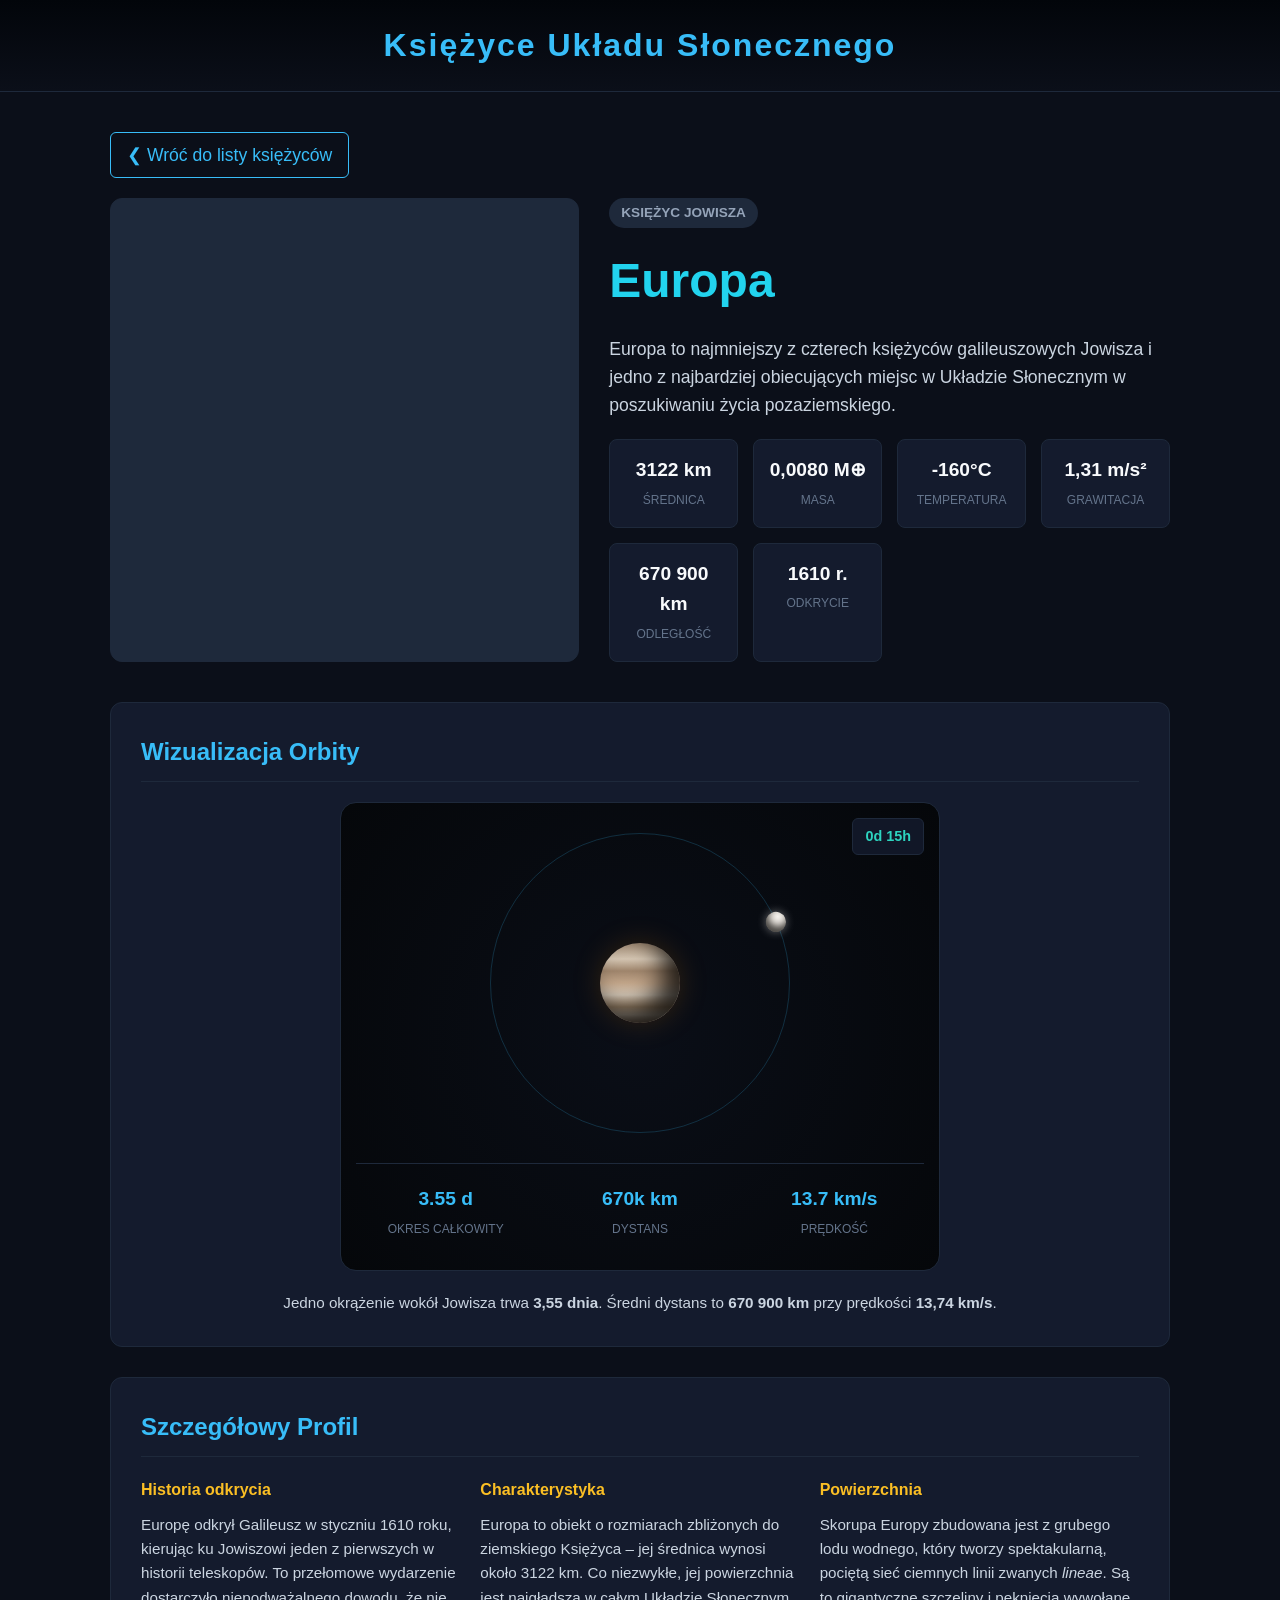
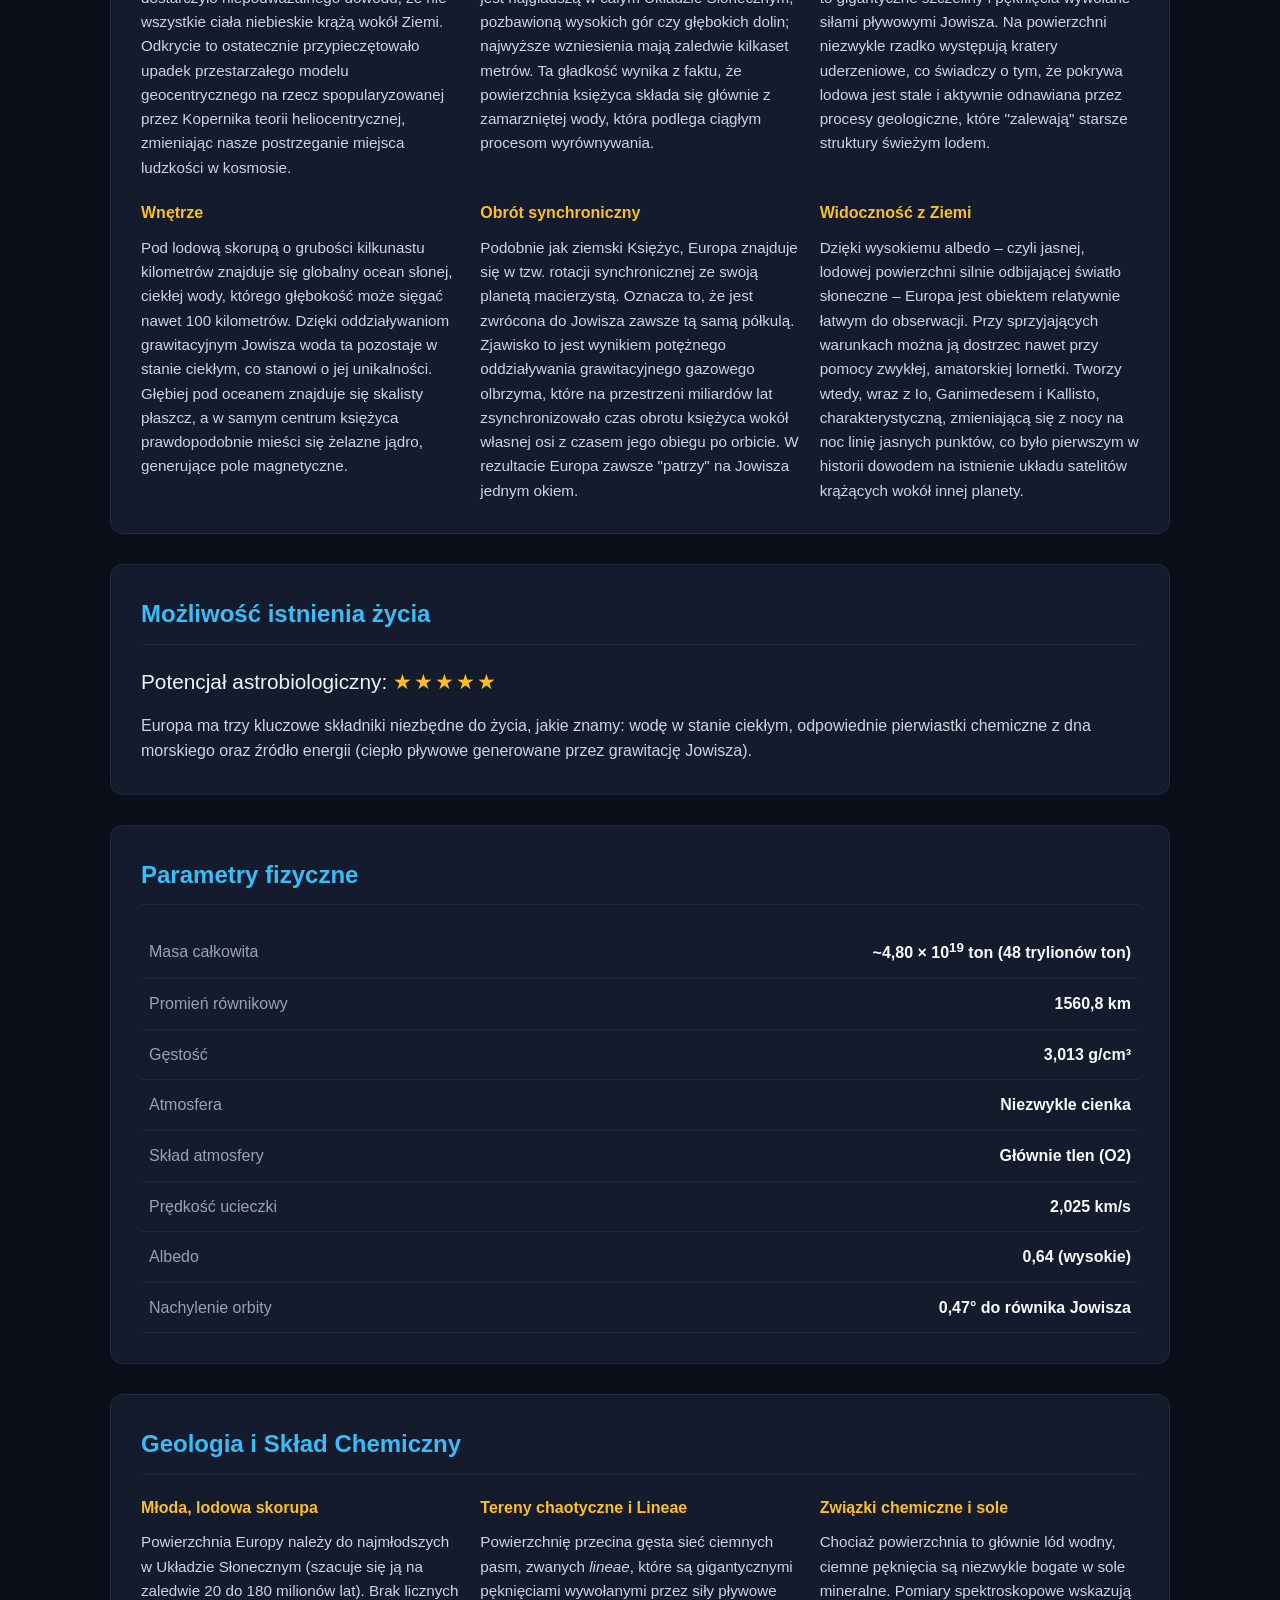
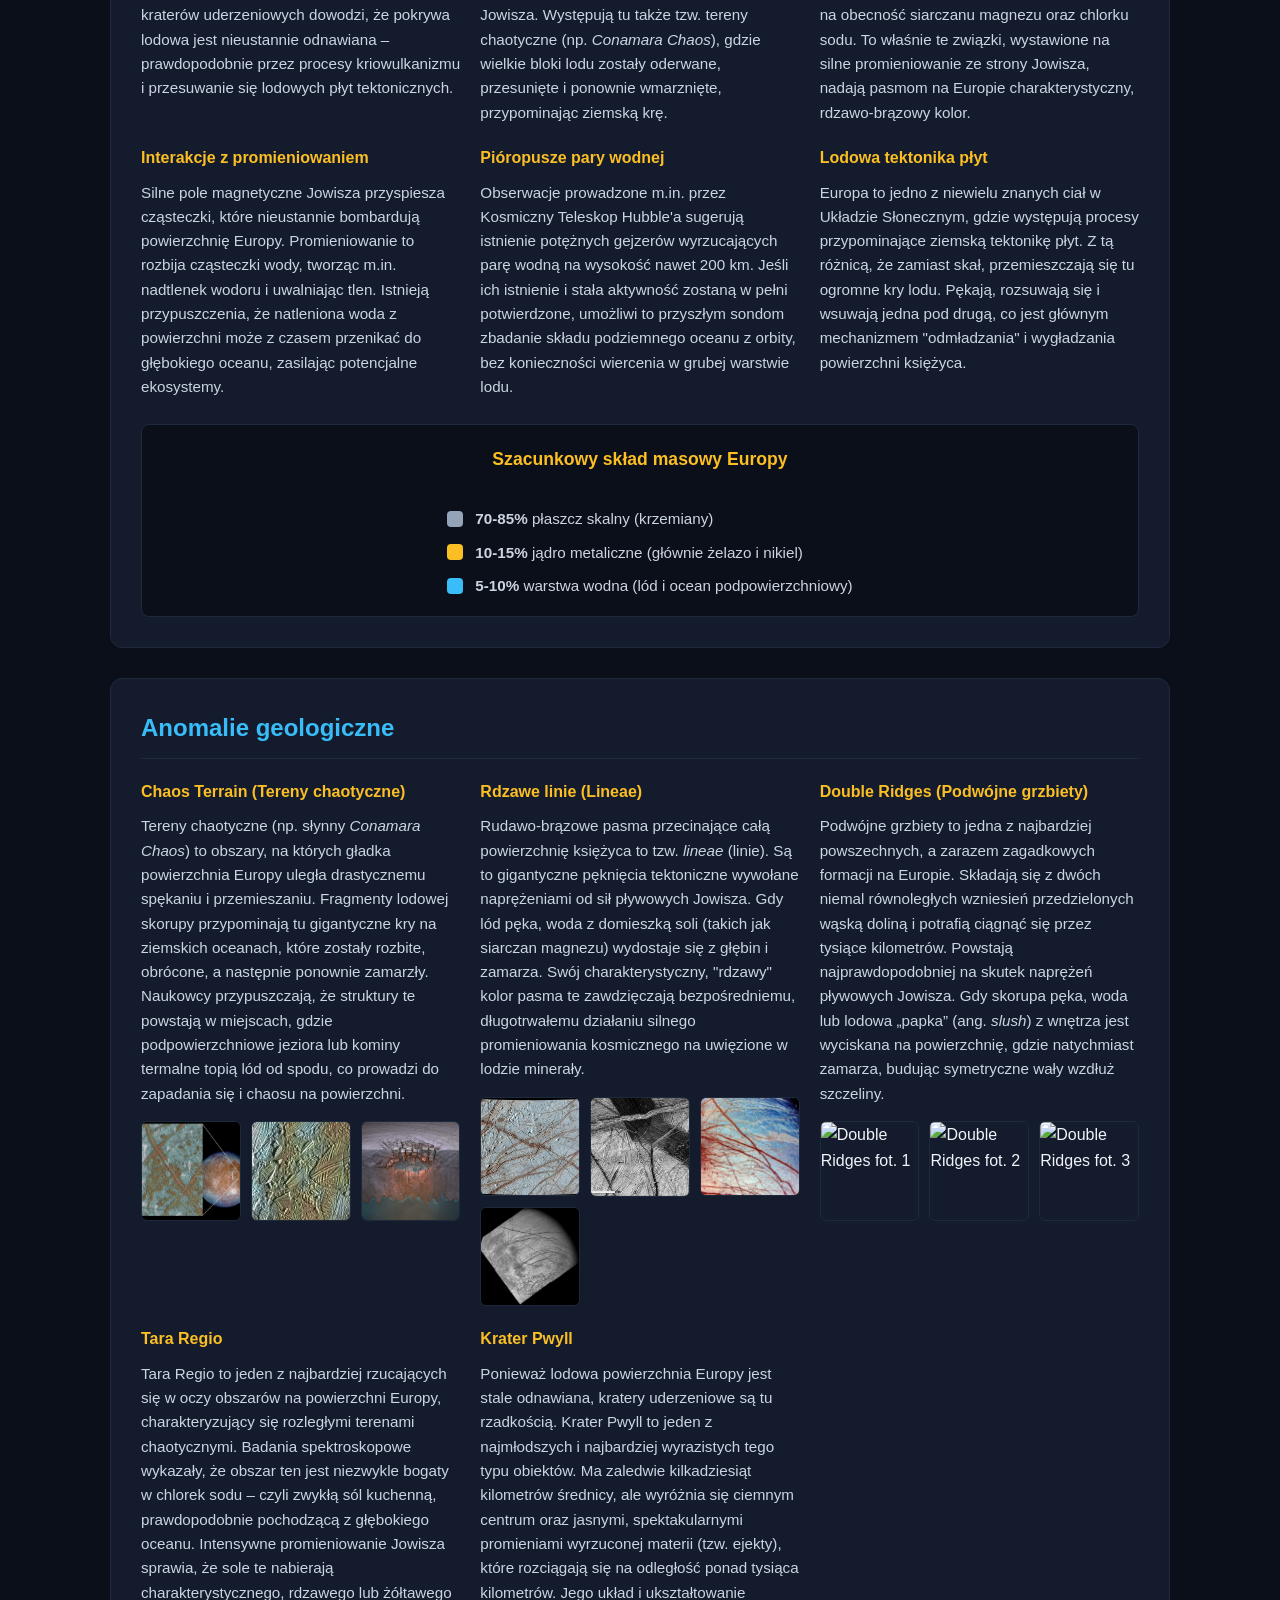
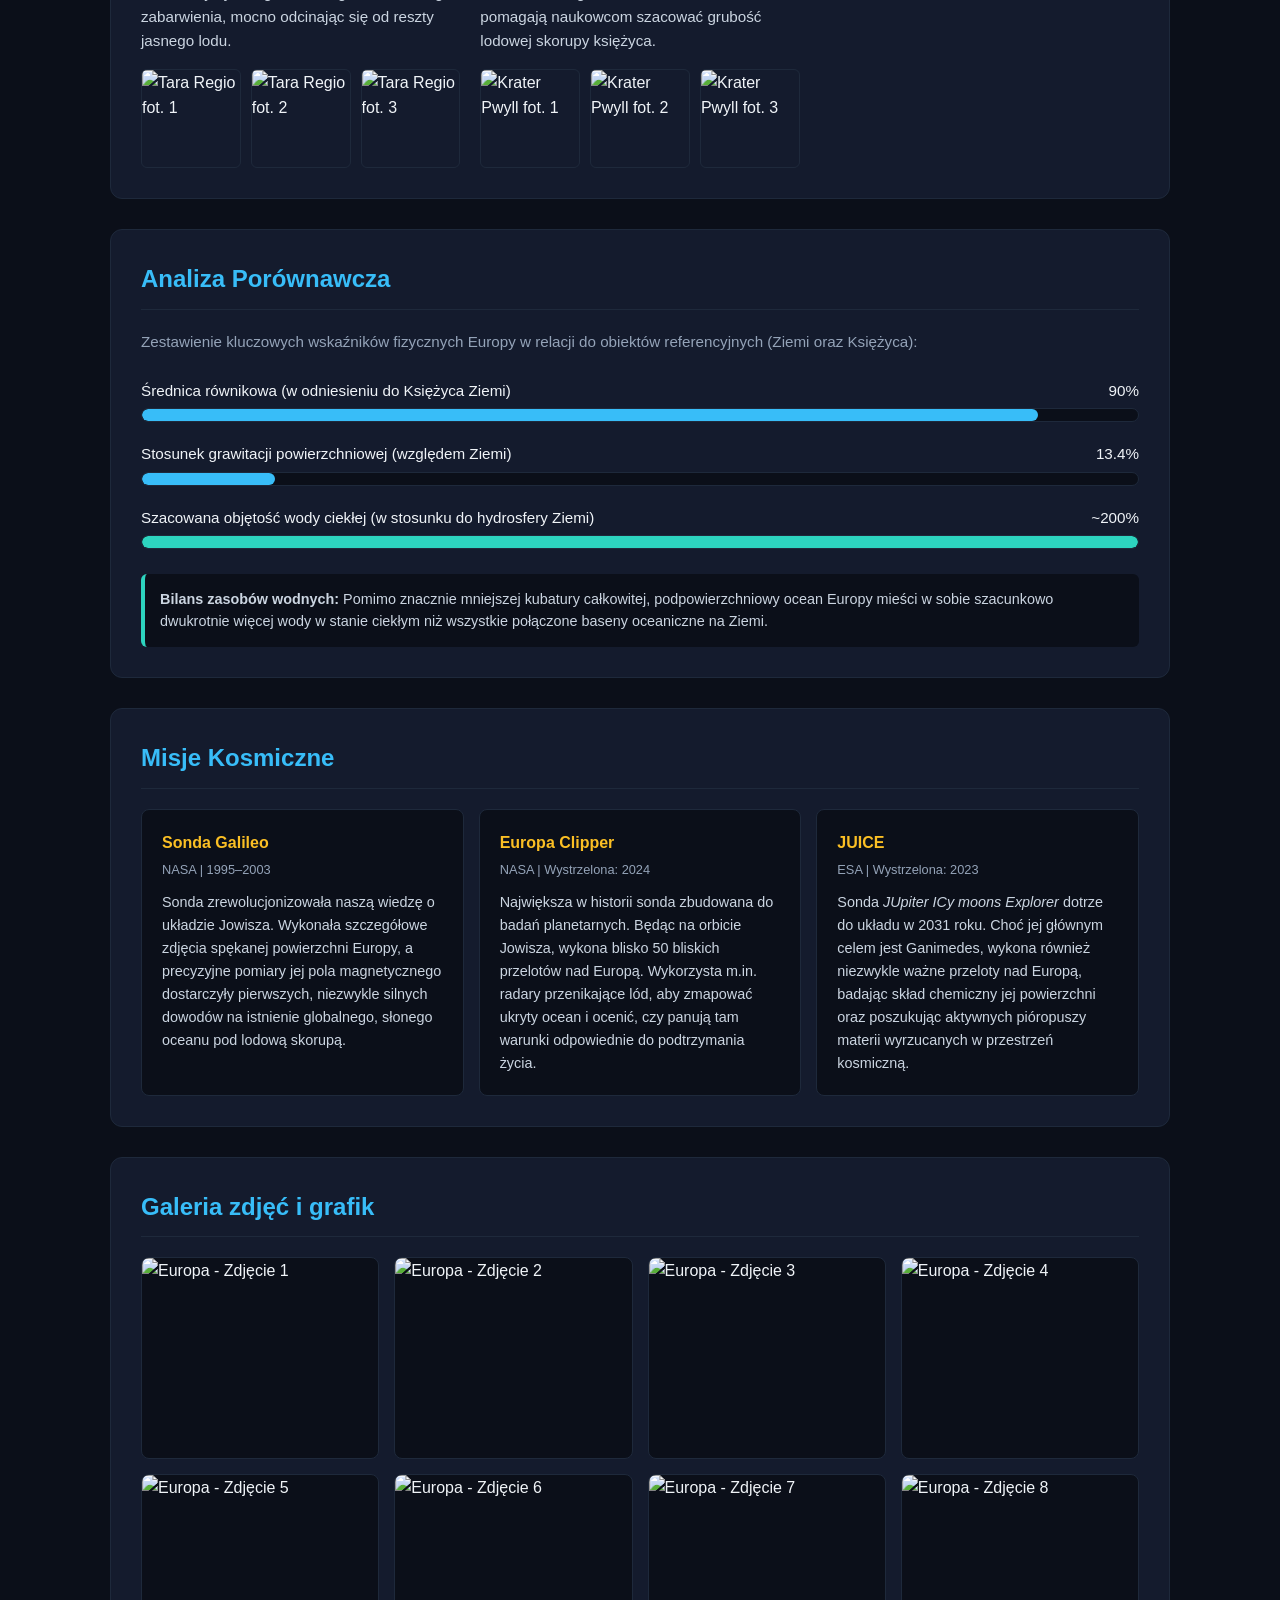
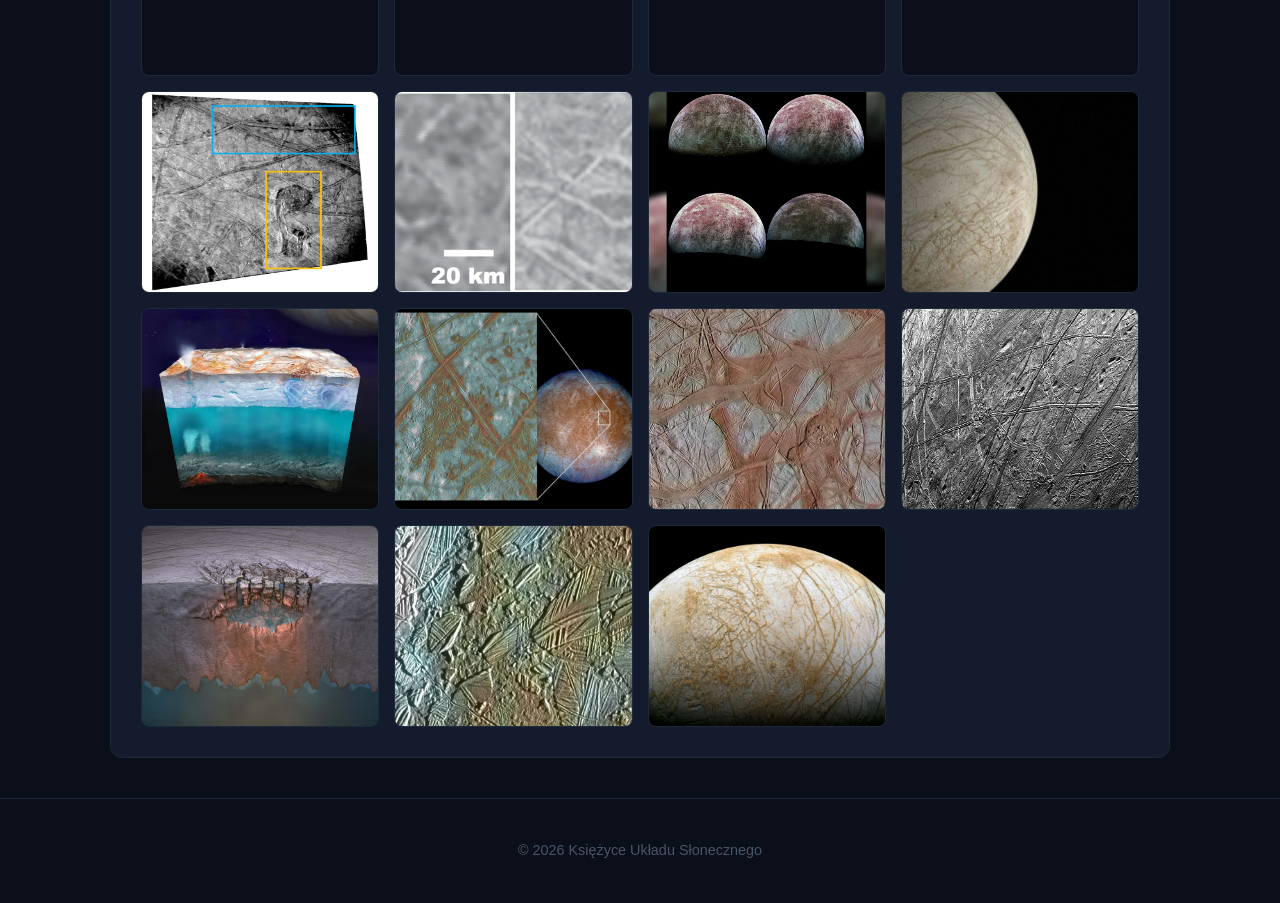
==== europa.html @ 36b53a02 "Update europa.html" ====
<!DOCTYPE html>
<html lang="pl">
<head>
    <meta charset="UTF-8">
    <meta name="viewport" content="width=device-width, initial-scale=1.0">
    <title>Europa - Księżyce Układu Słonecznego</title>
    <link rel="stylesheet" href="europa.css">
</head>
<body>

    <header>
        <h1>Księżyce Układu Słonecznego</h1>
    </header>

    <main>
        <a href="index.html" class="back-link">&#10094; Wróć do listy księżyców</a>

        <div class="moon-header">
            <div class="moon-hero-img"></div>
            <div class="moon-hero-info">
                <span class="planet-tag">Księżyc Jowisza</span>
                <h2>Europa</h2>
                <p class="moon-desc">Europa to najmniejszy z czterech księżyców galileuszowych Jowisza i jedno z najbardziej obiecujących miejsc w Układzie Słonecznym w poszukiwaniu życia pozaziemskiego.</p>
                <div class="quick-stats">
                    <div class="stat-box"><span class="stat-value">3122 km</span><span class="stat-label">Średnica</span></div>
                    <div class="stat-box"><span class="stat-value">0,0080 M⊕</span><span class="stat-label">Masa</span></div>
                    <div class="stat-box"><span class="stat-value">-160°C</span><span class="stat-label">Temperatura</span></div>
                    <div class="stat-box"><span class="stat-value">1,31 m/s²</span><span class="stat-label">Grawitacja</span></div>
                    <div class="stat-box"><span class="stat-value">670 900 km</span><span class="stat-label">Odległość</span></div>
                    <div class="stat-box"><span class="stat-value">1610 r.</span><span class="stat-label">Odkrycie</span></div>
                </div>
            </div>
        </div>

        <div class="section">
            <h3>Wizualizacja Orbity</h3>
            <div class="orbit-canvas-wrapper">
                <div id="live-orbit-timer" class="orbit-timer-top-right">0d 0h</div>
                
                <div class="orbit-system">
                    <div class="orbit-planet-core"></div>
                    <div class="orbit-path-animator" id="orbit-animator">
                        <div class="orbit-moon-point"></div>
                    </div>
                </div>

                <div class="orbit-data-panel">
                    <div class="data-metric"><span class="data-value">3.55 d</span><span class="data-label">Okres całkowity</span></div>
                    <div class="data-metric"><span class="data-value">670k km</span><span class="data-label">Dystans</span></div>
                    <div class="data-metric"><span class="data-value">13.7 km/s</span><span class="data-label">Prędkość</span></div>
                </div>
            </div>
            <p style="text-align: center; color: #cbd5e1; margin-top: 15px; font-size: 0.95rem;">
                Jedno okrążenie wokół Jowisza trwa <b>3,55 dnia</b>. Średni dystans to <b>670 900 km</b> przy prędkości <b>13,74 km/s</b>.
            </p>
        </div>

<div class="section">
    <h3>Szczegółowy Profil</h3>
    <div class="text-grid">
        <div class="text-box">
            <h4>Historia odkrycia</h4>
            <p>Europę odkrył Galileusz w styczniu 1610 roku, kierując ku Jowiszowi jeden z pierwszych w historii teleskopów. To przełomowe wydarzenie dostarczyło niepodważalnego dowodu, że nie wszystkie ciała niebieskie krążą wokół Ziemi. Odkrycie to ostatecznie przypieczętowało upadek przestarzałego modelu geocentrycznego na rzecz spopularyzowanej przez Kopernika teorii heliocentrycznej, zmieniając nasze postrzeganie miejsca ludzkości w kosmosie.</p>
        </div>
        <div class="text-box">
            <h4>Charakterystyka</h4>
            <p>Europa to obiekt o rozmiarach zbliżonych do ziemskiego Księżyca – jej średnica wynosi około 3122 km. Co niezwykłe, jej powierzchnia jest najgładszą w całym Układzie Słonecznym, pozbawioną wysokich gór czy głębokich dolin; najwyższe wzniesienia mają zaledwie kilkaset metrów. Ta gładkość wynika z faktu, że powierzchnia księżyca składa się głównie z zamarzniętej wody, która podlega ciągłym procesom wyrównywania.</p>
        </div>
        <div class="text-box">
            <h4>Powierzchnia</h4>
            <p>Skorupa Europy zbudowana jest z grubego lodu wodnego, który tworzy spektakularną, pociętą sieć ciemnych linii zwanych <i>lineae</i>. Są to gigantyczne szczeliny i pęknięcia wywołane siłami pływowymi Jowisza. Na powierzchni niezwykle rzadko występują kratery uderzeniowe, co świadczy o tym, że pokrywa lodowa jest stale i aktywnie odnawiana przez procesy geologiczne, które "zalewają" starsze struktury świeżym lodem.</p>
        </div>
        <div class="text-box">
            <h4>Wnętrze</h4>
            <p>Pod lodową skorupą o grubości kilkunastu kilometrów znajduje się globalny ocean słonej, ciekłej wody, którego głębokość może sięgać nawet 100 kilometrów. Dzięki oddziaływaniom grawitacyjnym Jowisza woda ta pozostaje w stanie ciekłym, co stanowi o jej unikalności. Głębiej pod oceanem znajduje się skalisty płaszcz, a w samym centrum księżyca prawdopodobnie mieści się żelazne jądro, generujące pole magnetyczne.</p>
        </div>
        <div class="text-box">
            <h4>Obrót synchroniczny</h4>
            <p>Podobnie jak ziemski Księżyc, Europa znajduje się w tzw. rotacji synchronicznej ze swoją planetą macierzystą. Oznacza to, że jest zwrócona do Jowisza zawsze tą samą półkulą. Zjawisko to jest wynikiem potężnego oddziaływania grawitacyjnego gazowego olbrzyma, które na przestrzeni miliardów lat zsynchronizowało czas obrotu księżyca wokół własnej osi z czasem jego obiegu po orbicie. W rezultacie Europa zawsze "patrzy" na Jowisza jednym okiem.</p>
        </div>
        <div class="text-box">
            <h4>Widoczność z Ziemi</h4>
            <p>Dzięki wysokiemu albedo – czyli jasnej, lodowej powierzchni silnie odbijającej światło słoneczne – Europa jest obiektem relatywnie łatwym do obserwacji. Przy sprzyjających warunkach można ją dostrzec nawet przy pomocy zwykłej, amatorskiej lornetki. Tworzy wtedy, wraz z Io, Ganimedesem i Kallisto, charakterystyczną, zmieniającą się z nocy na noc linię jasnych punktów, co było pierwszym w historii dowodem na istnienie układu satelitów krążących wokół innej planety.</p>
        </div>
    </div>
</div>

        <div class="section">
            <h3>Możliwość istnienia życia</h3>
            <div class="astro-rating">Potencjał astrobiologiczny: <span class="stars">★★★★★</span></div>
            <p style="color: #cbd5e1;">Europa ma trzy kluczowe składniki niezbędne do życia, jakie znamy: wodę w stanie ciekłym, odpowiednie pierwiastki chemiczne z dna morskiego oraz źródło energii (ciepło pływowe generowane przez grawitację Jowisza).</p>
        </div>

        <div class="section">
            <h3>Parametry fizyczne</h3>
            <table class="extended-table">
                <tr><td>Masa całkowita</td><td>~4,80 × 10<sup>19</sup> ton (48 trylionów ton)</td></tr>
                <tr><td>Promień równikowy</td><td>1560,8 km</td></tr>
                <tr><td>Gęstość</td><td>3,013 g/cm³</td></tr>
                <tr><td>Atmosfera</td><td>Niezwykle cienka</td></tr>
                <tr><td>Skład atmosfery</td><td>Głównie tlen (O2)</td></tr>
                <tr><td>Prędkość ucieczki</td><td>2,025 km/s</td></tr>
                <tr><td>Albedo</td><td>0,64 (wysokie)</td></tr>
                <tr><td>Nachylenie orbity</td><td>0,47° do równika Jowisza</td></tr>
            </table>
        </div>

        <div class="section">
            <h3>Geologia i Skład Chemiczny</h3>
            <div class="text-grid">
                <div class="text-box">
                    <h4>Młoda, lodowa skorupa</h4>
                    <p>Powierzchnia Europy należy do najmłodszych w Układzie Słonecznym (szacuje się ją na zaledwie 20 do 180 milionów lat). Brak licznych kraterów uderzeniowych dowodzi, że pokrywa lodowa jest nieustannie odnawiana – prawdopodobnie przez procesy kriowulkanizmu i przesuwanie się lodowych płyt tektonicznych.</p>
                </div>
                <div class="text-box">
                    <h4>Tereny chaotyczne i Lineae</h4>
                    <p>Powierzchnię przecina gęsta sieć ciemnych pasm, zwanych <i>lineae</i>, które są gigantycznymi pęknięciami wywołanymi przez siły pływowe Jowisza. Występują tu także tzw. tereny chaotyczne (np. <i>Conamara Chaos</i>), gdzie wielkie bloki lodu zostały oderwane, przesunięte i ponownie wmarznięte, przypominając ziemską krę.</p>
                </div>
                <div class="text-box">
                    <h4>Związki chemiczne i sole</h4>
                    <p>Chociaż powierzchnia to głównie lód wodny, ciemne pęknięcia są niezwykle bogate w sole mineralne. Pomiary spektroskopowe wskazują na obecność siarczanu magnezu oraz chlorku sodu. To właśnie te związki, wystawione na silne promieniowanie ze strony Jowisza, nadają pasmom na Europie charakterystyczny, rdzawo-brązowy kolor.</p>
                </div>
                <div class="text-box">
                    <h4>Interakcje z promieniowaniem</h4>
                    <p>Silne pole magnetyczne Jowisza przyspiesza cząsteczki, które nieustannie bombardują powierzchnię Europy. Promieniowanie to rozbija cząsteczki wody, tworząc m.in. nadtlenek wodoru i uwalniając tlen. Istnieją przypuszczenia, że natleniona woda z powierzchni może z czasem przenikać do głębokiego oceanu, zasilając potencjalne ekosystemy.</p>
                </div>
                <div class="text-box">
                    <h4>Pióropusze pary wodnej</h4>
                    <p>Obserwacje prowadzone m.in. przez Kosmiczny Teleskop Hubble'a sugerują istnienie potężnych gejzerów wyrzucających parę wodną na wysokość nawet 200 km. Jeśli ich istnienie i stała aktywność zostaną w pełni potwierdzone, umożliwi to przyszłym sondom zbadanie składu podziemnego oceanu z orbity, bez konieczności wiercenia w grubej warstwie lodu.</p>
                </div>

               <div class="text-box">
                    <h4>Lodowa tektonika płyt</h4>
                    <p>Europa to jedno z niewielu znanych ciał w Układzie Słonecznym, gdzie występują procesy przypominające ziemską tektonikę płyt. Z tą różnicą, że zamiast skał, przemieszczają się tu ogromne kry lodu. Pękają, rozsuwają się i wsuwają jedna pod drugą, co jest głównym mechanizmem "odmładzania" i wygładzania powierzchni księżyca.</p>
               </div>
            </div>

            <div class="chart-container">
                <div class="chart-info">
                    <h4>Szacunkowy skład masowy Europy</h4>
                </div>
                
                <div class="donut-wrapper">
                    <div class="donut-chart">
                    </div>
                </div>

                <div class="chart-legend">
                    <div class="legend-item">
                        <div class="legend-color color-rock"></div>
                        <span><strong>70-85%</strong> płaszcz skalny (krzemiany)</span>
                    </div>
                    <div class="legend-item">
                        <div class="legend-color color-core"></div>
                        <span><strong>10-15%</strong> jądro metaliczne (głównie żelazo i nikiel)</span>
                    </div>
                    <div class="legend-item">
                        <div class="legend-color color-water"></div>
                        <span><strong>5-10%</strong> warstwa wodna (lód i ocean podpowierzchniowy)</span>
                    </div>
                </div>
            </div>
        </div>

        <div class="section">
            <h3>Anomalie geologiczne</h3>
            <div class="text-grid">
                
                <div class="text-box">
                    <h4>Chaos Terrain (Tereny chaotyczne)</h4>
                    <p>Tereny chaotyczne (np. słynny <i>Conamara Chaos</i>) to obszary, na których gładka powierzchnia Europy uległa drastycznemu spękaniu i przemieszaniu. Fragmenty lodowej skorupy przypominają tu gigantyczne kry na ziemskich oceanach, które zostały rozbite, obrócone, a następnie ponownie zamarzły. Naukowcy przypuszczają, że struktury te powstają w miejscach, gdzie podpowierzchniowe jeziora lub kominy termalne topią lód od spodu, co prowadzi do zapadania się i chaosu na powierzchni.</p>
                    
                    <div class="gallery" style="display: grid; grid-template-columns: repeat(auto-fit, minmax(90px, 1fr)); gap: 10px; margin-top: 15px;">
                        <img src="Europa6.jpeg" alt="Chaos Terrain fot. 1" style="width: 100%; aspect-ratio: 1; object-fit: cover; border-radius: 6px; border: 1px solid #1e293b; cursor: pointer;">
                        <img src="Image3_1024x576.jpg" alt="Chaos Terrain fot. 2" style="width: 100%; aspect-ratio: 1; object-fit: cover; border-radius: 6px; border: 1px solid #1e293b; cursor: pointer;">
                        <img src="chaos-1920.jpg" alt="Chaos Terrain fot. 3" style="width: 100%; aspect-ratio: 1; object-fit: cover; border-radius: 6px; border: 1px solid #1e293b; cursor: pointer;">
                    </div>
                </div>

                <div class="text-box">
                    <h4>Rdzawe linie (Lineae)</h4>
                    <p>Rudawo-brązowe pasma przecinające całą powierzchnię księżyca to tzw. <i>lineae</i> (linie). Są to gigantyczne pęknięcia tektoniczne wywołane naprężeniami od sił pływowych Jowisza. Gdy lód pęka, woda z domieszką soli (takich jak siarczan magnezu) wydostaje się z głębin i zamarza. Swój charakterystyczny, "rdzawy" kolor pasma te zawdzięczają bezpośredniemu, długotrwałemu działaniu silnego promieniowania kosmicznego na uwięzione w lodzie minerały.</p>
                    
                    <div class="gallery" style="display: grid; grid-template-columns: repeat(auto-fit, minmax(90px, 1fr)); gap: 10px; margin-top: 15px;">
                        <img src="EuropaLineae/EuropaLineae1.webp" alt="Rdzawe linie fot. 1" style="width: 100%; aspect-ratio: 1; object-fit: cover; border-radius: 6px; border: 1px solid #1e293b; cursor: pointer;">
                        <img src="EuropaLineae/EuropaLineae2.png" alt="Rdzawe linie fot. 2" style="width: 100%; aspect-ratio: 1; object-fit: cover; border-radius: 6px; border: 1px solid #1e293b; cursor: pointer;">
                        <img src="EuropaLineae/EuropaLineae3.jpg" alt="Rdzawe linie fot. 3" style="width: 100%; aspect-ratio: 1; object-fit: cover; border-radius: 6px; border: 1px solid #1e293b; cursor: pointer;">
                        <img src="EuropaLineae/EuropaLineae4.webp" alt="Rdzawe linie fot. 4" style="width: 100%; aspect-ratio: 1; object-fit: cover; border-radius: 6px; border: 1px solid #1e293b; cursor: pointer;">
                    </div>
                </div>
                
                <div class="text-box">
                    <h4>Double Ridges (Podwójne grzbiety)</h4>
                    <p>Podwójne grzbiety to jedna z najbardziej powszechnych, a zarazem zagadkowych formacji na Europie. Składają się z dwóch niemal równoległych wzniesień przedzielonych wąską doliną i potrafią ciągnąć się przez tysiące kilometrów. Powstają najprawdopodobniej na skutek naprężeń pływowych Jowisza. Gdy skorupa pęka, woda lub lodowa „papka” (ang. <i>slush</i>) z wnętrza jest wyciskana na powierzchnię, gdzie natychmiast zamarza, budując symetryczne wały wzdłuż szczeliny.</p>
                    
                    <div class="gallery" style="display: grid; grid-template-columns: repeat(auto-fit, minmax(90px, 1fr)); gap: 10px; margin-top: 15px;">
                        <img src="ridges_1.jpg" alt="Double Ridges fot. 1" style="width: 100%; aspect-ratio: 1; object-fit: cover; border-radius: 6px; border: 1px solid #1e293b; cursor: pointer;">
                        <img src="ridges_2.jpg" alt="Double Ridges fot. 2" style="width: 100%; aspect-ratio: 1; object-fit: cover; border-radius: 6px; border: 1px solid #1e293b; cursor: pointer;">
                        <img src="ridges_3.jpg" alt="Double Ridges fot. 3" style="width: 100%; aspect-ratio: 1; object-fit: cover; border-radius: 6px; border: 1px solid #1e293b; cursor: pointer;">
                    </div>
                </div>

                <div class="text-box">
                    <h4>Tara Regio</h4>
                    <p>Tara Regio to jeden z najbardziej rzucających się w oczy obszarów na powierzchni Europy, charakteryzujący się rozległymi terenami chaotycznymi. Badania spektroskopowe wykazały, że obszar ten jest niezwykle bogaty w chlorek sodu – czyli zwykłą sól kuchenną, prawdopodobnie pochodzącą z głębokiego oceanu. Intensywne promieniowanie Jowisza sprawia, że sole te nabierają charakterystycznego, rdzawego lub żółtawego zabarwienia, mocno odcinając się od reszty jasnego lodu.</p>
                    
                    <div class="gallery" style="display: grid; grid-template-columns: repeat(auto-fit, minmax(90px, 1fr)); gap: 10px; margin-top: 15px;">
                        <img src="tara_1.jpg" alt="Tara Regio fot. 1" style="width: 100%; aspect-ratio: 1; object-fit: cover; border-radius: 6px; border: 1px solid #1e293b; cursor: pointer;">
                        <img src="tara_2.jpg" alt="Tara Regio fot. 2" style="width: 100%; aspect-ratio: 1; object-fit: cover; border-radius: 6px; border: 1px solid #1e293b; cursor: pointer;">
                        <img src="tara_3.jpg" alt="Tara Regio fot. 3" style="width: 100%; aspect-ratio: 1; object-fit: cover; border-radius: 6px; border: 1px solid #1e293b; cursor: pointer;">
                    </div>
                </div>

                <div class="text-box">
                    <h4>Krater Pwyll</h4>
                    <p>Ponieważ lodowa powierzchnia Europy jest stale odnawiana, kratery uderzeniowe są tu rzadkością. Krater Pwyll to jeden z najmłodszych i najbardziej wyrazistych tego typu obiektów. Ma zaledwie kilkadziesiąt kilometrów średnicy, ale wyróżnia się ciemnym centrum oraz jasnymi, spektakularnymi promieniami wyrzuconej materii (tzw. ejekty), które rozciągają się na odległość ponad tysiąca kilometrów. Jego układ i ukształtowanie pomagają naukowcom szacować grubość lodowej skorupy księżyca.</p>
                    
                    <div class="gallery" style="display: grid; grid-template-columns: repeat(auto-fit, minmax(90px, 1fr)); gap: 10px; margin-top: 15px;">
                        <img src="pwyll_1.jpg" alt="Krater Pwyll fot. 1" style="width: 100%; aspect-ratio: 1; object-fit: cover; border-radius: 6px; border: 1px solid #1e293b; cursor: pointer;">
                        <img src="pwyll_2.jpg" alt="Krater Pwyll fot. 2" style="width: 100%; aspect-ratio: 1; object-fit: cover; border-radius: 6px; border: 1px solid #1e293b; cursor: pointer;">
                        <img src="pwyll_3.jpg" alt="Krater Pwyll fot. 3" style="width: 100%; aspect-ratio: 1; object-fit: cover; border-radius: 6px; border: 1px solid #1e293b; cursor: pointer;">
                    </div>
                </div>

            </div>
        </div>




        <div class="section">
            <h3>Analiza Porównawcza</h3>
            <p style="color: #94a3b8; margin-bottom: 25px; font-size: 0.95rem;">Zestawienie kluczowych wskaźników fizycznych Europy w relacji do obiektów referencyjnych (Ziemi oraz Księżyca):</p>
            
            <div class="comparison-item">
                <div class="comparison-label"><span>Średnica równikowa (w odniesieniu do Księżyca Ziemi)</span><span>90%</span></div>
                <div class="progress-bg"><div class="progress-fill" style="width: 90%;"></div></div>
            </div>
            <div class="comparison-item">
                <div class="comparison-label"><span>Stosunek grawitacji powierzchniowej (względem Ziemi)</span><span>13.4%</span></div>
                <div class="progress-bg"><div class="progress-fill" style="width: 13.4%;"></div></div>
            </div>
            <div class="comparison-item">
                <div class="comparison-label"><span>Szacowana objętość wody ciekłej (w stosunku do hydrosfery Ziemi)</span><span>~200%</span></div>
                <div class="progress-bg"><div class="progress-fill" style="width: 100%; background: #2dd4bf;"></div></div>
            </div>
            
            <div style="margin-top: 25px; padding: 15px; background-color: #0b0f19; border-left: 4px solid #2dd4bf; border-radius: 6px;">
                <p style="color: #cbd5e1; font-size: 0.9rem; margin: 0; line-height: 1.5;">
                    <strong>Bilans zasobów wodnych:</strong> Pomimo znacznie mniejszej kubatury całkowitej, podpowierzchniowy ocean Europy mieści w sobie szacunkowo dwukrotnie więcej wody w stanie ciekłym niż wszystkie połączone baseny oceaniczne na Ziemi.
                </p>
            </div>
        </div>

        <div class="section">
            <h3>Misje Kosmiczne</h3>
            <div class="grid-cards">
                <div class="card">
                    <h4>Sonda Galileo</h4>
                    <span class="agency">NASA | 1995–2003</span>
                    <p style="color:#cbd5e1; font-size: 0.9rem; margin-top: 5px;">Sonda zrewolucjonizowała naszą wiedzę o układzie Jowisza. Wykonała szczegółowe zdjęcia spękanej powierzchni Europy, a precyzyjne pomiary jej pola magnetycznego dostarczyły pierwszych, niezwykle silnych dowodów na istnienie globalnego, słonego oceanu pod lodową skorupą.</p>
                </div>
                <div class="card">
                    <h4>Europa Clipper</h4>
                    <span class="agency">NASA | Wystrzelona: 2024</span>
                    <p style="color:#cbd5e1; font-size: 0.9rem; margin-top: 5px;">Największa w historii sonda zbudowana do badań planetarnych. Będąc na orbicie Jowisza, wykona blisko 50 bliskich przelotów nad Europą. Wykorzysta m.in. radary przenikające lód, aby zmapować ukryty ocean i ocenić, czy panują tam warunki odpowiednie do podtrzymania życia.</p>
                </div>
                <div class="card">
                    <h4>JUICE</h4>
                    <span class="agency">ESA | Wystrzelona: 2023</span>
                    <p style="color:#cbd5e1; font-size: 0.9rem; margin-top: 5px;">Sonda <i>JUpiter ICy moons Explorer</i> dotrze do układu w 2031 roku. Choć jej głównym celem jest Ganimedes, wykona również niezwykle ważne przeloty nad Europą, badając skład chemiczny jej powierzchni oraz poszukując aktywnych pióropuszy materii wyrzucanych w przestrzeń kosmiczną.</p>
                </div>
            </div>
        </div>

        <div class="section">
            <h3>Galeria zdjęć i grafik</h3>
            <div class="gallery-wrapper">
                <div class="slide-container active"><img src="europa-full.en.jpg" alt="Europa - Zdjęcie 1"></div>
                <div class="slide-container"><img src="4965690752_066be059b7_h.jpg" alt="Europa - Zdjęcie 2"></div>
                <div class="slide-container"><img src="Close-up Images of Jupiter's Frozen Ocean Moon_.jpeg" alt="Europa - Zdjęcie 3"></div>
                <div class="slide-container"><img src="Europa (2).jpeg" alt="Europa - Zdjęcie 4"></div>
                <div class="slide-container"><img src="Europa (1).jpeg" alt="Europa - Zdjęcie 5"></div>
                <div class="slide-container"><img src="Europa.jpeg" alt="Europa - Zdjęcie 6"></div>
                <div class="slide-container"><img src="Jupiter and its moon Europe.jpeg" alt="Europa - Zdjęcie 7"></div>
                <div class="slide-container"><img src="pia25695-nasas-juno-mission-captures-images-of-europa.jpg" alt="Europa - Zdjęcie 8"></div>
                
                <div class="slide-container"><img src="Europa1.png" alt="Europa - Zdjęcie 9"></div>
                <div class="slide-container"><img src="Europa2.jpg" alt="Europa - Zdjęcie 10"></div>
                <div class="slide-container"><img src="Europa3.webp" alt="Europa - Zdjęcie 11"></div>
                <div class="slide-container"><img src="Europa4.jpg" alt="Europa - Zdjęcie 12"></div>
                <div class="slide-container"><img src="Europa5.webp" alt="Europa - Zdjęcie 13"></div>
                <div class="slide-container"><img src="Europa6.jpeg" alt="Europa - Zdjęcie 14"></div>
                <div class="slide-container"><img src="Europa7.webp" alt="Europa - Zdjęcie 15"></div>
                <div class="slide-container"><img src="Europa8.webp" alt="Europa - Zdjęcie 16"></div>
                <div class="slide-container"><img src="chaos-1920.jpg" alt="Europa - Zdjęcie 17"></div>
                <div class="slide-container"><img src="Image3_1024x576.jpg" alt="Europa - Zdjęcie 18"></div>
                <div class="slide-container"><img src="europa-1920.jpg" alt="Europa - Zdjęcie 19"></div>

            </div>
        </div>

        <div id="gallery-modal" class="modal">
            <span class="close-modal">&times;</span>
            <a class="prev-slide">&#10094;</a>
            <img class="modal-content" id="modal-img" alt="Powiększone zdjęcie">
            <a class="next-slide">&#10095;</a>
        </div>

    </main>

    <footer>
        <p>&copy; 2026 Księżyce Układu Słonecznego</p>
    </footer>

    <script>
        document.addEventListener("DOMContentLoaded", function() {
            // --- LOGIKA ORBITY (pozostaje bez zmian) ---
            const timerElement = document.getElementById("live-orbit-timer");
            const animatorElement = document.getElementById("orbit-animator");
            
            if (timerElement && animatorElement) {
                const targetDays = 3.551;
                const animationDurationMs = 12000;
                const startTime = Date.now();

                function updateOrbitTimer() {
                    const elapsedMs = (Date.now() - startTime) % animationDurationMs;
                    const progressRatio = elapsedMs / animationDurationMs;
                    
                    const currentTotalDays = progressRatio * targetDays;
                    const days = Math.floor(currentTotalDays);
                    const remainingHoursTotal = (currentTotalDays - days) * 24;
                    const hours = Math.floor(remainingHoursTotal);

                    timerElement.innerText = `${days}d ${hours}h`;

                    const degrees = progressRatio * 360;
                    animatorElement.style.transform = `rotate(${degrees}deg)`;

                    requestAnimationFrame(updateOrbitTimer);
                }
                requestAnimationFrame(updateOrbitTimer);
            }

// --- LOGIKA GALERII (ZAKTUALIZOWANA - ZAPĘTLENIE W GRUPACH) ---
            const modal = document.getElementById("gallery-modal");
            const modalImg = document.getElementById("modal-img");
            const closeBtn = document.querySelector(".close-modal");
            const prevBtn = document.querySelector(".prev-slide");
            const nextBtn = document.querySelector(".next-slide");
            
            // Łapiemy wszystkie zdjęcia z obu typów galerii, by dodać nasłuchiwanie kliknięć
            const allImages = document.querySelectorAll(".gallery-wrapper img, .gallery img");
            
            // Te zmienne będą trzymać tylko zdjęcia z aktualnie otwartej podsekcji
            let currentGalleryGroup = [];
            let currentIndex = 0;

            // 1. Otwieranie modala
            allImages.forEach((img) => {
                img.addEventListener("click", function() {
                    // Znajdujemy kontener, w którym znajduje się kliknięte zdjęcie
                    const parentContainer = this.closest('.gallery, .gallery-wrapper');
                    
                    // Pobieramy TYLKO obrazki z tego konkretnego kontenera
                    currentGalleryGroup = Array.from(parentContainer.querySelectorAll('img'));
                    
                    // Ustalamy indeks klikniętego zdjęcia w jego własnej grupie
                    currentIndex = currentGalleryGroup.indexOf(this);
                    
                    modal.style.display = "flex";
                    modalImg.src = this.src;
                });
            });

            // 2. Zamykanie modala
            closeBtn.onclick = () => modal.style.display = "none";
            window.onclick = (event) => {
                if (event.target === modal) {
                    modal.style.display = "none";
                }
            };

            // 3. Przełączanie zdjęć strzałkami w obrębie wyizolowanej grupy
            function changeSlide(step) {
                if (currentGalleryGroup.length === 0) return;

                currentIndex += step;
                
                // Zapętlanie we własnej sekcji
                if (currentIndex >= currentGalleryGroup.length) {
                    currentIndex = 0;
                } else if (currentIndex < 0) {
                    currentIndex = currentGalleryGroup.length - 1;
                }
                
                modalImg.src = currentGalleryGroup[currentIndex].src;
            }

            prevBtn.onclick = () => changeSlide(-1);
            nextBtn.onclick = () => changeSlide(1);

            // 4. Obsługa klawiatury
            document.addEventListener('keydown', function(e) {
                if (modal.style.display === "flex") { 
                    if (e.key === "ArrowLeft") changeSlide(-1);
                    if (e.key === "ArrowRight") changeSlide(1);
                    if (e.key === "Escape") modal.style.display = "none";
                }
            });

        });
    </script>

</body>
</html>
---- europa.css ----
* { margin: 0; padding: 0; box-sizing: border-box; }
body {
    font-family: 'Segoe UI', Tahoma, Geneva, Verdana, sans-serif;
    background-color: #0b0f19;
    color: #f0f4f8;
    line-height: 1.6;
}
header {
    background: linear-gradient(180deg, #02050a 0%, #0b0f19 100%);
    padding: 20px;
    text-align: center;
    border-bottom: 1px solid #1e293b;
}
header h1 {
    font-size: 2rem;
    color: #38bdf8;
    letter-spacing: 2px;
}
main {
    max-width: 1100px;
    margin: 40px auto;
    padding: 0 20px;
}

.back-link {
    display: inline-block;
    margin-bottom: 20px;
    color: #38bdf8;
    text-decoration: none;
    font-size: 1.1rem;
    border: 1px solid #38bdf8;
    padding: 8px 16px;
    border-radius: 6px;
    transition: 0.3s;
}
.back-link:hover {
    background-color: #38bdf8;
    color: #0b0f19;
}

.moon-header {
    display: flex;
    flex-direction: column;
    gap: 30px;
    margin-bottom: 40px;
}

@media (min-width: 992px) {
    .moon-header { flex-direction: row; }
}

.moon-hero-img {
    flex: 1;
    min-height: 400px;
    background-color: #1e293b;
    background-image: url('europa-full.en.jpg');
    background-size: cover;
    background-position: center;
    border-radius: 12px;
    border: 1px solid #1e293b;
}
.moon-hero-info {
    flex: 1.2;
    display: flex;
    flex-direction: column;
    justify-content: center;
}
.planet-tag {
    display: inline-block;
    background-color: #1e293b;
    color: #94a3b8;
    padding: 4px 12px;
    border-radius: 20px;
    font-size: 0.85rem;
    margin-bottom: 15px;
    font-weight: bold;
    text-transform: uppercase;
    align-self: flex-start;
}
.moon-hero-info h2 {
    font-size: 3rem;
    color: #22d3ee;
    margin-bottom: 15px;
}
.moon-desc {
    color: #cbd5e1;
    font-size: 1.1rem;
    margin-bottom: 20px;
}

.quick-stats {
    display: grid;
    grid-template-columns: repeat(auto-fit, minmax(120px, 1fr));
    gap: 15px;
}
.stat-box {
    background-color: #141b2d;
    padding: 15px;
    border-radius: 8px;
    text-align: center;
    border: 1px solid #1e293b;
}
.stat-value {
    display: block;
    font-size: 1.2rem;
    font-weight: bold;
    color: #f8fafc;
}
.stat-label {
    font-size: 0.75rem;
    color: #64748b;
    text-transform: uppercase;
    margin-top: 4px;
}

.section {
    background-color: #141b2d;
    border: 1px solid #1e293b;
    border-radius: 12px;
    padding: 30px;
    margin-bottom: 30px;
}
.section h3 {
    color: #38bdf8;
    margin-bottom: 20px;
    font-size: 1.5rem;
    border-bottom: 1px solid #1e293b;
    padding-bottom: 10px;
}

/* ============================
   ZMODYFIKOWANA ORBITA 
   ============================ */

.orbit-canvas-wrapper {
    position: relative;
    width: 100%;
    max-width: 600px;
    margin: 20px auto;
    background: radial-gradient(circle at center, #0a0e17 0%, #05070a 100%);
    border: 1px solid #1e293b;
    border-radius: 16px;
    padding: 30px 15px;
    overflow: hidden;
}

.orbit-system {
    position: relative;
    width: 100%;
    max-width: 300px;
    aspect-ratio: 1;
    margin: 0 auto;
    border: 1px solid rgba(56, 189, 248, 0.2);
    border-radius: 50%;
    display: flex;
    justify-content: center;
    align-items: center;
}

.orbit-planet-core {
    width: 80px;
    height: 80px;
    background: repeating-linear-gradient(
        0deg,
        #a38c75 0%,
        #d3c4b1 10%,
        #b89c7c 20%,
        #e1d3c1 35%,
        #c4a78b 50%,
        #9e846b 65%,
        #d3c4b1 80%,
        #a38c75 100%
    );
    border-radius: 50%;
    box-shadow: inset -15px -15px 25px rgba(0, 0, 0, 0.8), 0 0 30px rgba(217, 119, 6, 0.2);
    z-index: 2;
}

.orbit-path-animator {
    position: absolute;
    width: 100%;
    height: 100%;
    animation: orbit-rotate 10s linear infinite;
}

.orbit-moon-point {
    position: absolute;
    top: -10px;
    left: calc(50% - 10px);
    width: 20px;
    height: 20px;
    background: radial-gradient(circle at 30% 30%, #f4f1ed 0%, #a8a096 100%);
    border-radius: 50%;
    box-shadow: inset -4px -4px 6px rgba(0, 0, 0, 0.6), 0 0 10px rgba(255, 255, 255, 0.4);
    z-index: 3;
}

@keyframes orbit-rotate {
    from { transform: rotate(0deg); }
    to { transform: rotate(360deg); }
}

.orbit-data-panel {
    display: grid;
    grid-template-columns: repeat(3, 1fr);
    gap: 15px;
    margin-top: 30px;
    padding-top: 20px;
    border-top: 1px solid #1e293b;
}

.data-metric { text-align: center; }
.data-value { display: block; color: #38bdf8; font-size: 1.2rem; font-weight: bold; }
.data-label { font-size: 0.75rem; color: #64748b; text-transform: uppercase; margin-top: 4px; }

.extended-table {
    width: 100%;
    border-collapse: collapse;
}
.extended-table td {
    padding: 12px 8px;
    border-bottom: 1px solid #1e293b;
}
.extended-table td:first-child { color: #94a3b8; width: 40%; }
.extended-table td:last-child { color: #f8fafc; font-weight: bold; text-align: right; }

.comparison-item { margin-bottom: 20px; }
.comparison-label { display: flex; justify-content: space-between; margin-bottom: 5px; font-size: 0.95rem; }
.progress-bg { background: #0b0f19; height: 14px; border-radius: 7px; overflow: hidden; border: 1px solid #1e293b; }
.progress-fill { background: #38bdf8; height: 100%; border-radius: 7px; }

.astro-rating { font-size: 1.3rem; margin-bottom: 15px; }
.stars { color: #fbbf24; letter-spacing: 2px; }

.text-grid {
    display: grid;
    grid-template-columns: repeat(auto-fit, minmax(250px, 1fr));
    gap: 20px;
}
.text-box h4 {
    color: #fbbf24;
    margin-bottom: 10px;
}
.text-box p {
    color: #cbd5e1;
    font-size: 0.95rem;
}

.grid-cards {
    display: grid;
    grid-template-columns: repeat(auto-fit, minmax(250px, 1fr));
    gap: 15px;
}
.card {
    background: #0b0f19;
    padding: 20px;
    border-radius: 8px;
    border: 1px solid #1e293b;
}
.card h4 { color: #fbbf24; margin-bottom: 5px; }
.agency { font-size: 0.8rem; color: #94a3b8; margin-bottom: 10px; display: block; }

.related-card {
    text-align: center;
    cursor: pointer;
    transition: 0.2s;
    text-decoration: none;
    color: inherit;
    display: block;
}
.related-card:hover {
    border-color: #38bdf8;
    transform: translateY(-5px);
}

footer {
    text-align: center;
    padding: 40px;
    color: #475569;
    font-size: 0.9rem;
    border-top: 1px solid #1e293b;
    margin-top: 40px;
}

/* ============================
   DYNAMICZNY LICZNIK ORBITY
   ============================ */

.orbit-timer-top-right {
    position: absolute;
    top: 15px;
    right: 15px;
    background-color: rgba(20, 27, 45, 0.85);
    border: 1px solid #1e293b;
    padding: 6px 12px;
    border-radius: 6px;
    color: #2dd4bf;
    font-size: 0.9rem;
    font-weight: bold;
    z-index: 10;
    backdrop-filter: blur(4px);
}

#orbit-animator {
    animation: none !important;
}

/* ============================ WYKRES SKŁADU CHEMICZNEGO ============================ */
.chart-container {
    display: flex;
    flex-wrap: wrap;
    justify-content: center; 
    align-items: center;
    gap: 20px;
    background: #0b0f19;
    padding: 20px;
    border-radius: 8px;
    border: 1px solid #1e293b;
    margin-top: 25px;
    box-sizing: border-box;
    width: 100%;
}

.chart-info {
    flex: 1 1 100%;
    margin-bottom: 10px;
    text-align: center;
}

.chart-info h4 {
    color: #fbbf24;
    margin-bottom: 5px;
    font-size: 1.1rem;
    text-align: center;
    width: 100%;
}

.donut-wrapper {
    flex: 0 0 auto;
    display: flex;
    justify-content: center;
}

/* Legenda - domyślnie elastyczna (dla telefonów) */
.chart-legend {
    flex: 1 1 100%;
    display: flex;
    flex-direction: column;
    gap: 12px;
    width: 100%;
    min-width: 0;
}

.legend-item {
    display: flex;
    align-items: center;
    font-size: 0.95rem;
    color: #cbd5e1;
    line-height: 1.4;
    width: 100%;
    min-width: 0;
    overflow-wrap: break-word; 
}

.legend-color {
    width: 16px;
    height: 16px;
    border-radius: 4px;
    margin-right: 12px;
    flex-shrink: 0;
}

.color-rock { background: #94a3b8; }
.color-core { background: #fbbf24; }
.color-water { background: #38bdf8; }

/* KULOODPORNA GWARANCJA DLA KOMPUTERÓW */
@media (min-width: 768px) {
    .chart-legend {
        flex: 0 0 auto;      /* Zatrzymujemy rozciąganie/kurczenie, legenda trzyma wymiar tekstu */
        width: auto;
    }
    .legend-item {
        white-space: nowrap; /* ABSOLUTNY zakaz łamania tekstu - musi być w jednej linii */
        width: auto;
    }
}

/* ============================
   GALERIA ZDJĘĆ
   ============================ */

.gallery-wrapper {
    display: grid;
    grid-template-columns: repeat(auto-fit, minmax(200px, 1fr));
    gap: 15px;
    margin-top: 20px;
}

.slide-container {
    border-radius: 8px;
    overflow: hidden;
    border: 1px solid #1e293b;
    background-color: #0b0f19;
}

.slide-container img {
    width: 100%;
    height: 200px;
    object-fit: cover;
    display: block;
    transition: transform 0.3s ease;
    cursor: pointer;
}

.slide-container img:hover {
    transform: scale(1.05);
}

/* ============================
   MODAL GALERII (Lightbox)
   ============================ */

.modal {
    display: none; 
    position: fixed;
    z-index: 1000;
    left: 0;
    top: 0;
    width: 100%;
    height: 100%;
    background-color: rgba(0, 0, 0, 0.9);
    backdrop-filter: blur(5px);
    justify-content: center;
    align-items: center;
}

.modal-content {
    display: block;
    max-width: 80vw;
    max-height: 80vh;
    border-radius: 8px;
    border: 1px solid #38bdf8;
    box-shadow: 0 0 20px rgba(56, 189, 248, 0.15);
    object-fit: contain;
    pointer-events: none; /* Pozwala kliknięciom trafiać w strzałki pod spodem */
}

.close-modal {
    position: absolute;
    top: 20px;
    right: 30px;
    color: #f1f1f1;
    font-size: 40px;
    font-weight: bold;
    cursor: pointer;
    transition: 0.3s;
    z-index: 1020;
}

.close-modal:hover {
    color: #38bdf8;
}

.prev-slide, .next-slide {
    cursor: pointer;
    position: absolute;
    top: 50%;
    transform: translateY(-50%);
    padding: 20px 10px;
    color: #cbd5e1;
    font-size: 30px;
    background-color: rgba(0, 0, 0, 0.5);
    border: none;
    z-index: 1010;
    touch-action: manipulation;
    user-select: none;
}

.prev-slide { 
    left: 5px; 
    border-radius: 8px; /* Zaokrąglenie 8px z każdej strony */
}

.next-slide { 
    right: 5px; 
    border-radius: 8px; /* Zaokrąglenie 8px z każdej strony */
}


.prev-slide:hover, .next-slide:hover {
    background-color: #38bdf8;
    color: #0b0f19;
}
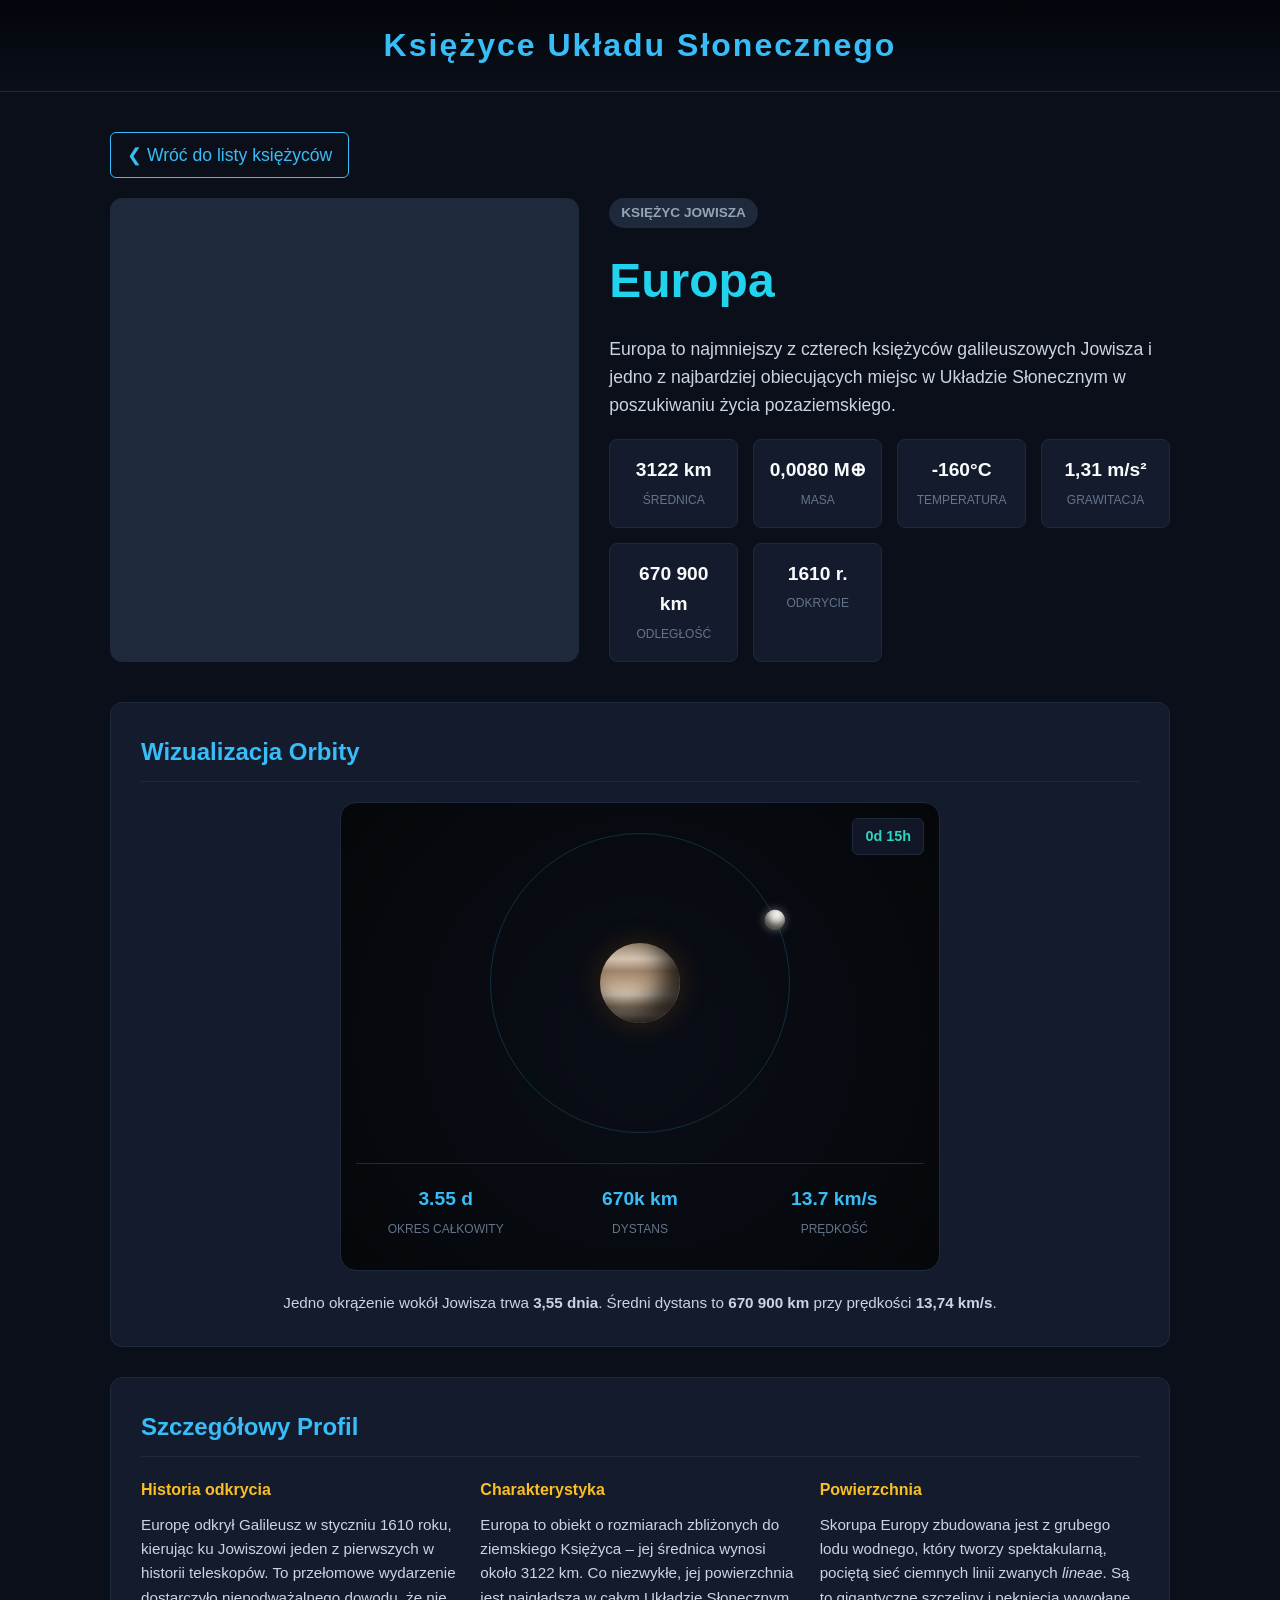
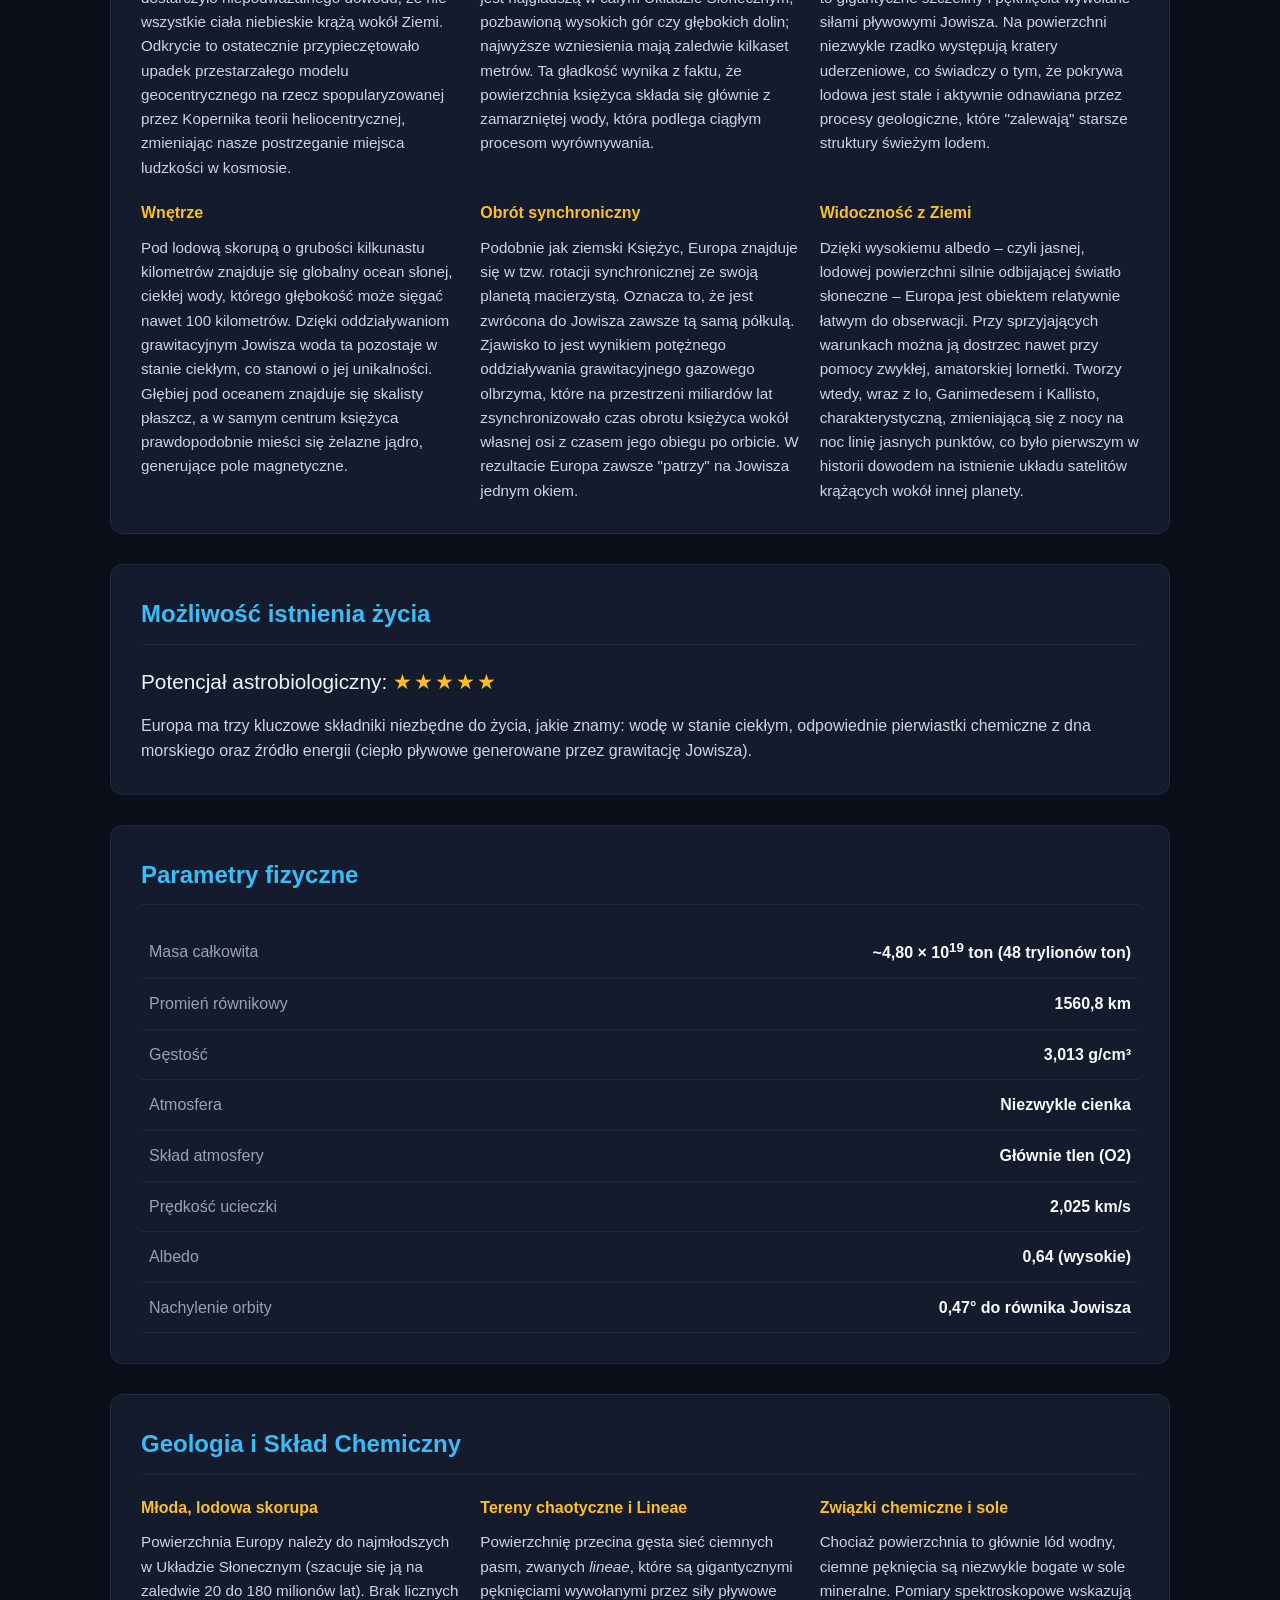
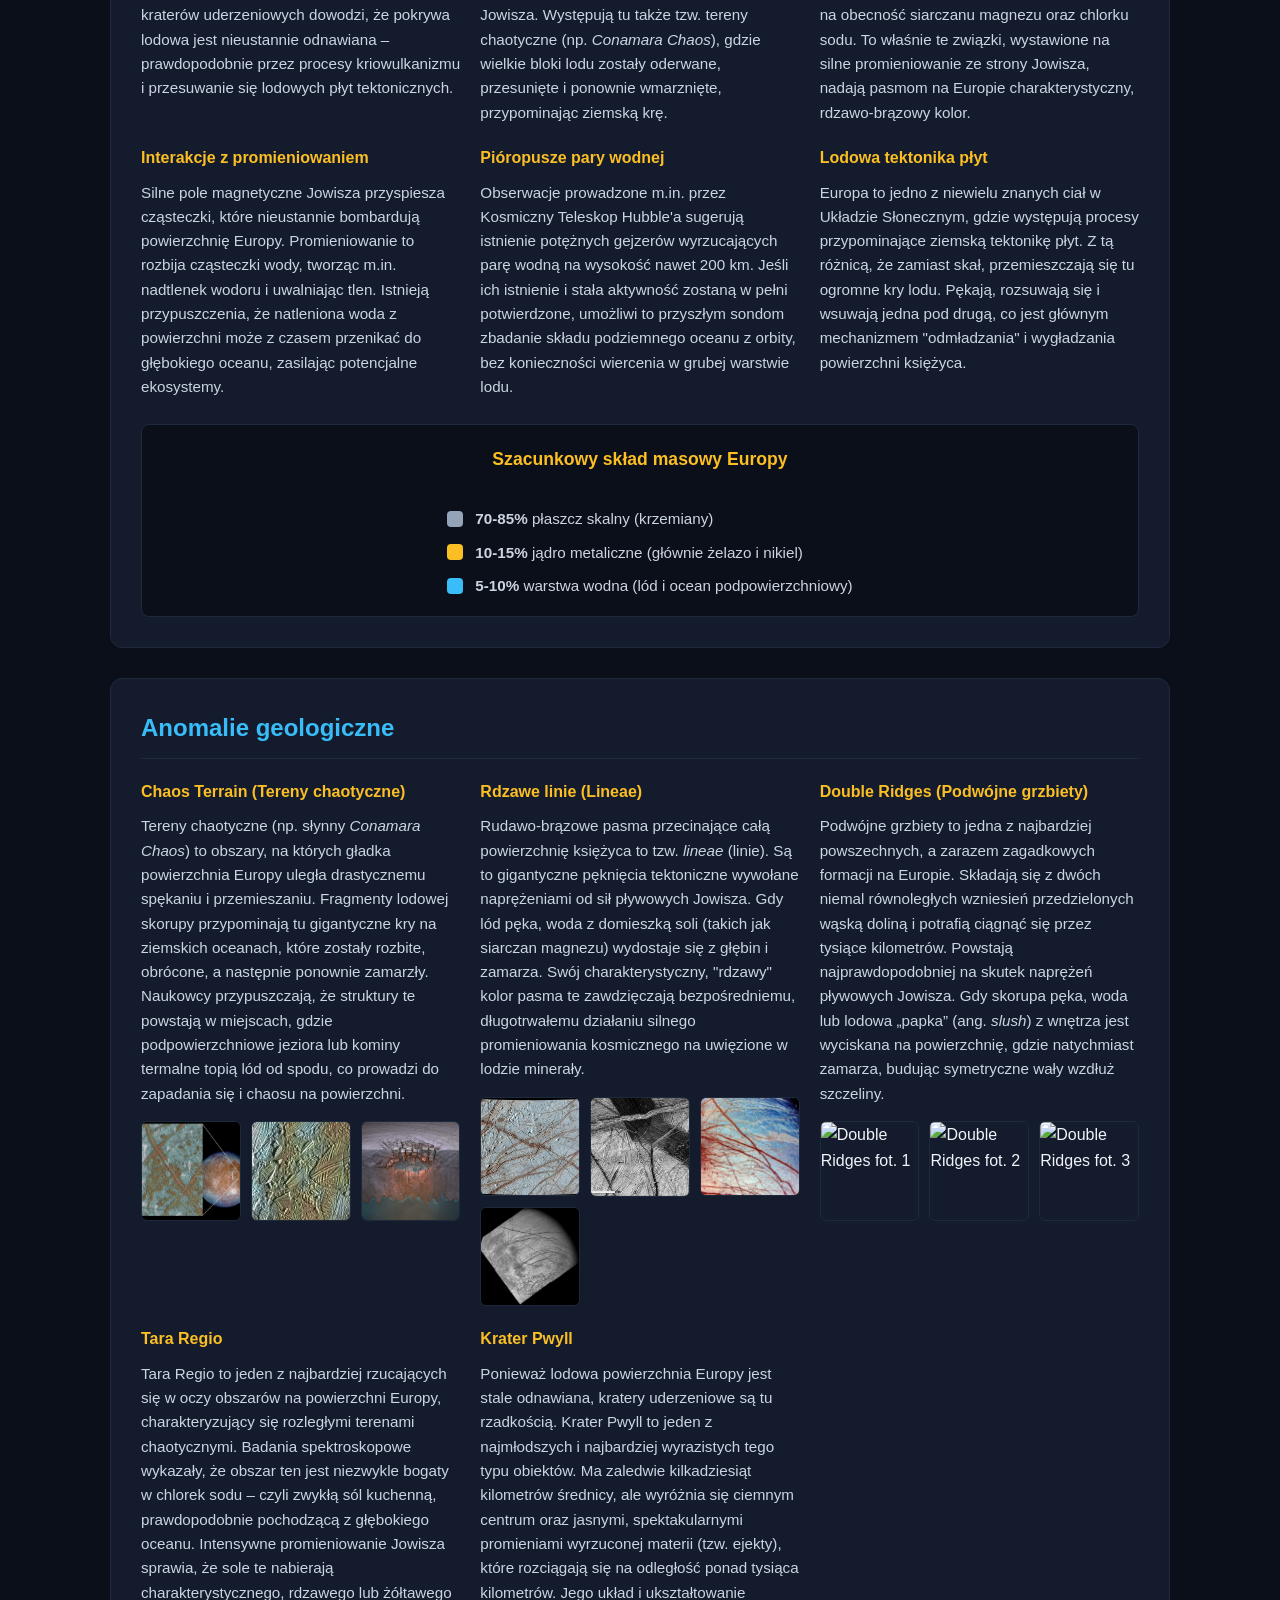
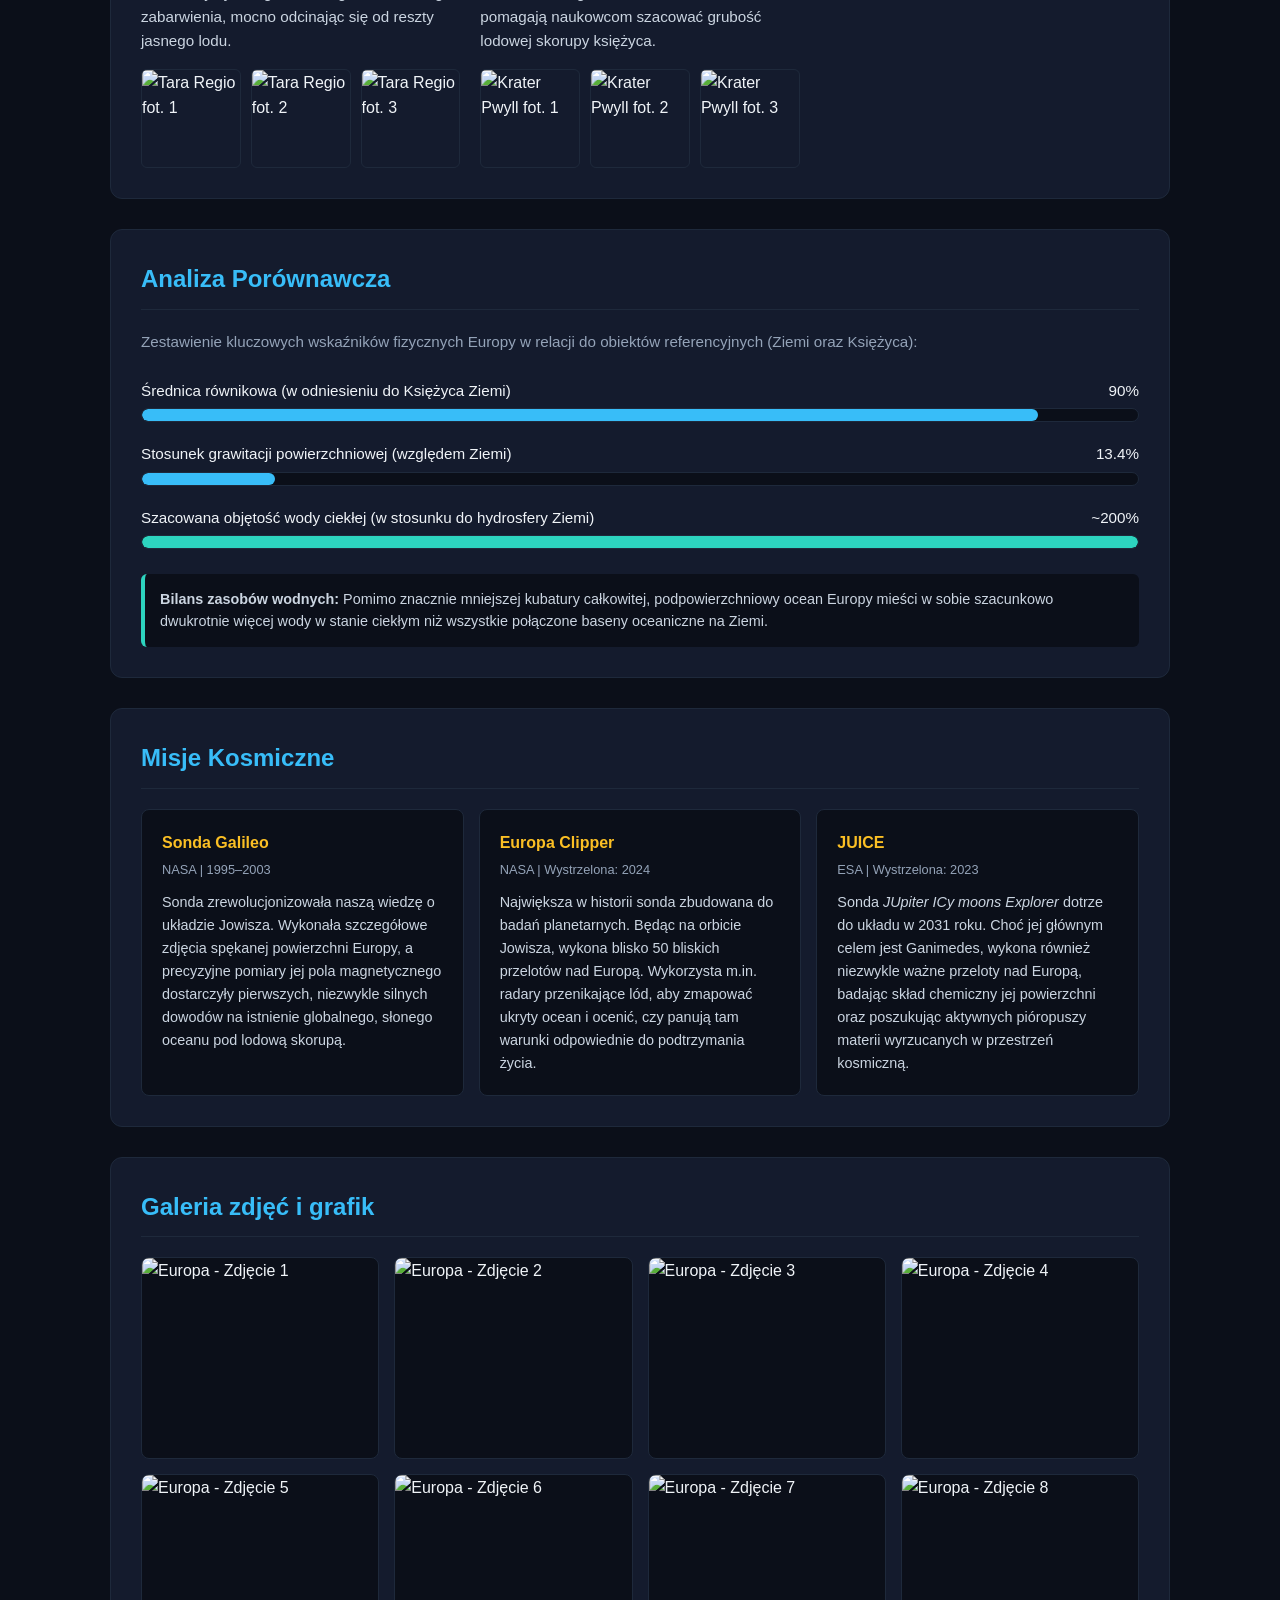
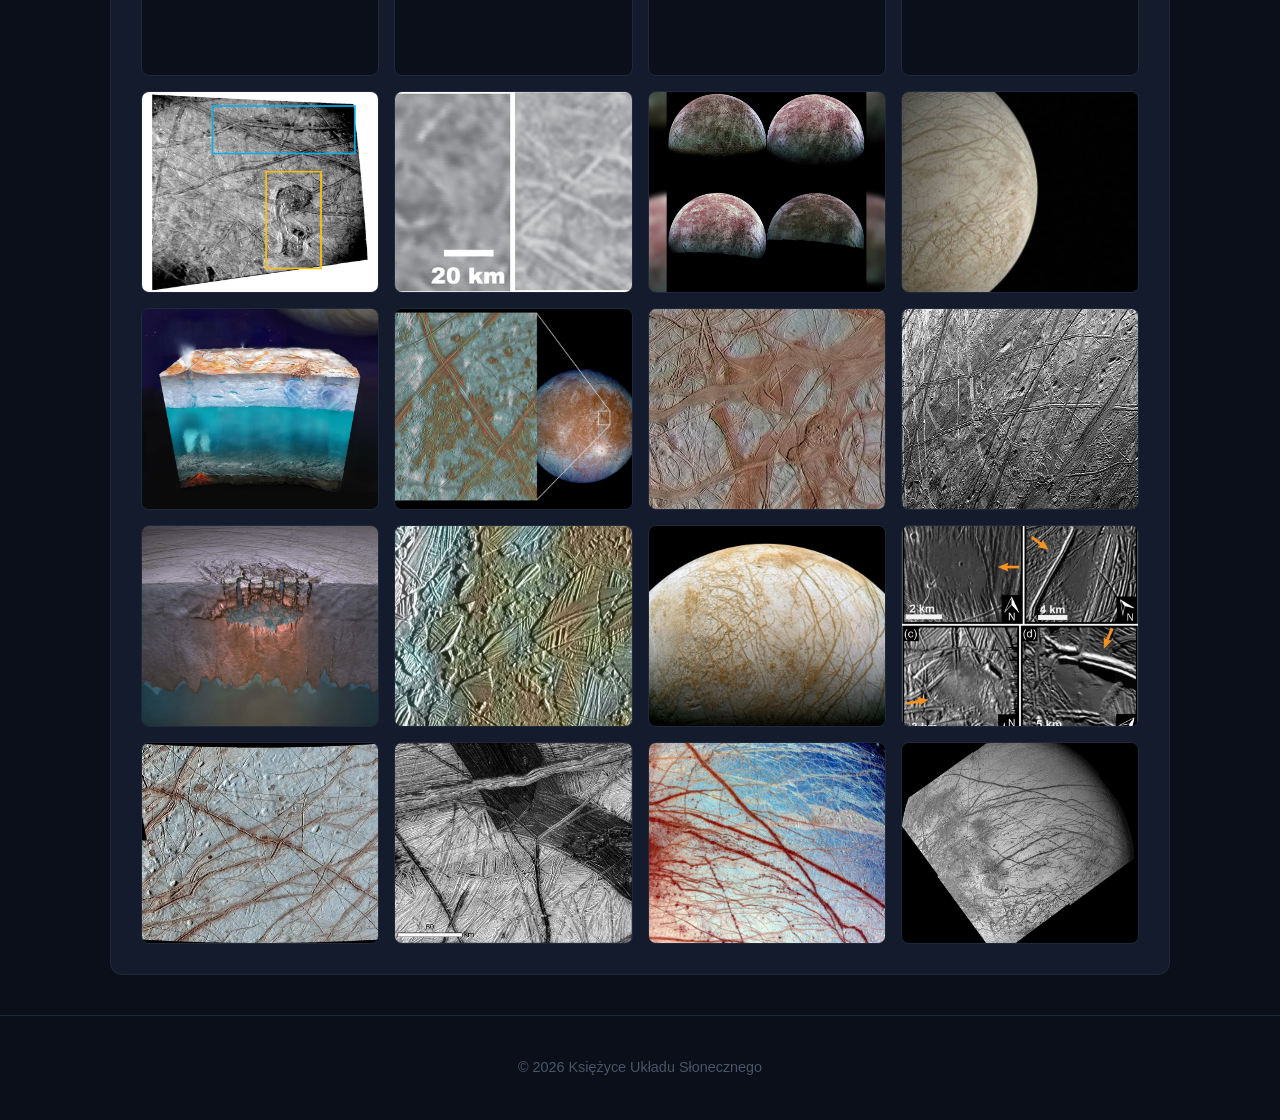
==== commit 3204431e: "Update europa.html" ====
--- a/europa.html
+++ b/europa.html
@@ -284,7 +284,6 @@
                 <div class="slide-container"><img src="Europa.jpeg" alt="Europa - Zdjęcie 6"></div>
                 <div class="slide-container"><img src="Jupiter and its moon Europe.jpeg" alt="Europa - Zdjęcie 7"></div>
                 <div class="slide-container"><img src="pia25695-nasas-juno-mission-captures-images-of-europa.jpg" alt="Europa - Zdjęcie 8"></div>
-                
                 <div class="slide-container"><img src="Europa1.png" alt="Europa - Zdjęcie 9"></div>
                 <div class="slide-container"><img src="Europa2.jpg" alt="Europa - Zdjęcie 10"></div>
                 <div class="slide-container"><img src="Europa3.webp" alt="Europa - Zdjęcie 11"></div>
@@ -296,7 +295,11 @@
                 <div class="slide-container"><img src="chaos-1920.jpg" alt="Europa - Zdjęcie 17"></div>
                 <div class="slide-container"><img src="Image3_1024x576.jpg" alt="Europa - Zdjęcie 18"></div>
                 <div class="slide-container"><img src="europa-1920.jpg" alt="Europa - Zdjęcie 19"></div>
-
+                <div class="slide-container"><img src="graphs/Europa0.webp" alt="Europa - Zdjęcie 20"></div>
+                <div class="slide-container"><img src="EuropaLineae/EuropaLineae1.webp" alt="Europa - Zdjęcie 21"></div>
+                <div class="slide-container"><img src="EuropaLineae/EuropaLineae2.png" alt="Europa - Zdjęcie 22"></div>
+                <div class="slide-container"><img src="EuropaLineae/EuropaLineae3.jpg" alt="Europa - Zdjęcie 23"></div>
+                <div class="slide-container"><img src="EuropaLineae/EuropaLineae4.webp" alt="Europa - Zdjęcie 24"></div>
             </div>
         </div>
 
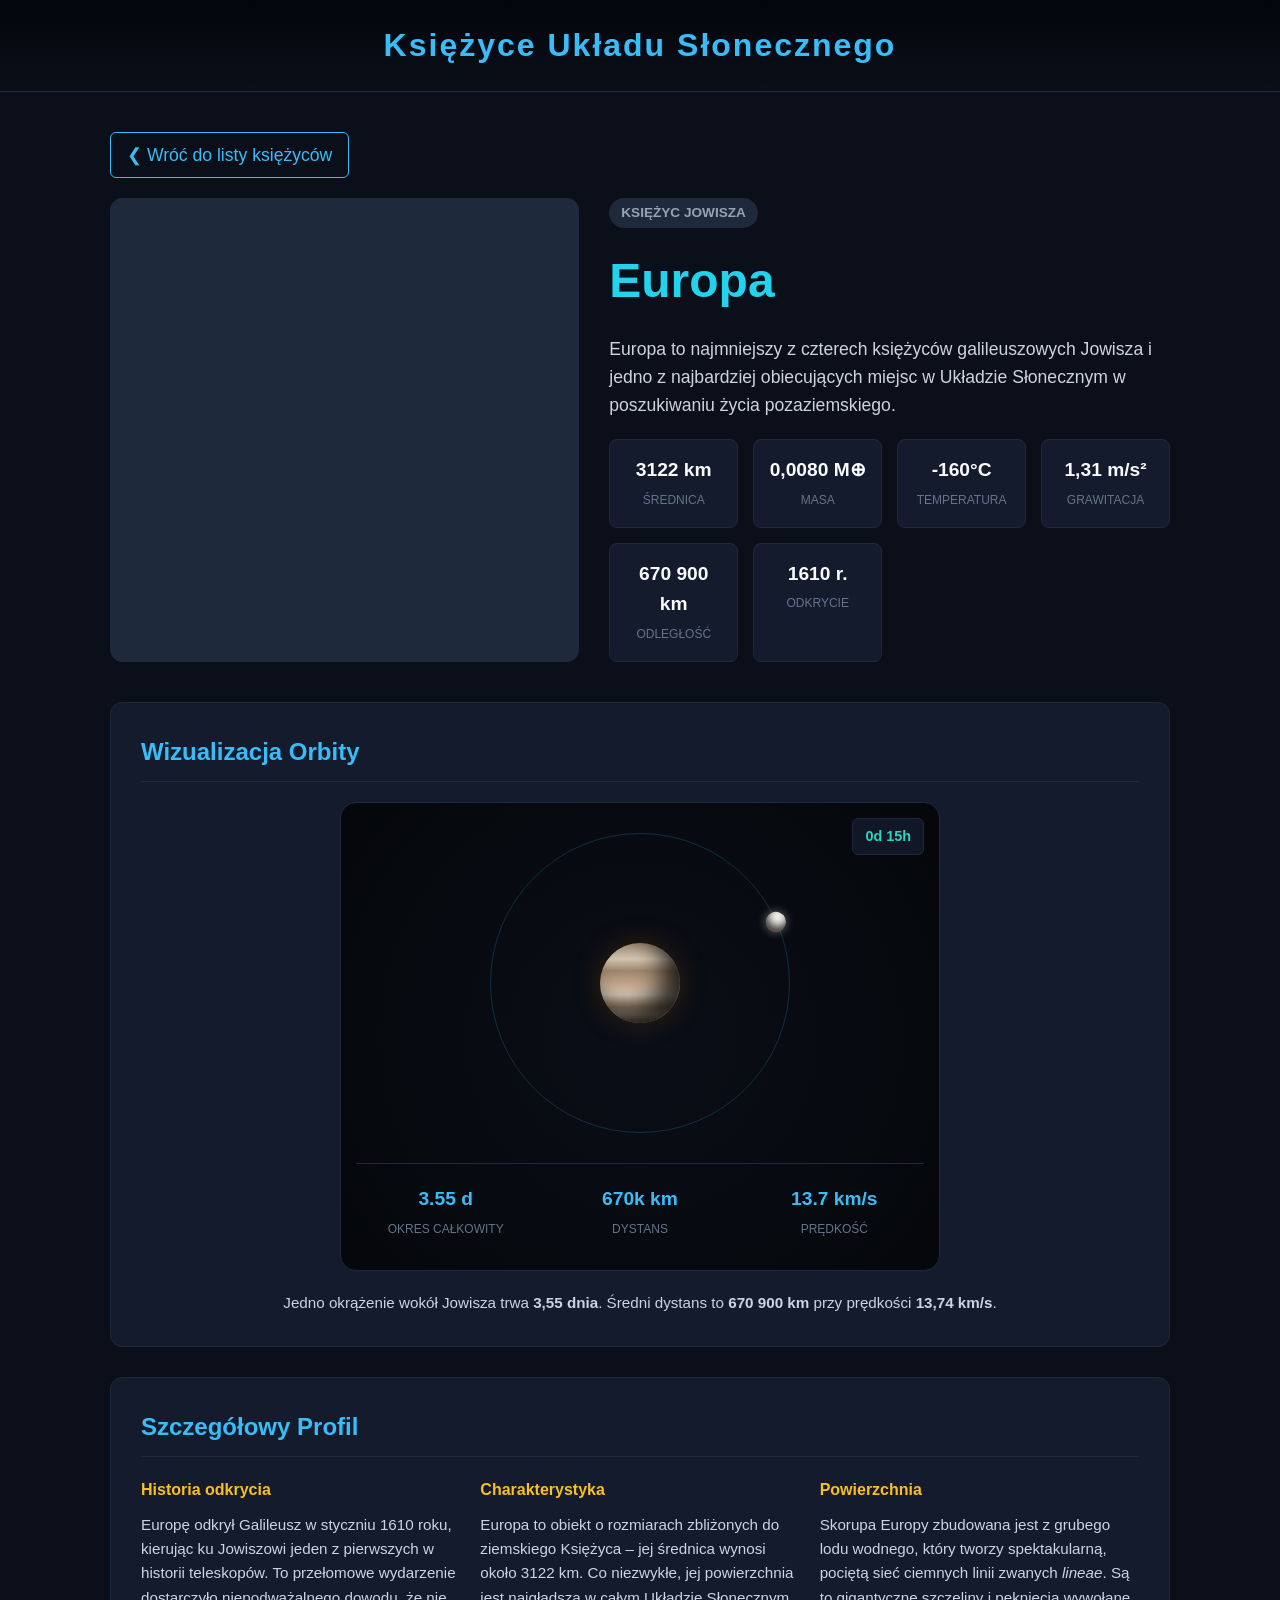
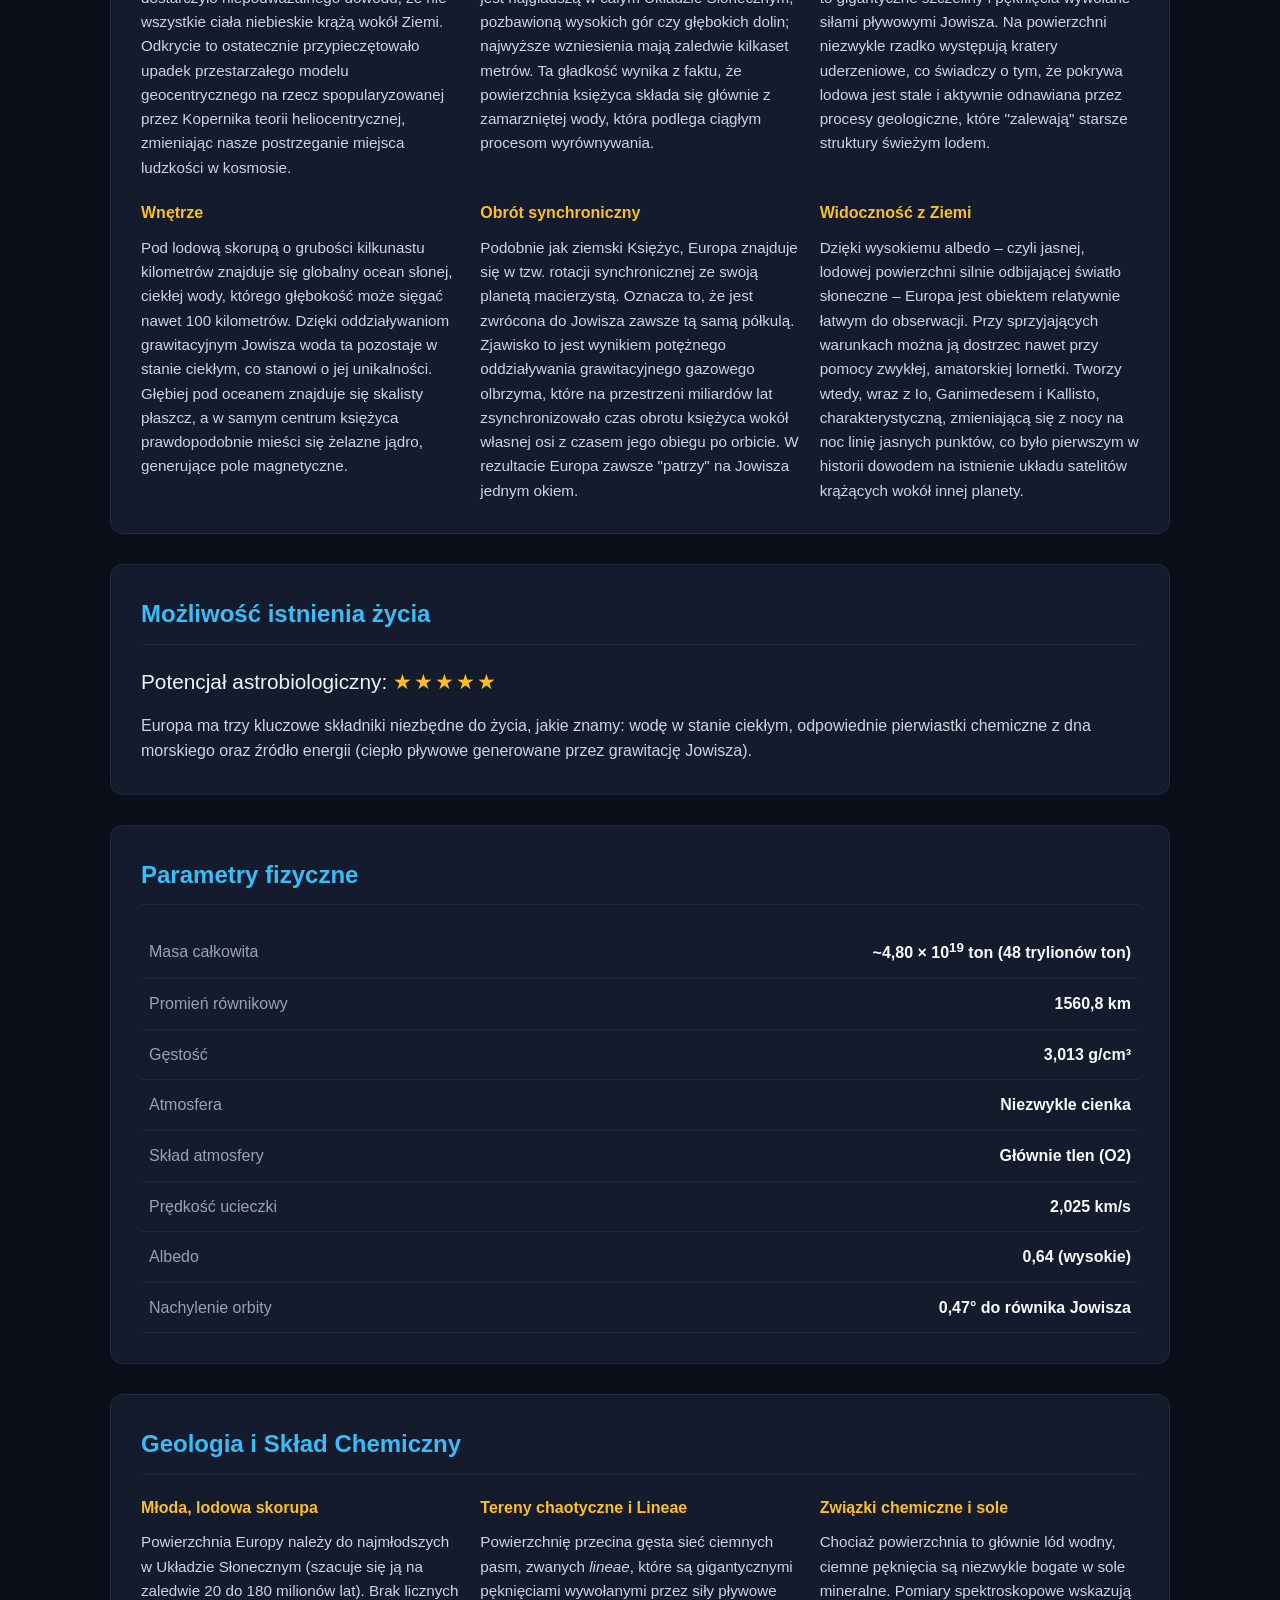
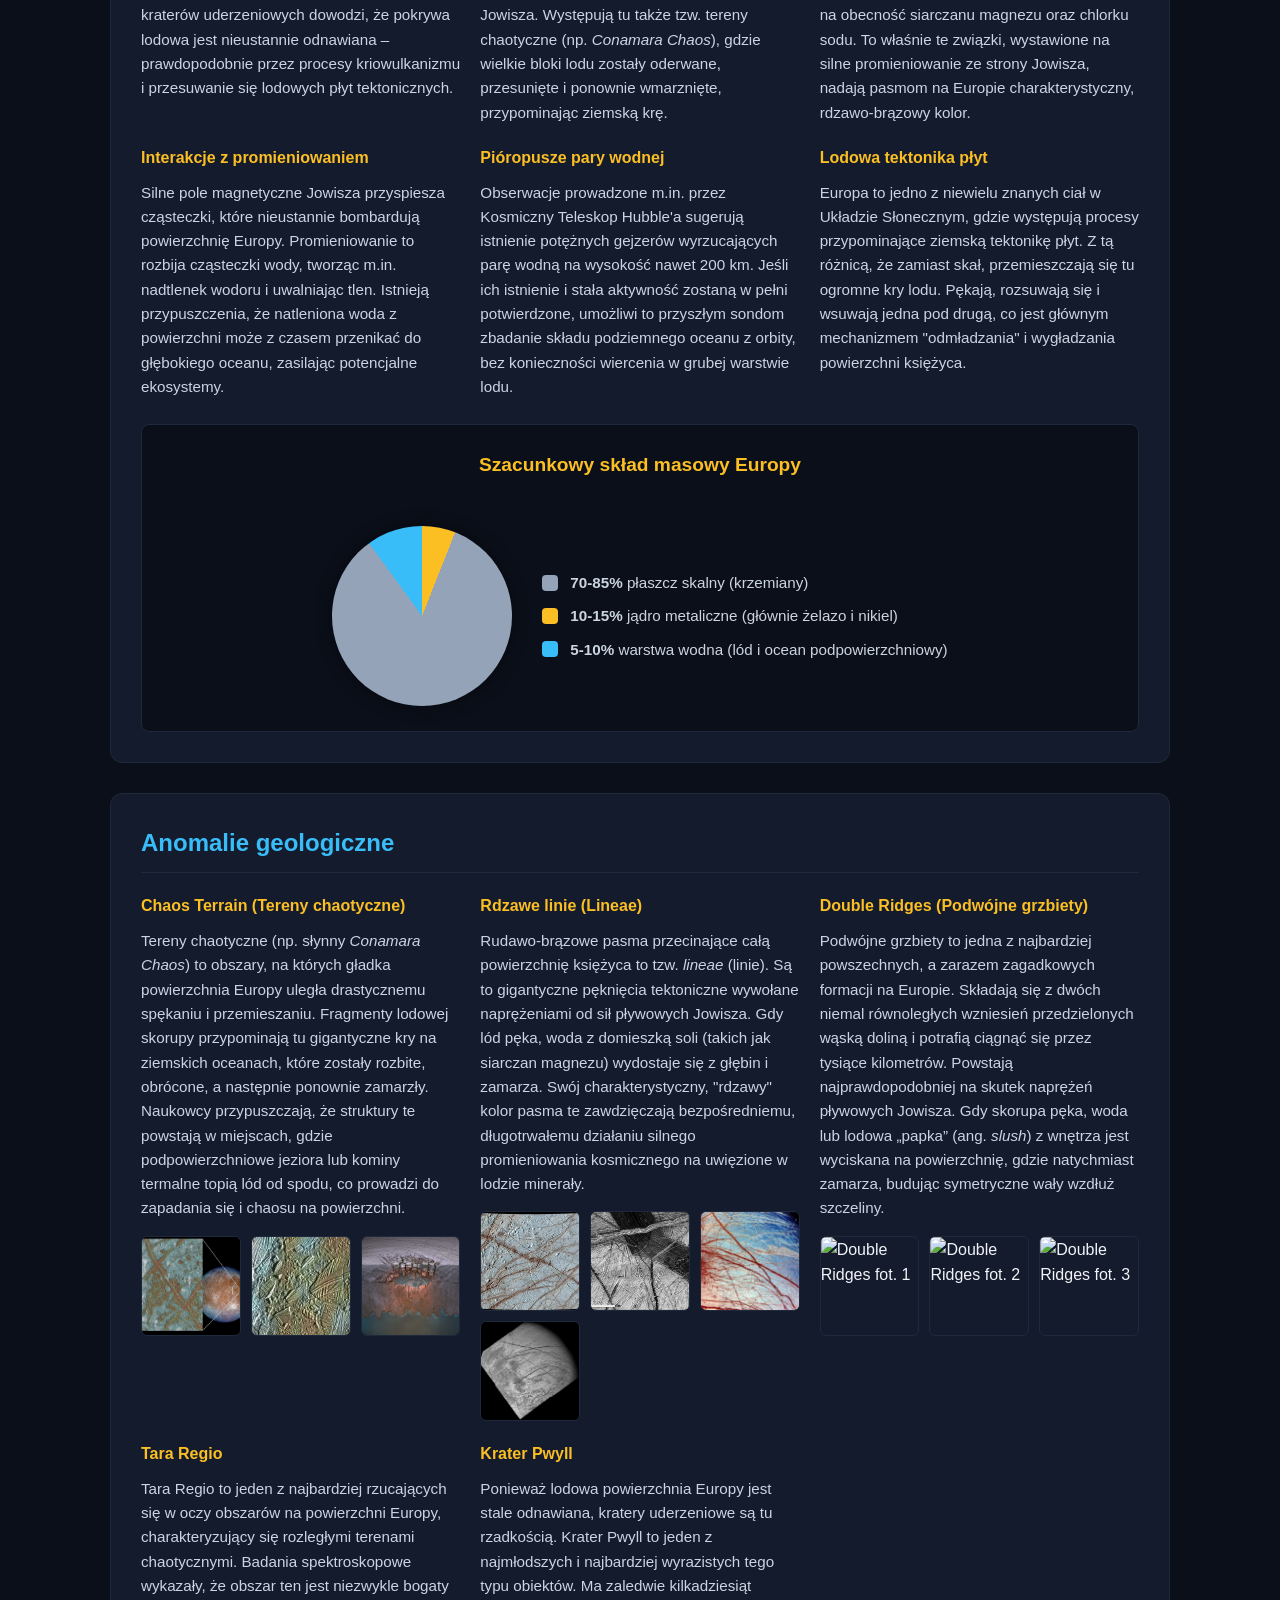
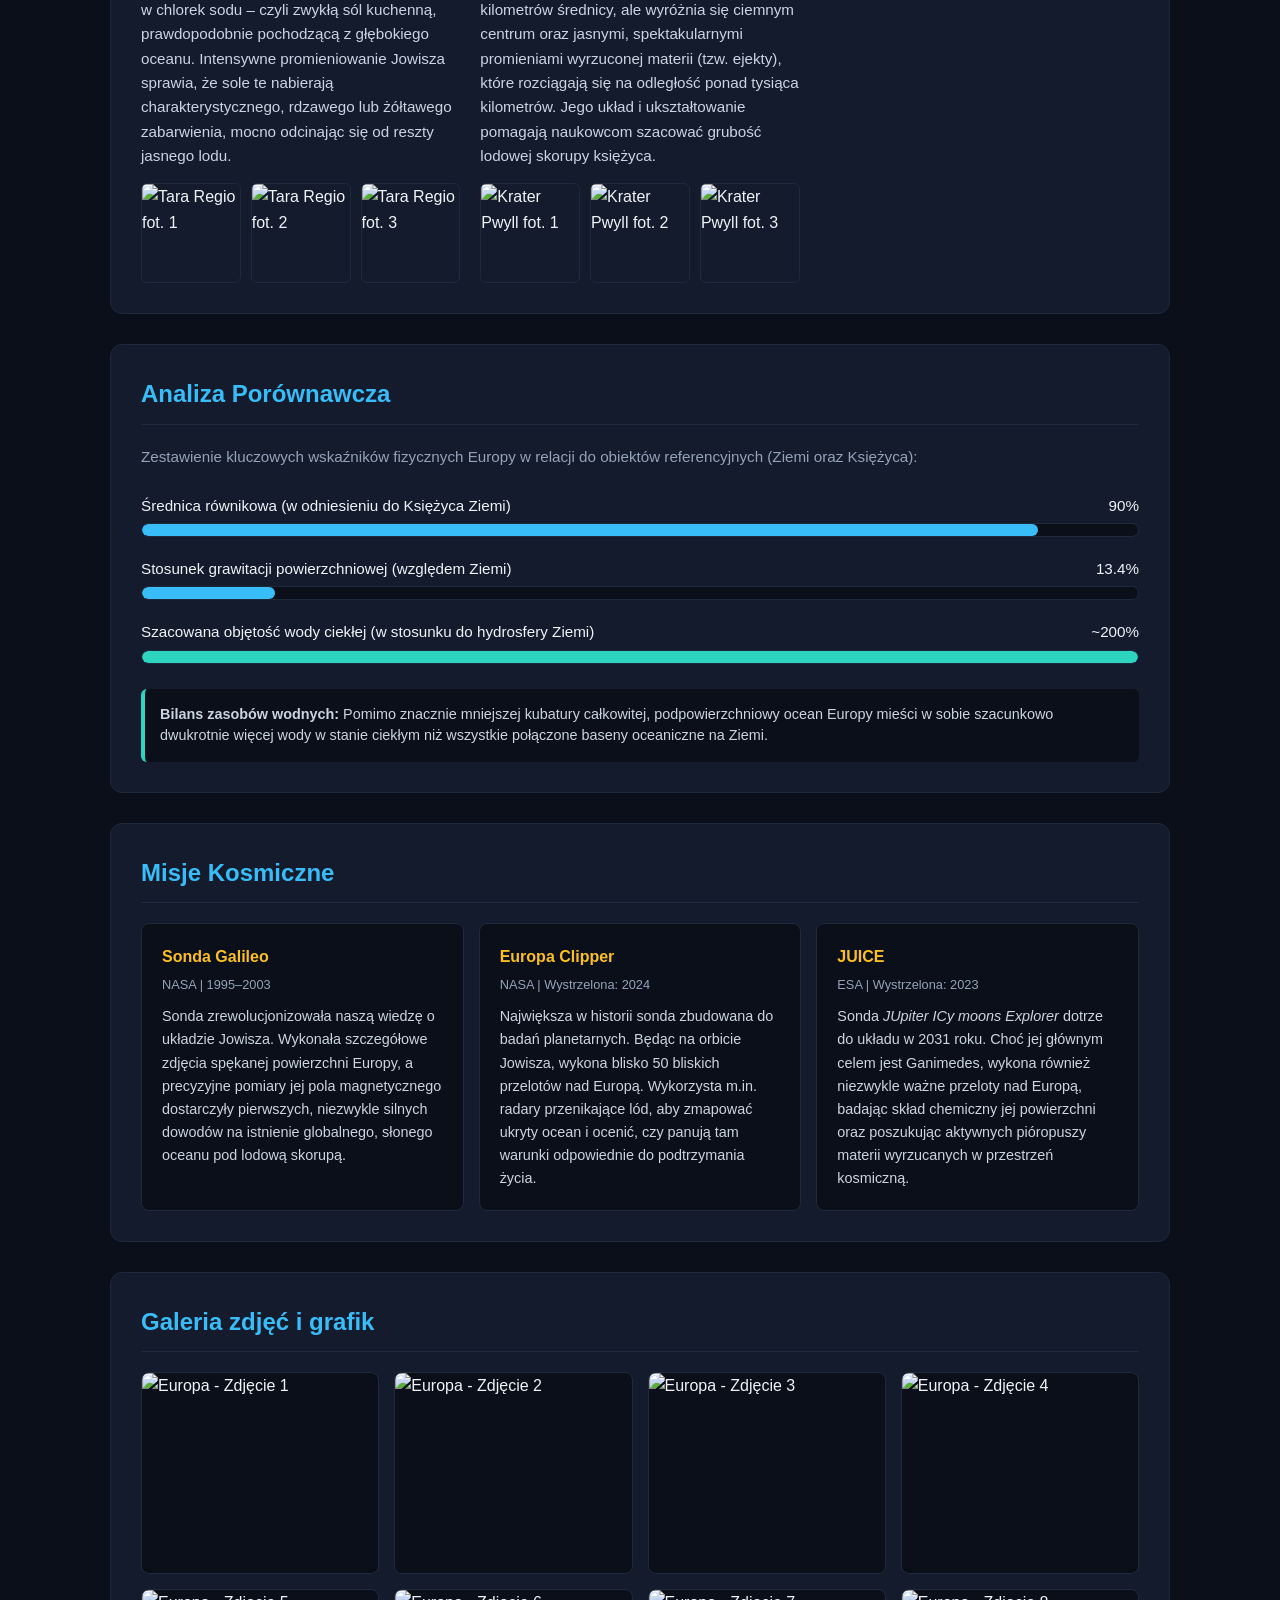
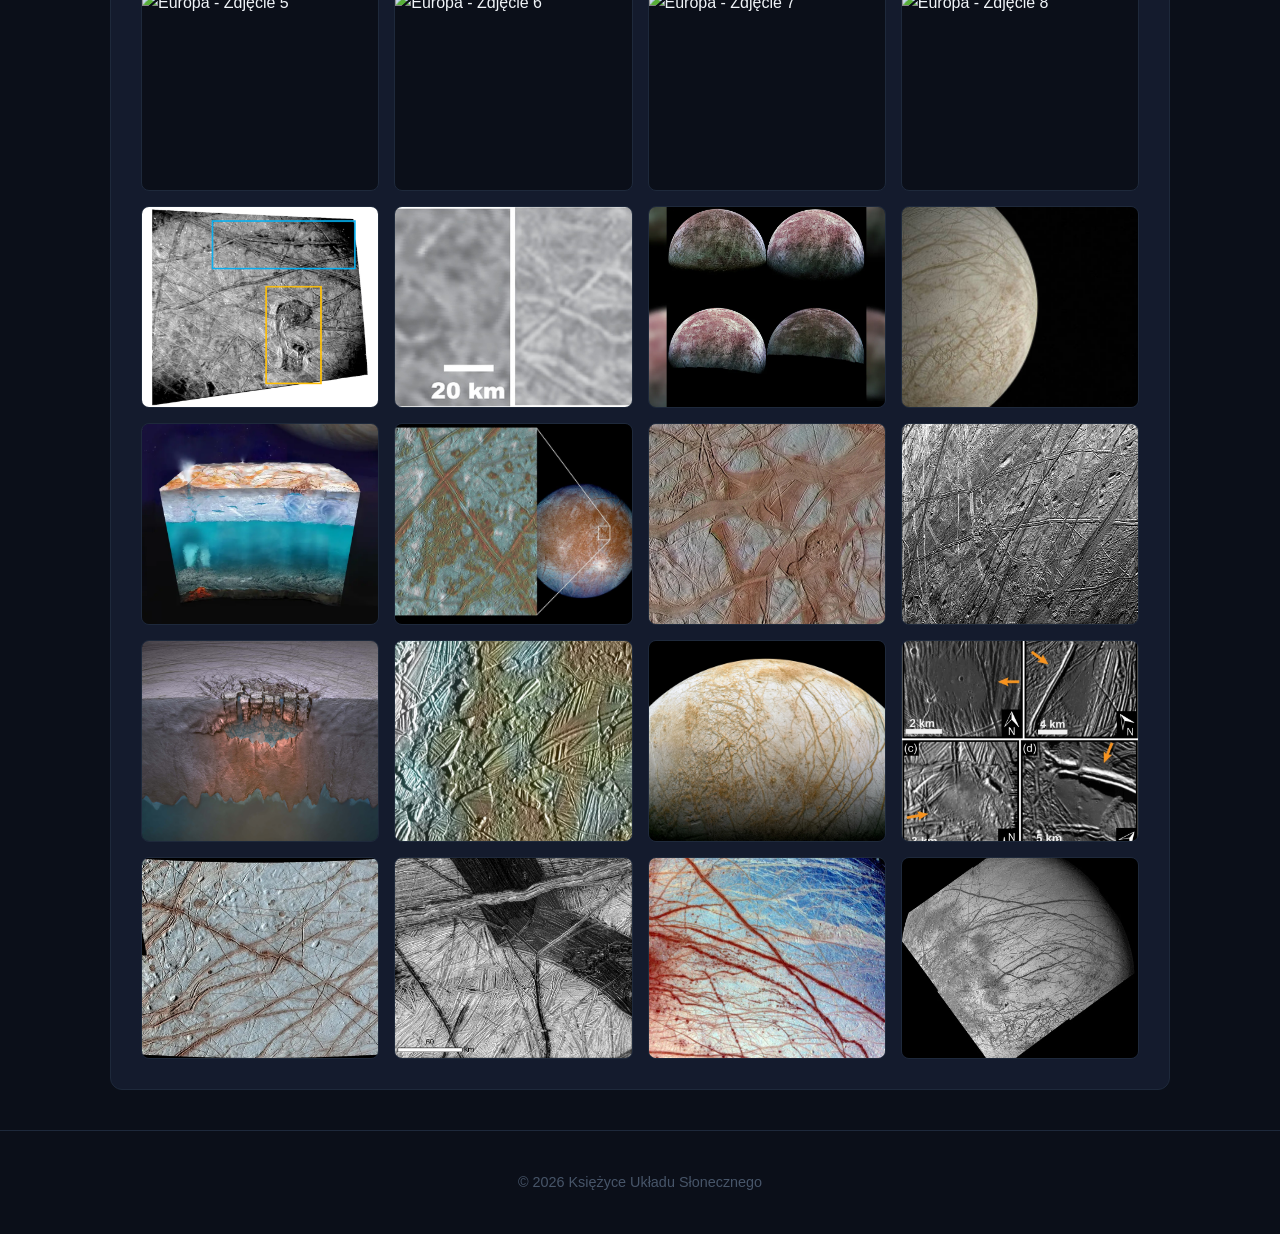
==== commit bde8afe9: "Update europa.html" ====
--- a/europa.html
+++ b/europa.html
@@ -142,6 +142,7 @@
                 
                 <div class="donut-wrapper">
                     <div class="donut-chart">
+                        <div class="donut-hole"></div> 
                     </div>
                 </div>
 
--- a/europa.css
+++ b/europa.css
@@ -311,9 +311,9 @@
     flex-wrap: wrap;
     justify-content: center; 
     align-items: center;
-    gap: 20px;
+    gap: 30px;
     background: #0b0f19;
-    padding: 20px;
+    padding: 25px;
     border-radius: 8px;
     border: 1px solid #1e293b;
     margin-top: 25px;
@@ -330,15 +330,45 @@
 .chart-info h4 {
     color: #fbbf24;
     margin-bottom: 5px;
-    font-size: 1.1rem;
+    font-size: 1.2rem;
     text-align: center;
     width: 100%;
 }
 
+/* Kontener dla wykresu kołowego */
 .donut-wrapper {
     flex: 0 0 auto;
     display: flex;
     justify-content: center;
+    align-items: center;
+    position: relative;
+}
+
+/* Sam wykres kołowy (CSS Donut Chart) */
+.donut-chart {
+    width: 180px;
+    height: 180px;
+    border-radius: 50%;
+    /* Skład procentowy: jądro (6%, żółty), skały (84%, szary), lodowa skorupa (10%, niebieski) */
+    background: conic-gradient(
+        #fbbf24 0% 6%, 
+        #94a3b8 6% 90%, 
+        #38bdf8 90% 100%
+    );
+    position: relative;
+    display: flex;
+    justify-content: center;
+    align-items: center;
+    box-shadow: 0 0 15px rgba(0, 0, 0, 0.5);
+}
+
+/* Środek wykresu (wycięcie, tworzące efekt obwarzanka/donuta) */
+.chart-center {
+    width: 110px;
+    height: 110px;
+    background-color: #0b0f19;
+    border-radius: 50%;
+    position: absolute;
 }
 
 /* Legenda - domyślnie elastyczna (dla telefonów) */
@@ -370,18 +400,19 @@
     flex-shrink: 0;
 }
 
+/* Kolory legendy */
+.color-core { background: #fbbf24; }
 .color-rock { background: #94a3b8; }
-.color-core { background: #fbbf24; }
 .color-water { background: #38bdf8; }
 
-/* KULOODPORNA GWARANCJA DLA KOMPUTERÓW */
+/* KULOODPORNA GWARANCJA DLA KOMPUTERÓW I TABLETÓW */
 @media (min-width: 768px) {
     .chart-legend {
-        flex: 0 0 auto;      /* Zatrzymujemy rozciąganie/kurczenie, legenda trzyma wymiar tekstu */
+        flex: 0 0 auto;      /* Legenda nie rozpycha się na całą stronę */
         width: auto;
     }
     .legend-item {
-        white-space: nowrap; /* ABSOLUTNY zakaz łamania tekstu - musi być w jednej linii */
+        white-space: nowrap; /* Tekst legendy ZAWSZE w jednej linii na komputerze */
         width: auto;
     }
 }
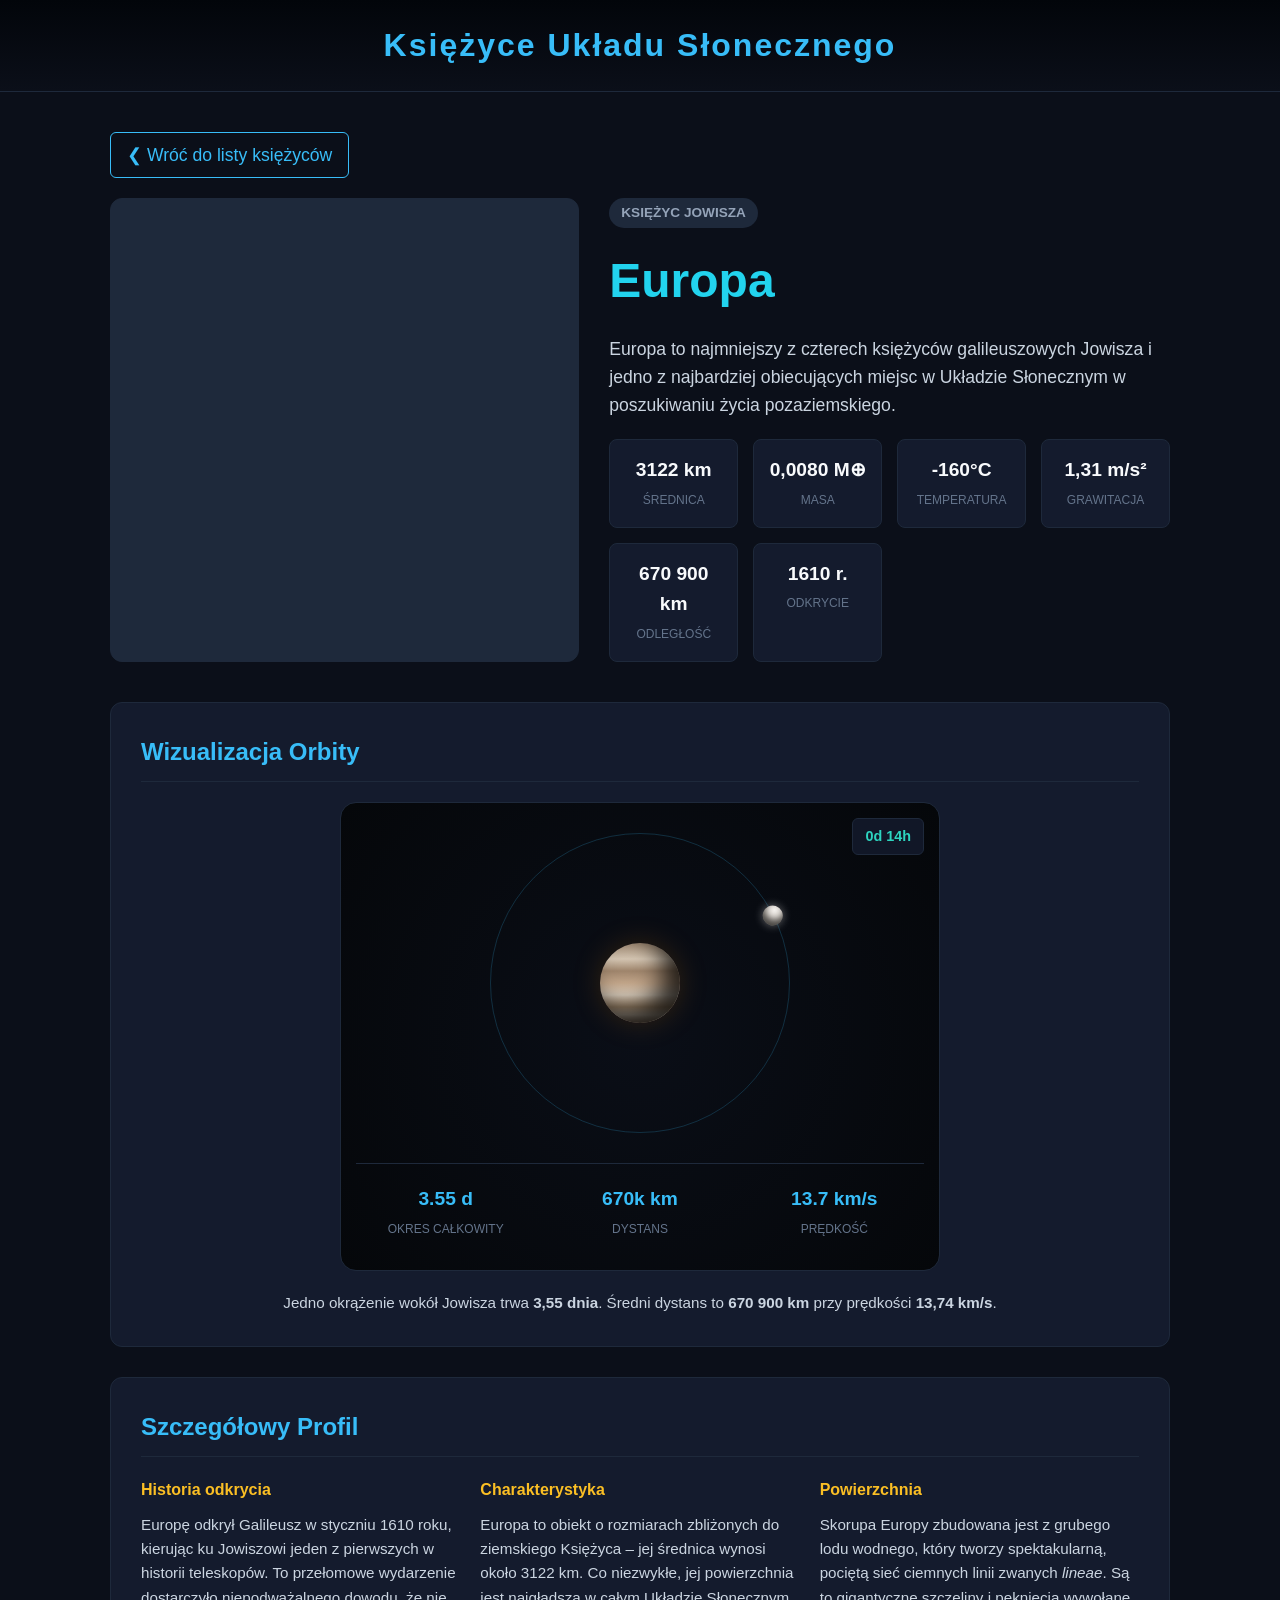
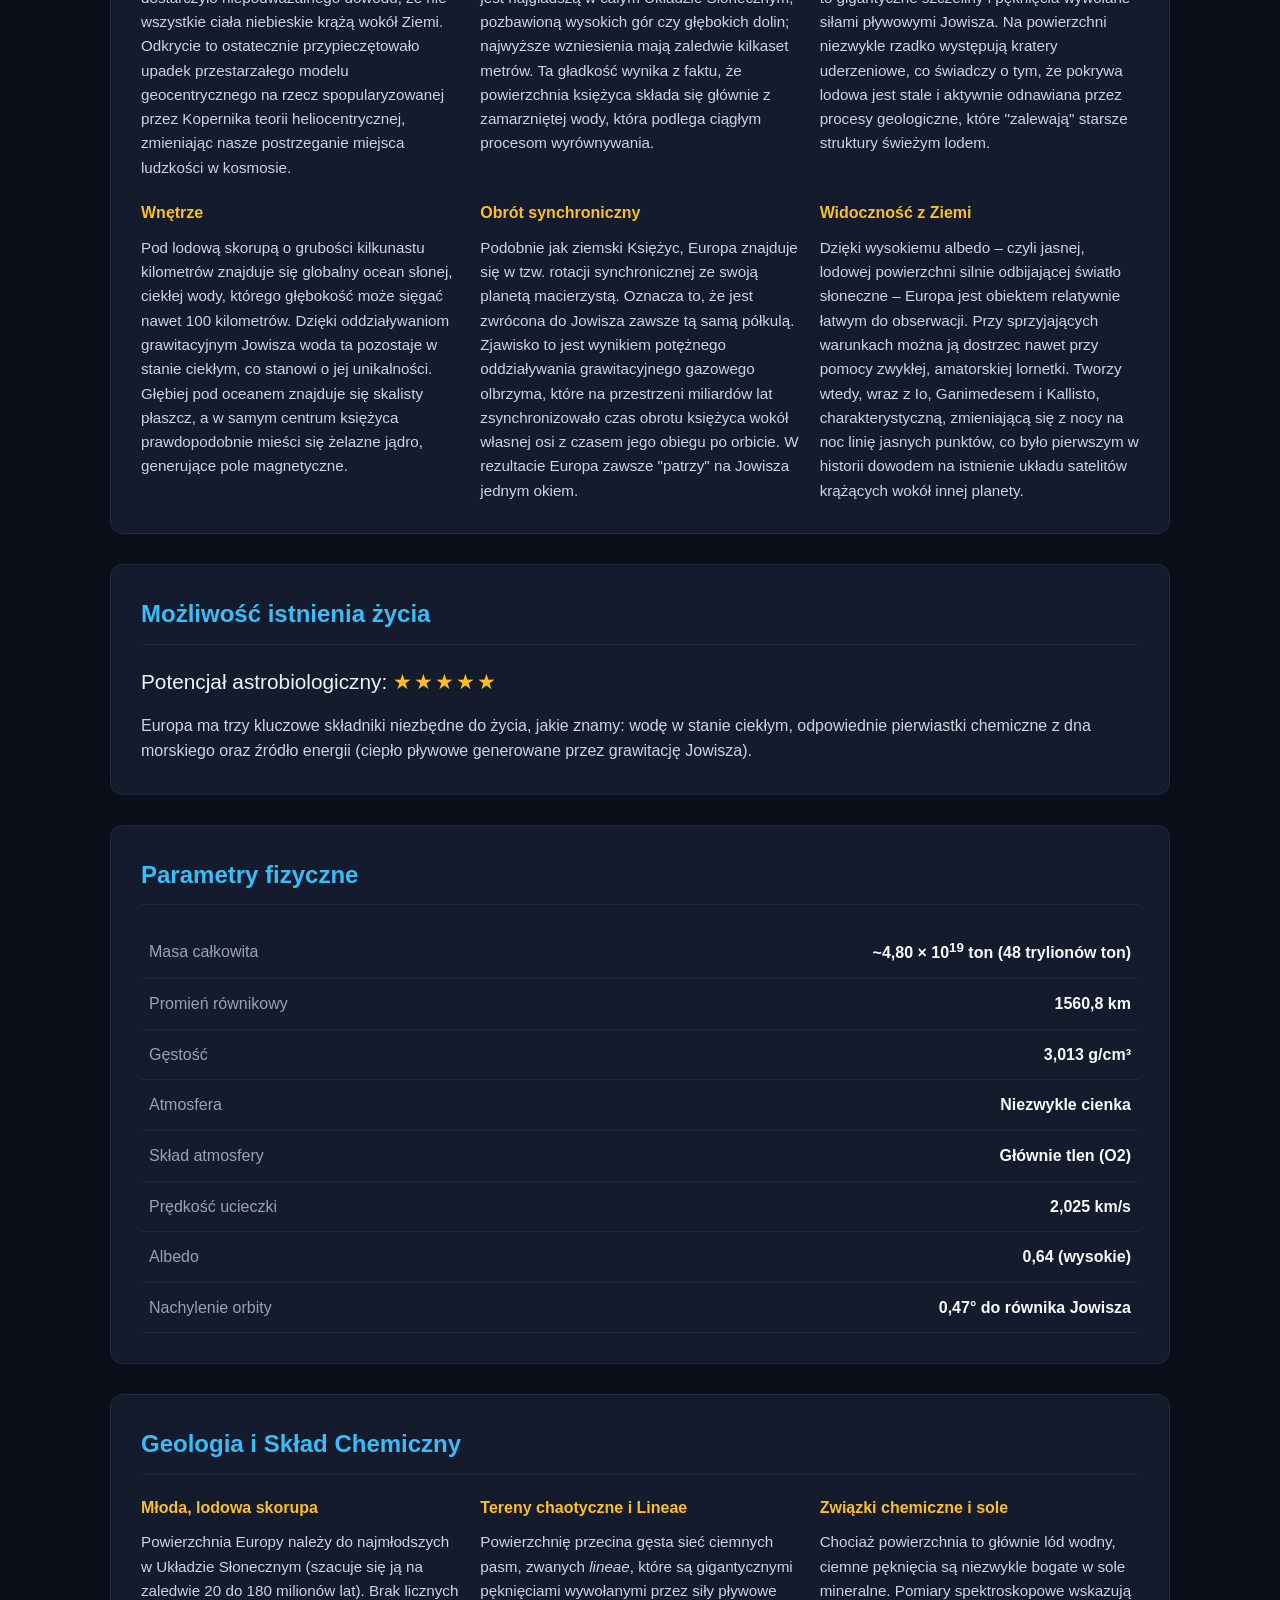
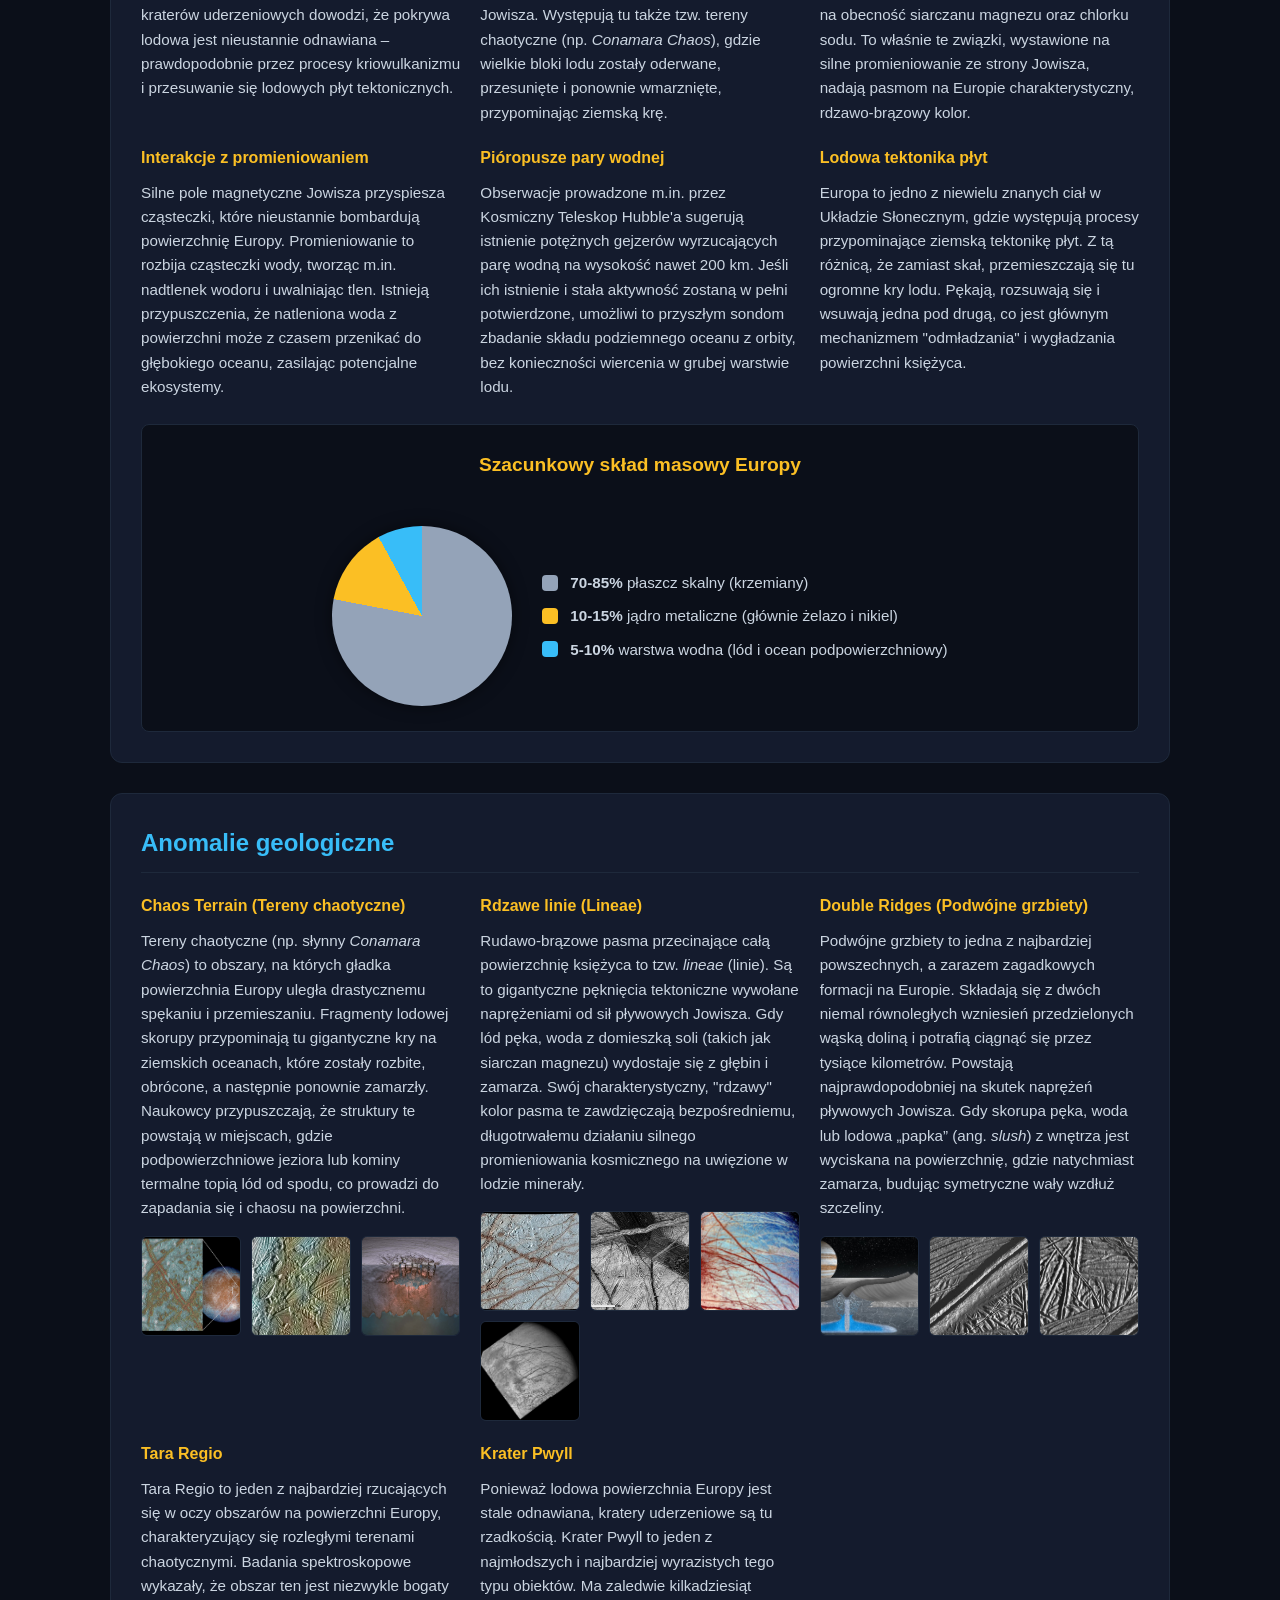
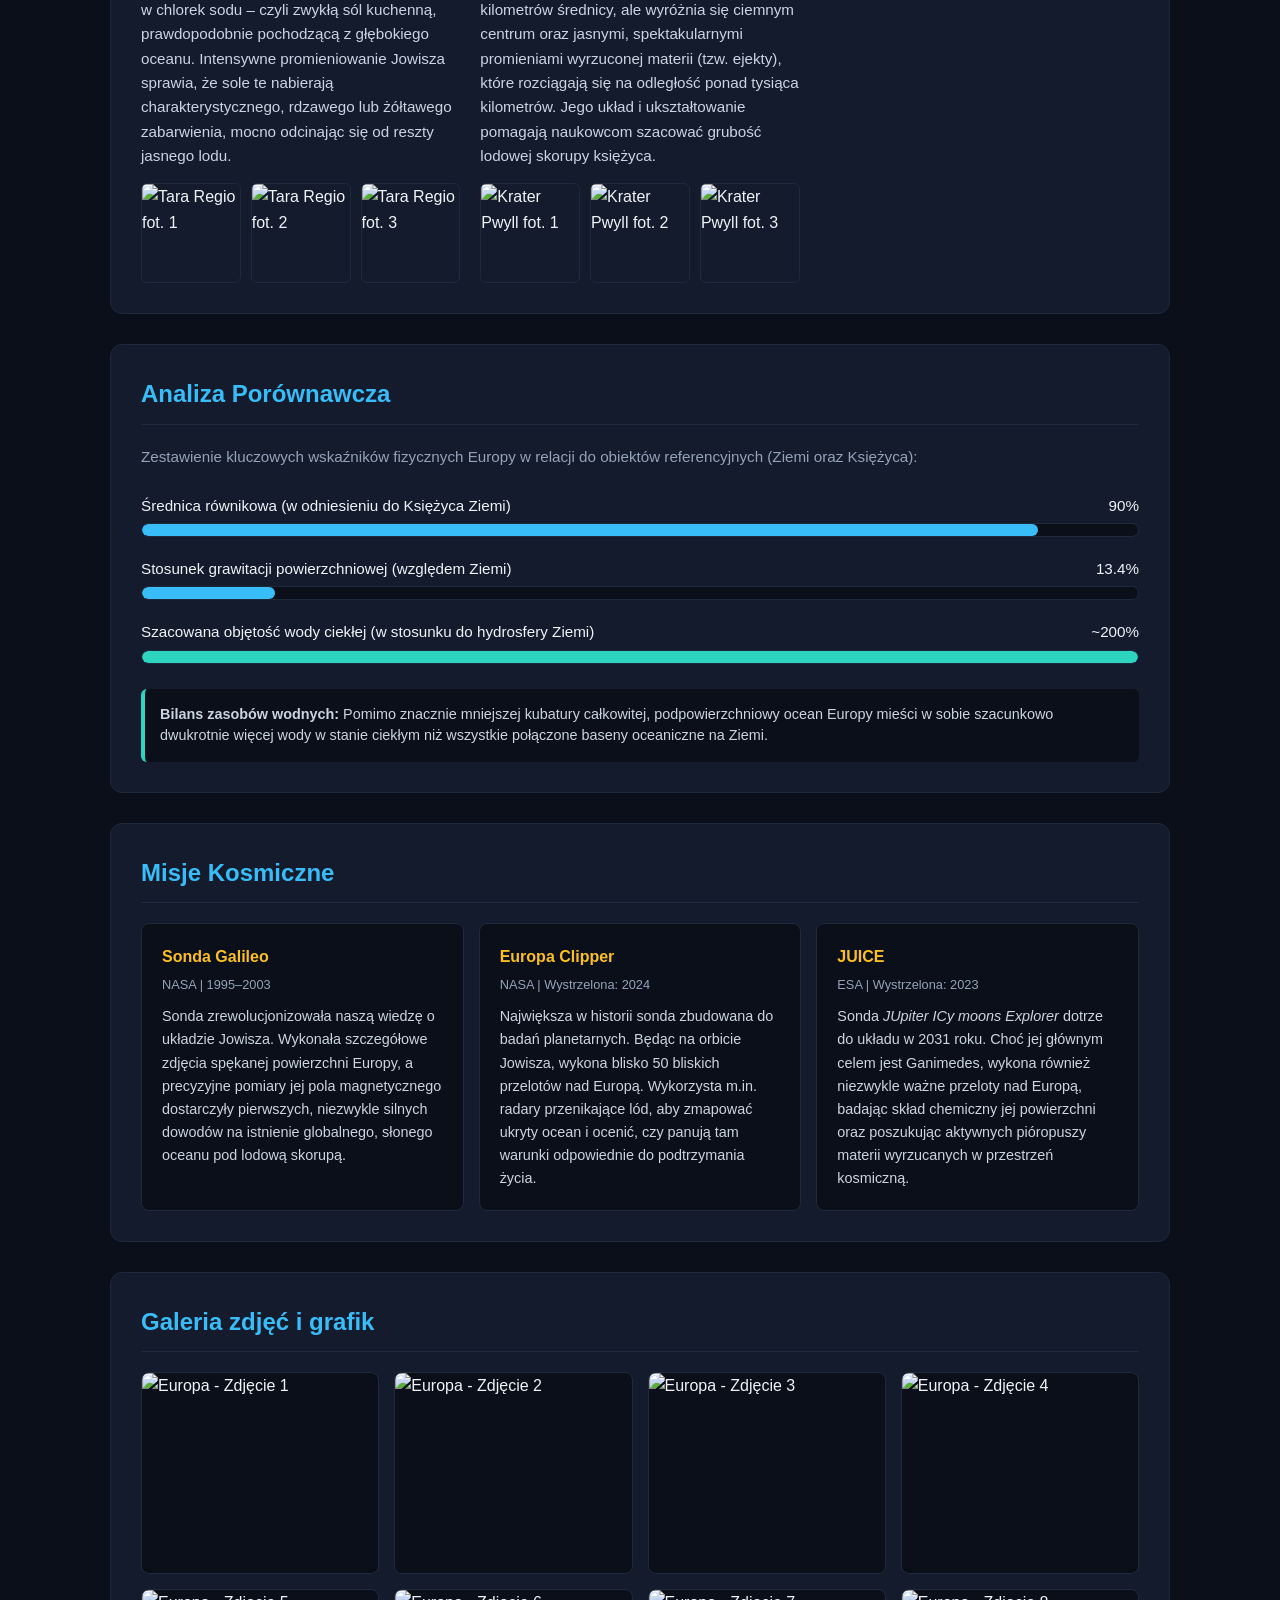
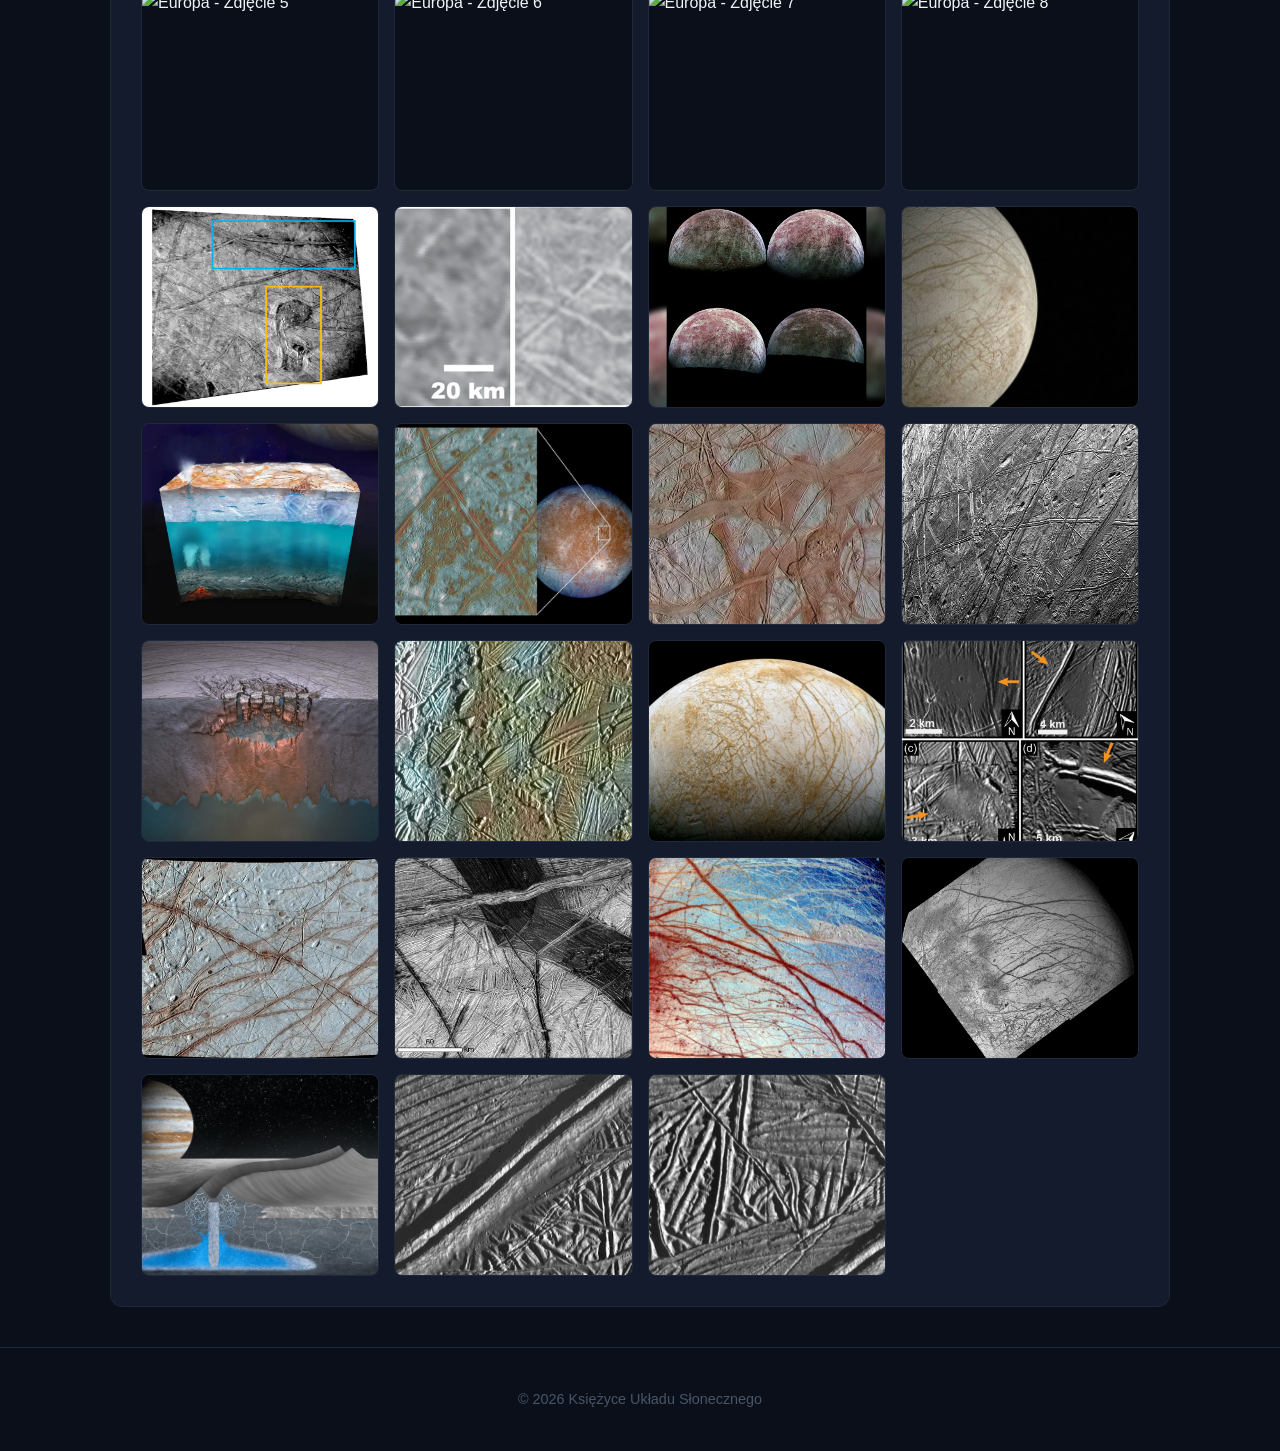
==== commit e90482e6: "Update europa.html" ====
--- a/europa.html
+++ b/europa.html
@@ -195,9 +195,9 @@
                     <p>Podwójne grzbiety to jedna z najbardziej powszechnych, a zarazem zagadkowych formacji na Europie. Składają się z dwóch niemal równoległych wzniesień przedzielonych wąską doliną i potrafią ciągnąć się przez tysiące kilometrów. Powstają najprawdopodobniej na skutek naprężeń pływowych Jowisza. Gdy skorupa pęka, woda lub lodowa „papka” (ang. <i>slush</i>) z wnętrza jest wyciskana na powierzchnię, gdzie natychmiast zamarza, budując symetryczne wały wzdłuż szczeliny.</p>
                     
                     <div class="gallery" style="display: grid; grid-template-columns: repeat(auto-fit, minmax(90px, 1fr)); gap: 10px; margin-top: 15px;">
-                        <img src="ridges_1.jpg" alt="Double Ridges fot. 1" style="width: 100%; aspect-ratio: 1; object-fit: cover; border-radius: 6px; border: 1px solid #1e293b; cursor: pointer;">
-                        <img src="ridges_2.jpg" alt="Double Ridges fot. 2" style="width: 100%; aspect-ratio: 1; object-fit: cover; border-radius: 6px; border: 1px solid #1e293b; cursor: pointer;">
-                        <img src="ridges_3.jpg" alt="Double Ridges fot. 3" style="width: 100%; aspect-ratio: 1; object-fit: cover; border-radius: 6px; border: 1px solid #1e293b; cursor: pointer;">
+                        <img src="graphs/DReuropa1.jpg" alt="Double Ridges fot. 1" style="width: 100%; aspect-ratio: 1; object-fit: cover; border-radius: 6px; border: 1px solid #1e293b; cursor: pointer;">
+                        <img src="graphs/DReuropa2.webp" alt="Double Ridges fot. 2" style="width: 100%; aspect-ratio: 1; object-fit: cover; border-radius: 6px; border: 1px solid #1e293b; cursor: pointer;">
+                        <img src="graphs/DReuropa3.webp" alt="Double Ridges fot. 3" style="width: 100%; aspect-ratio: 1; object-fit: cover; border-radius: 6px; border: 1px solid #1e293b; cursor: pointer;">
                     </div>
                 </div>
 
@@ -301,6 +301,9 @@
                 <div class="slide-container"><img src="EuropaLineae/EuropaLineae2.png" alt="Europa - Zdjęcie 22"></div>
                 <div class="slide-container"><img src="EuropaLineae/EuropaLineae3.jpg" alt="Europa - Zdjęcie 23"></div>
                 <div class="slide-container"><img src="EuropaLineae/EuropaLineae4.webp" alt="Europa - Zdjęcie 24"></div>
+                <div class="slide-container"><img src="graphs/DReuropa1.jpg" alt="Europa - Zdjęcie 25"></div>
+                <div class="slide-container"><img src="graphs/DReuropa2.webp" alt="Europa - Zdjęcie 26"></div>
+                <div class="slide-container"><img src="graphs/DReuropa3.webp" alt="Europa - Zdjęcie 27"></div>
             </div>
         </div>
 
--- a/europa.css
+++ b/europa.css
@@ -349,11 +349,10 @@
     width: 180px;
     height: 180px;
     border-radius: 50%;
-    /* Skład procentowy: jądro (6%, żółty), skały (84%, szary), lodowa skorupa (10%, niebieski) */
     background: conic-gradient(
-        #fbbf24 0% 6%, 
-        #94a3b8 6% 90%, 
-        #38bdf8 90% 100%
+        #94a3b8 0% 78%,   
+        #fbbf24 78% 92%,  
+        #38bdf8 92% 100%  
     );
     position: relative;
     display: flex;
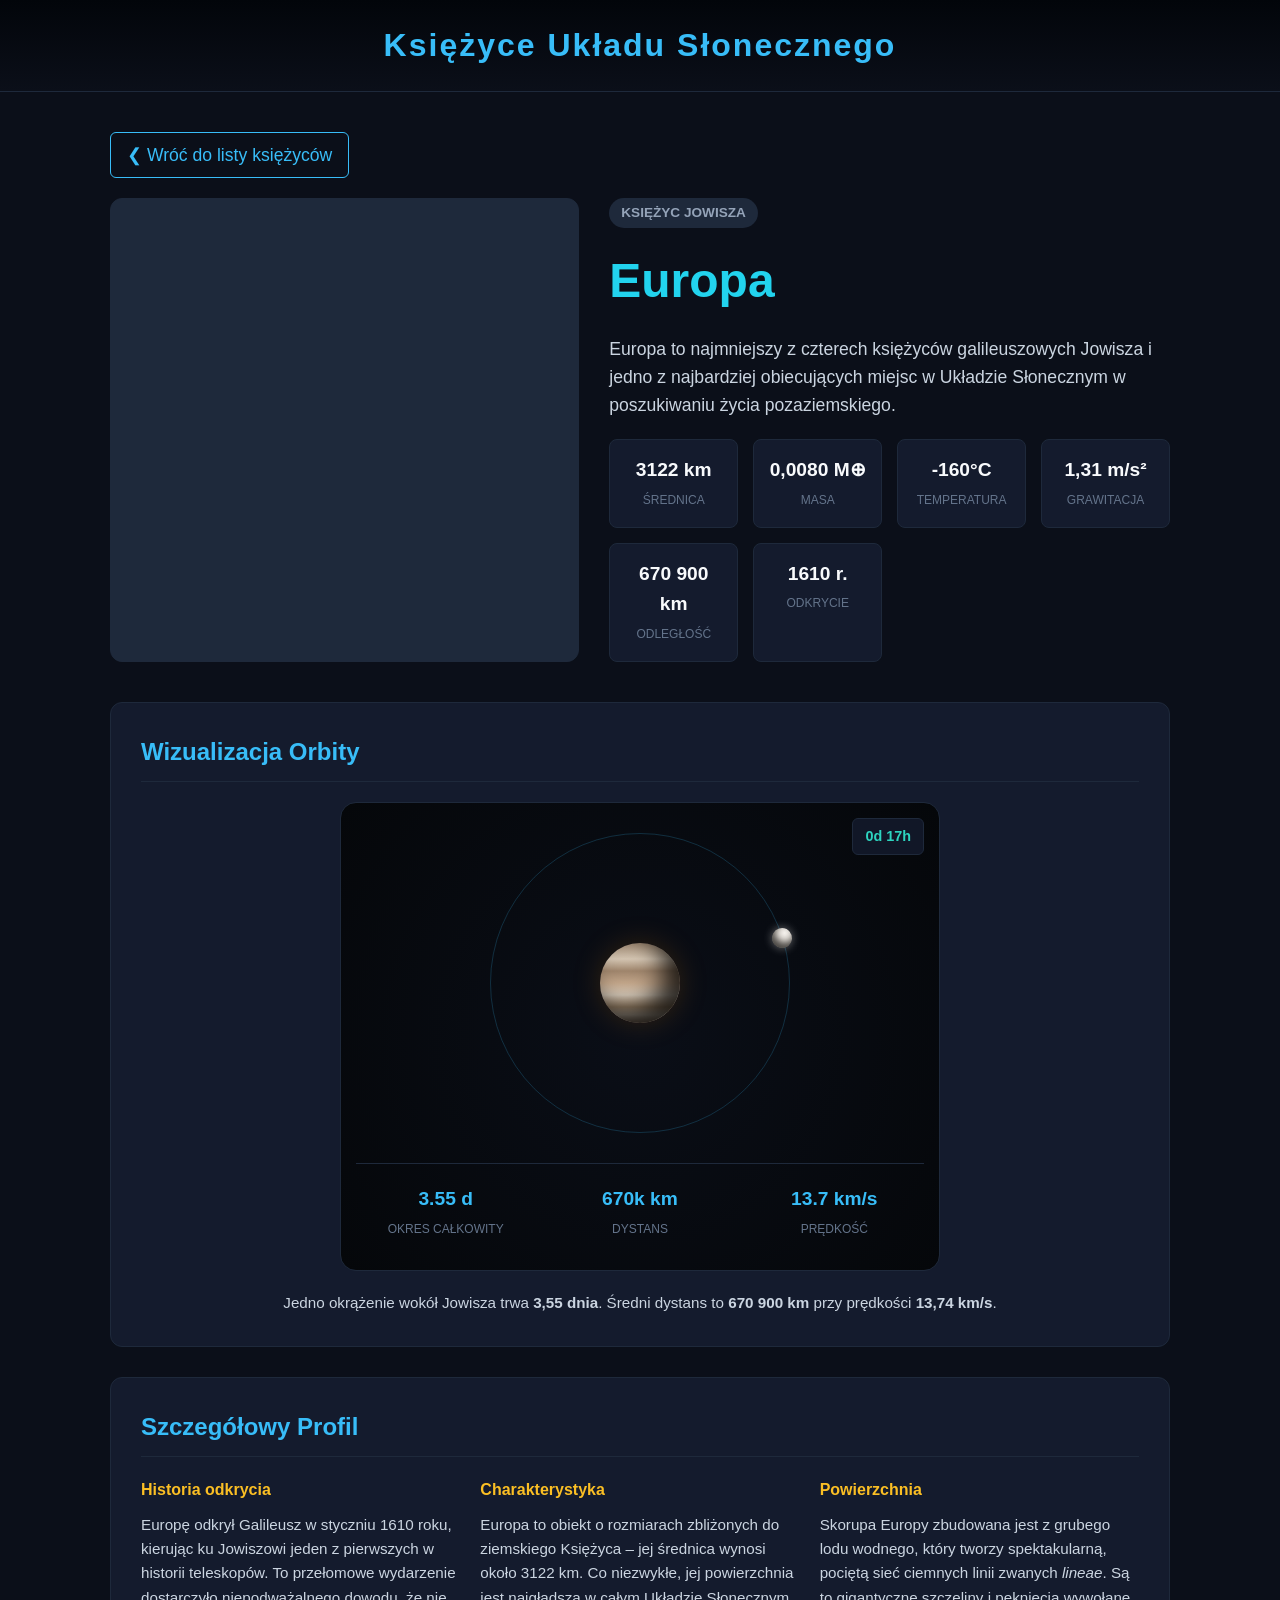
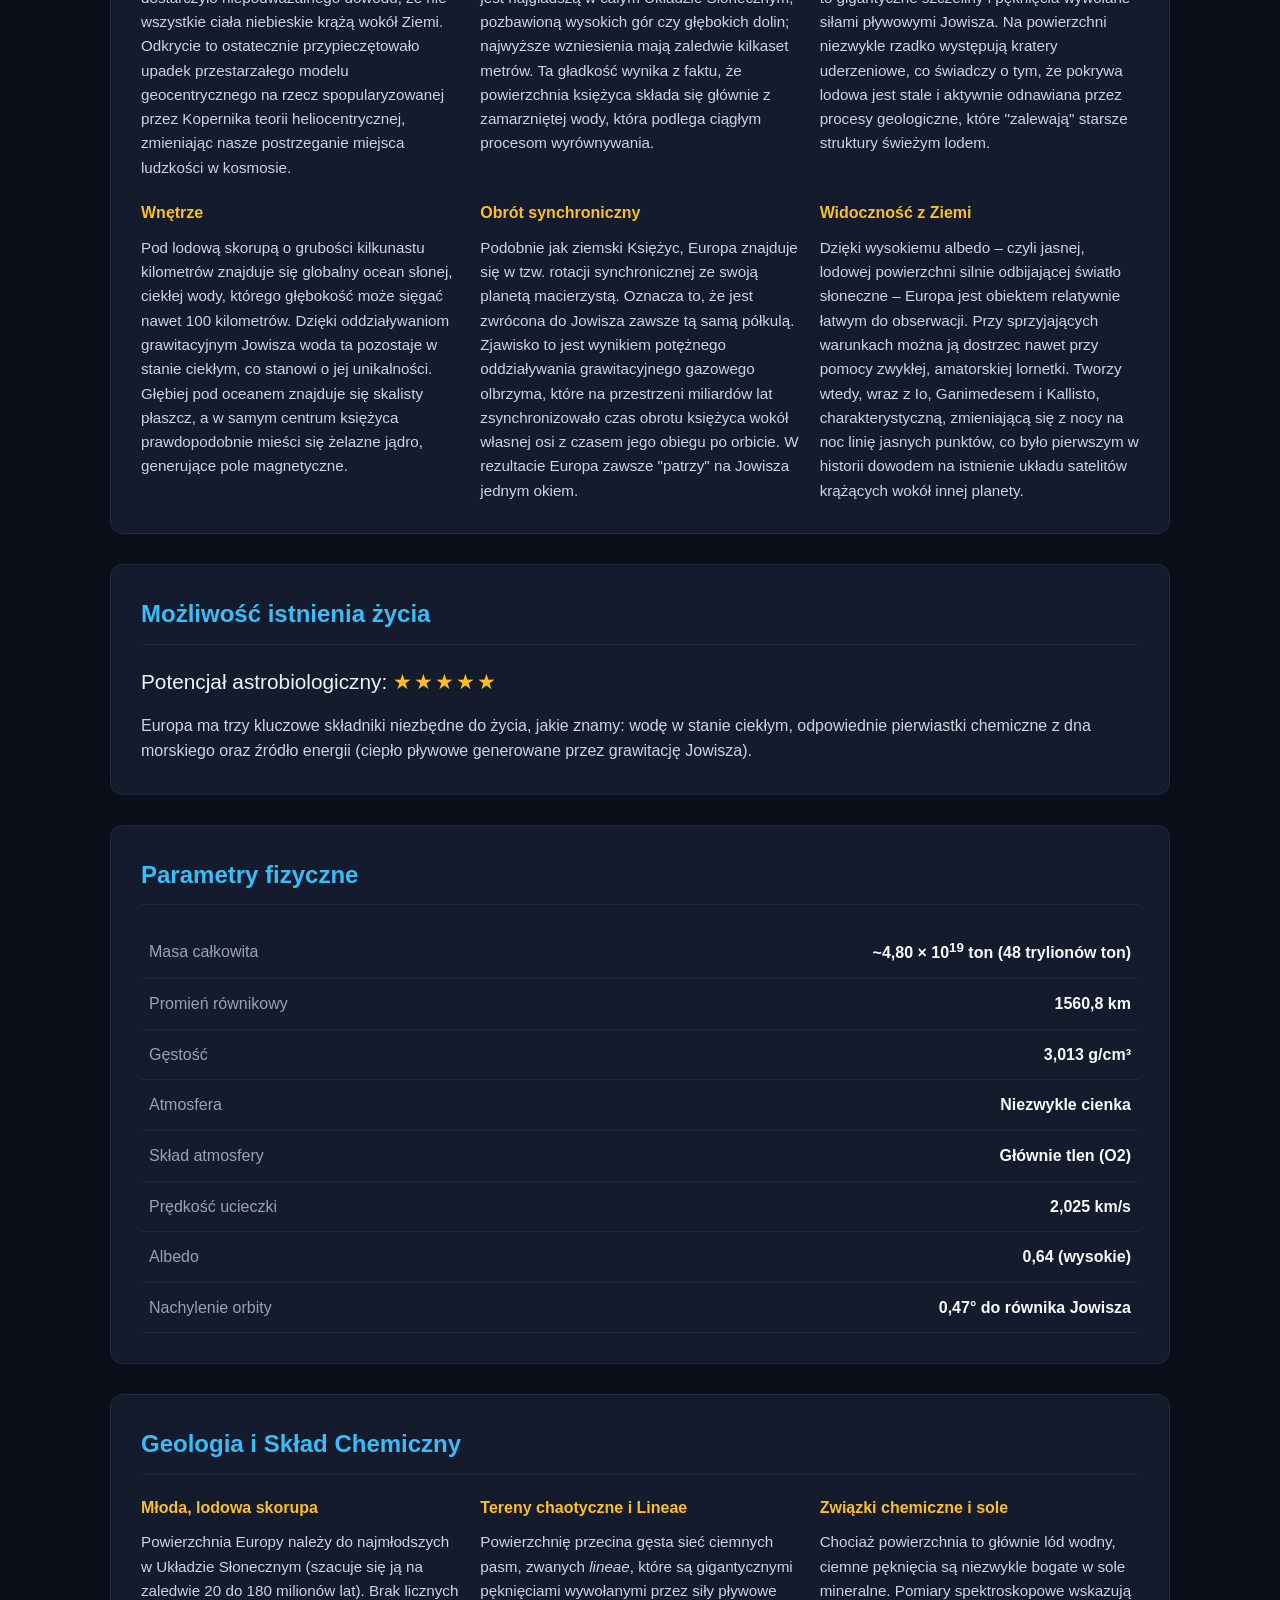
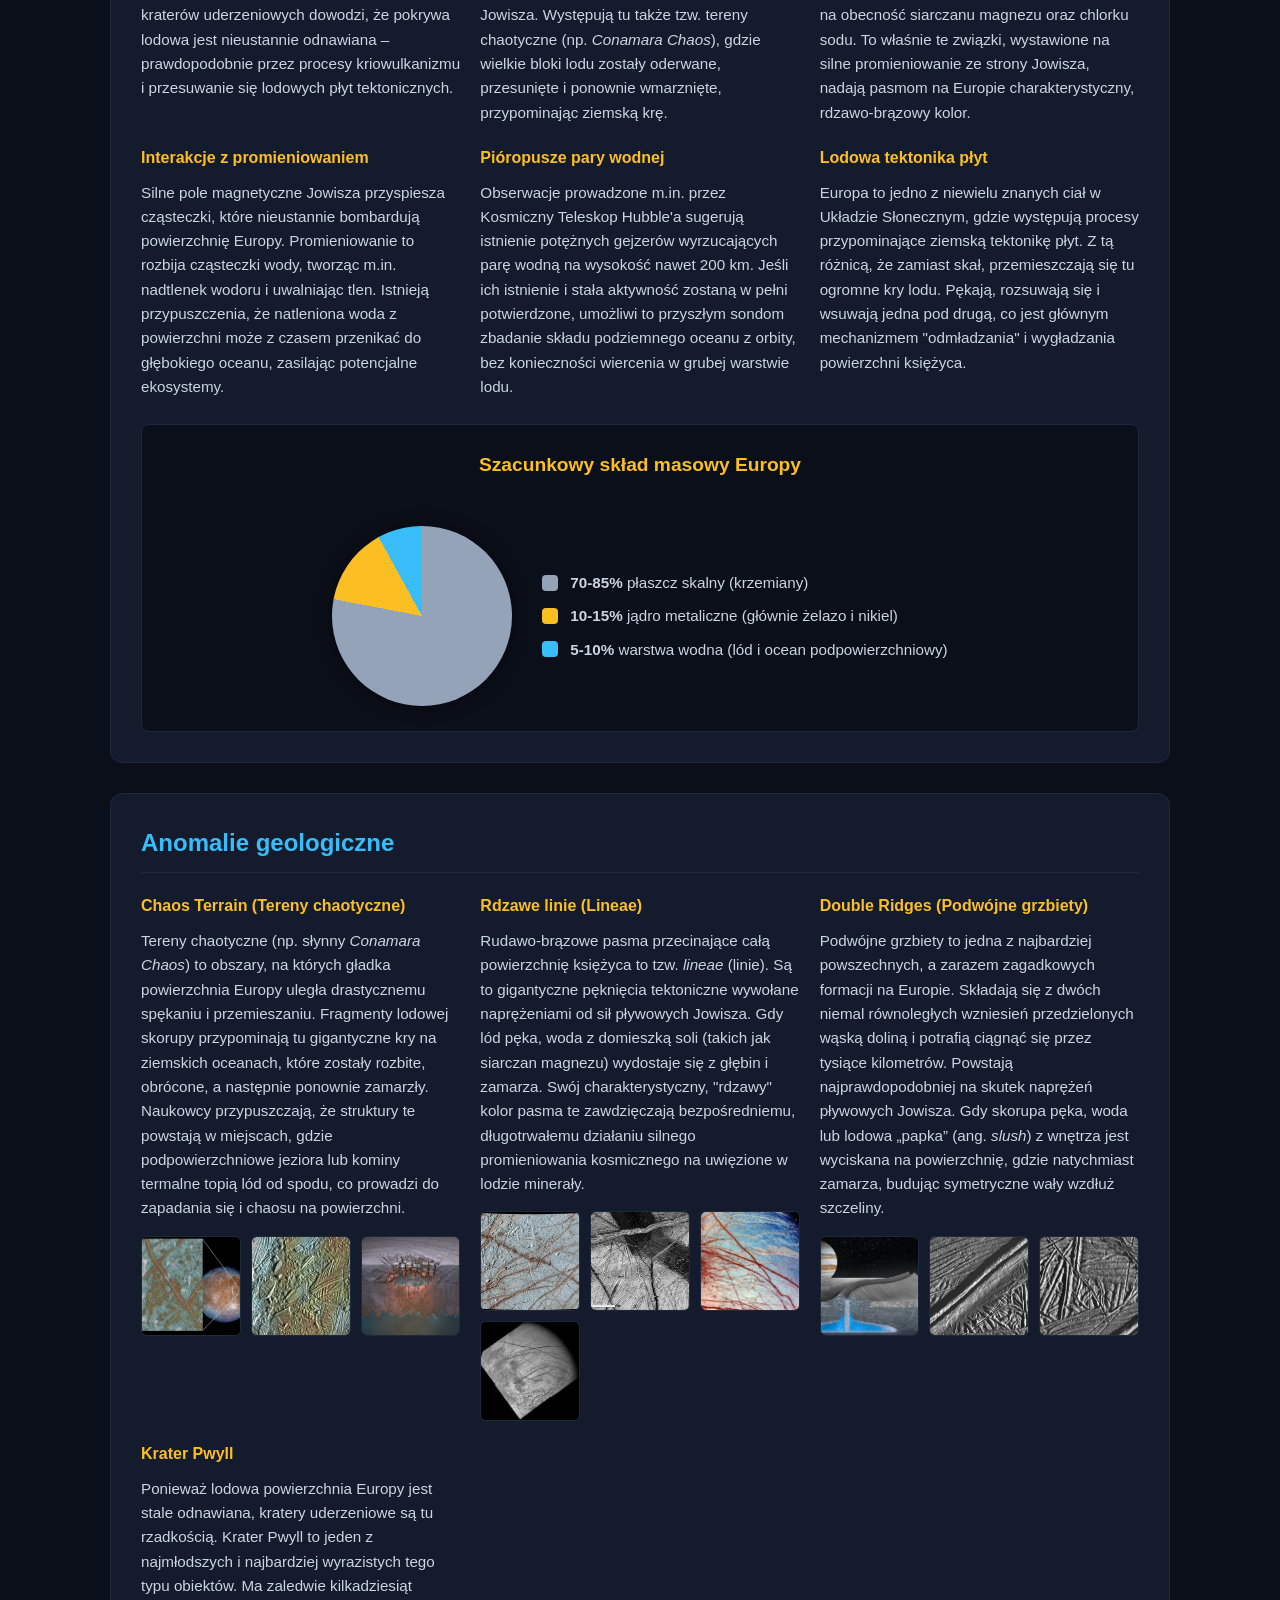
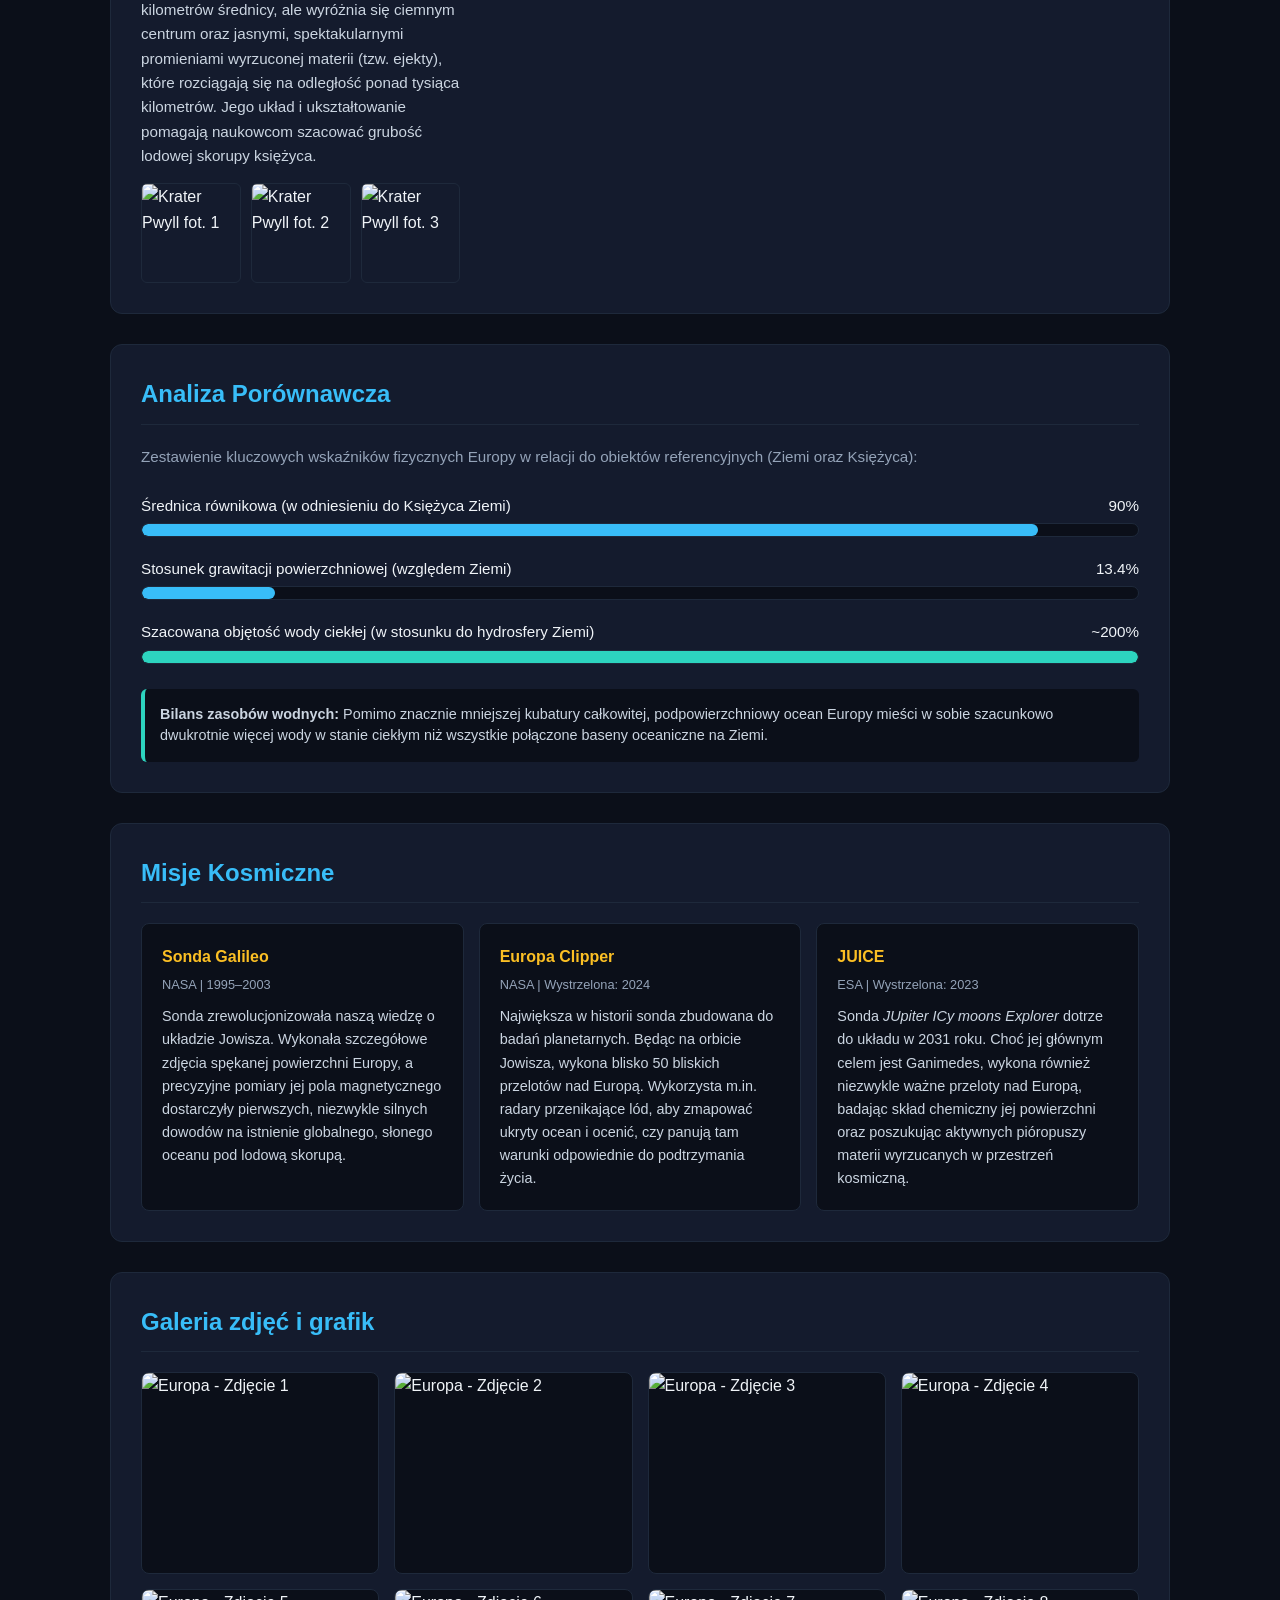
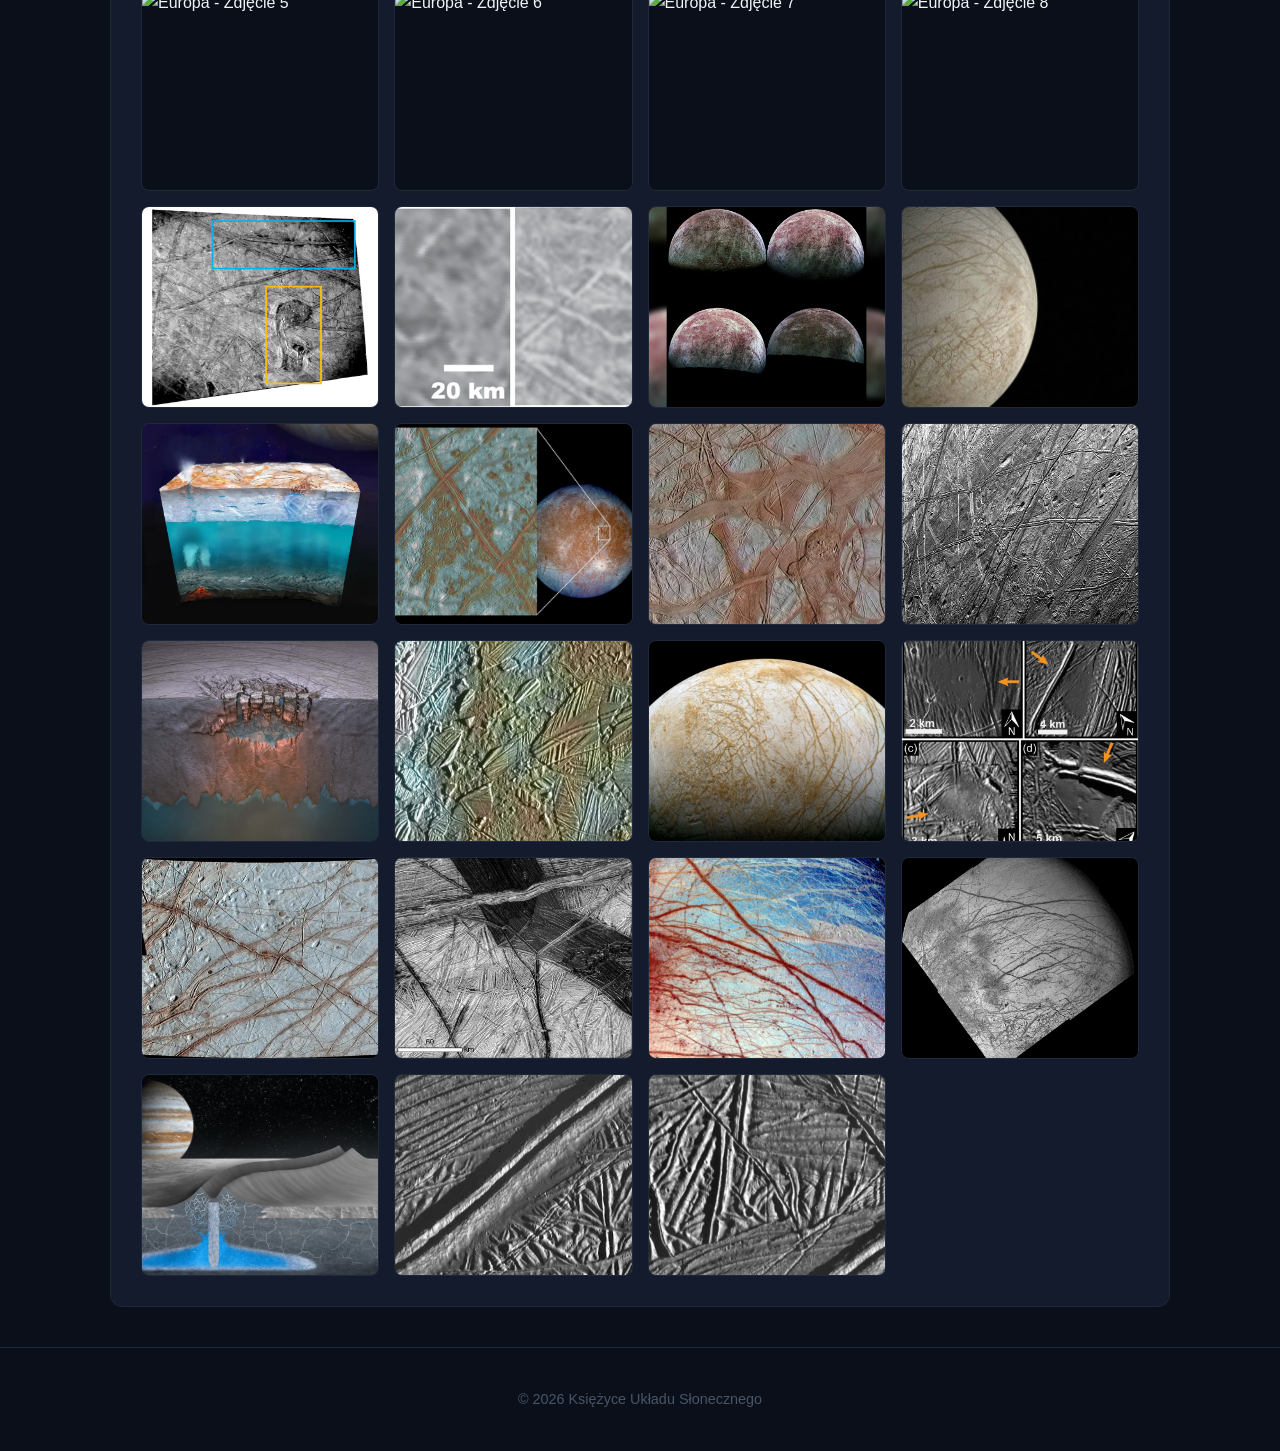
==== commit f70a4100: "Update europa.html" ====
--- a/europa.html
+++ b/europa.html
@@ -198,17 +198,6 @@
                         <img src="graphs/DReuropa1.jpg" alt="Double Ridges fot. 1" style="width: 100%; aspect-ratio: 1; object-fit: cover; border-radius: 6px; border: 1px solid #1e293b; cursor: pointer;">
                         <img src="graphs/DReuropa2.webp" alt="Double Ridges fot. 2" style="width: 100%; aspect-ratio: 1; object-fit: cover; border-radius: 6px; border: 1px solid #1e293b; cursor: pointer;">
                         <img src="graphs/DReuropa3.webp" alt="Double Ridges fot. 3" style="width: 100%; aspect-ratio: 1; object-fit: cover; border-radius: 6px; border: 1px solid #1e293b; cursor: pointer;">
-                    </div>
-                </div>
-
-                <div class="text-box">
-                    <h4>Tara Regio</h4>
-                    <p>Tara Regio to jeden z najbardziej rzucających się w oczy obszarów na powierzchni Europy, charakteryzujący się rozległymi terenami chaotycznymi. Badania spektroskopowe wykazały, że obszar ten jest niezwykle bogaty w chlorek sodu – czyli zwykłą sól kuchenną, prawdopodobnie pochodzącą z głębokiego oceanu. Intensywne promieniowanie Jowisza sprawia, że sole te nabierają charakterystycznego, rdzawego lub żółtawego zabarwienia, mocno odcinając się od reszty jasnego lodu.</p>
-                    
-                    <div class="gallery" style="display: grid; grid-template-columns: repeat(auto-fit, minmax(90px, 1fr)); gap: 10px; margin-top: 15px;">
-                        <img src="tara_1.jpg" alt="Tara Regio fot. 1" style="width: 100%; aspect-ratio: 1; object-fit: cover; border-radius: 6px; border: 1px solid #1e293b; cursor: pointer;">
-                        <img src="tara_2.jpg" alt="Tara Regio fot. 2" style="width: 100%; aspect-ratio: 1; object-fit: cover; border-radius: 6px; border: 1px solid #1e293b; cursor: pointer;">
-                        <img src="tara_3.jpg" alt="Tara Regio fot. 3" style="width: 100%; aspect-ratio: 1; object-fit: cover; border-radius: 6px; border: 1px solid #1e293b; cursor: pointer;">
                     </div>
                 </div>
 
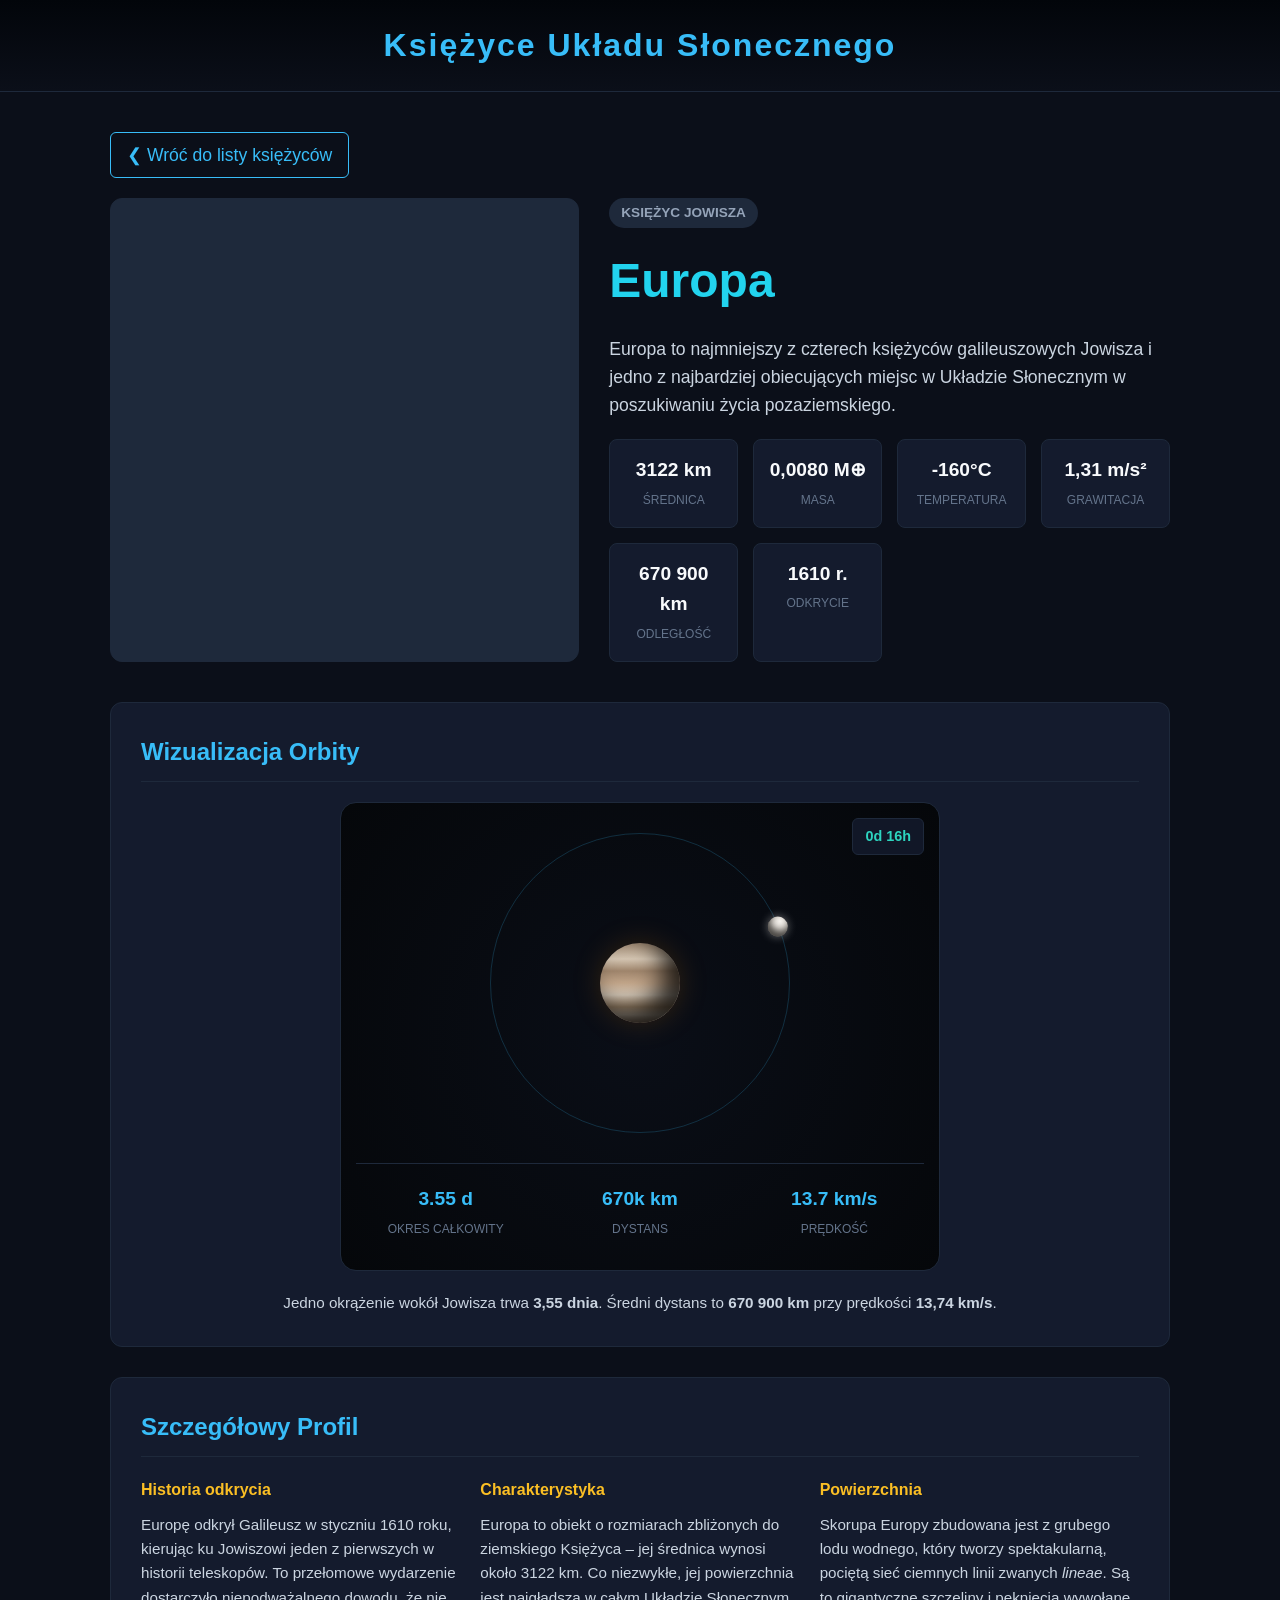
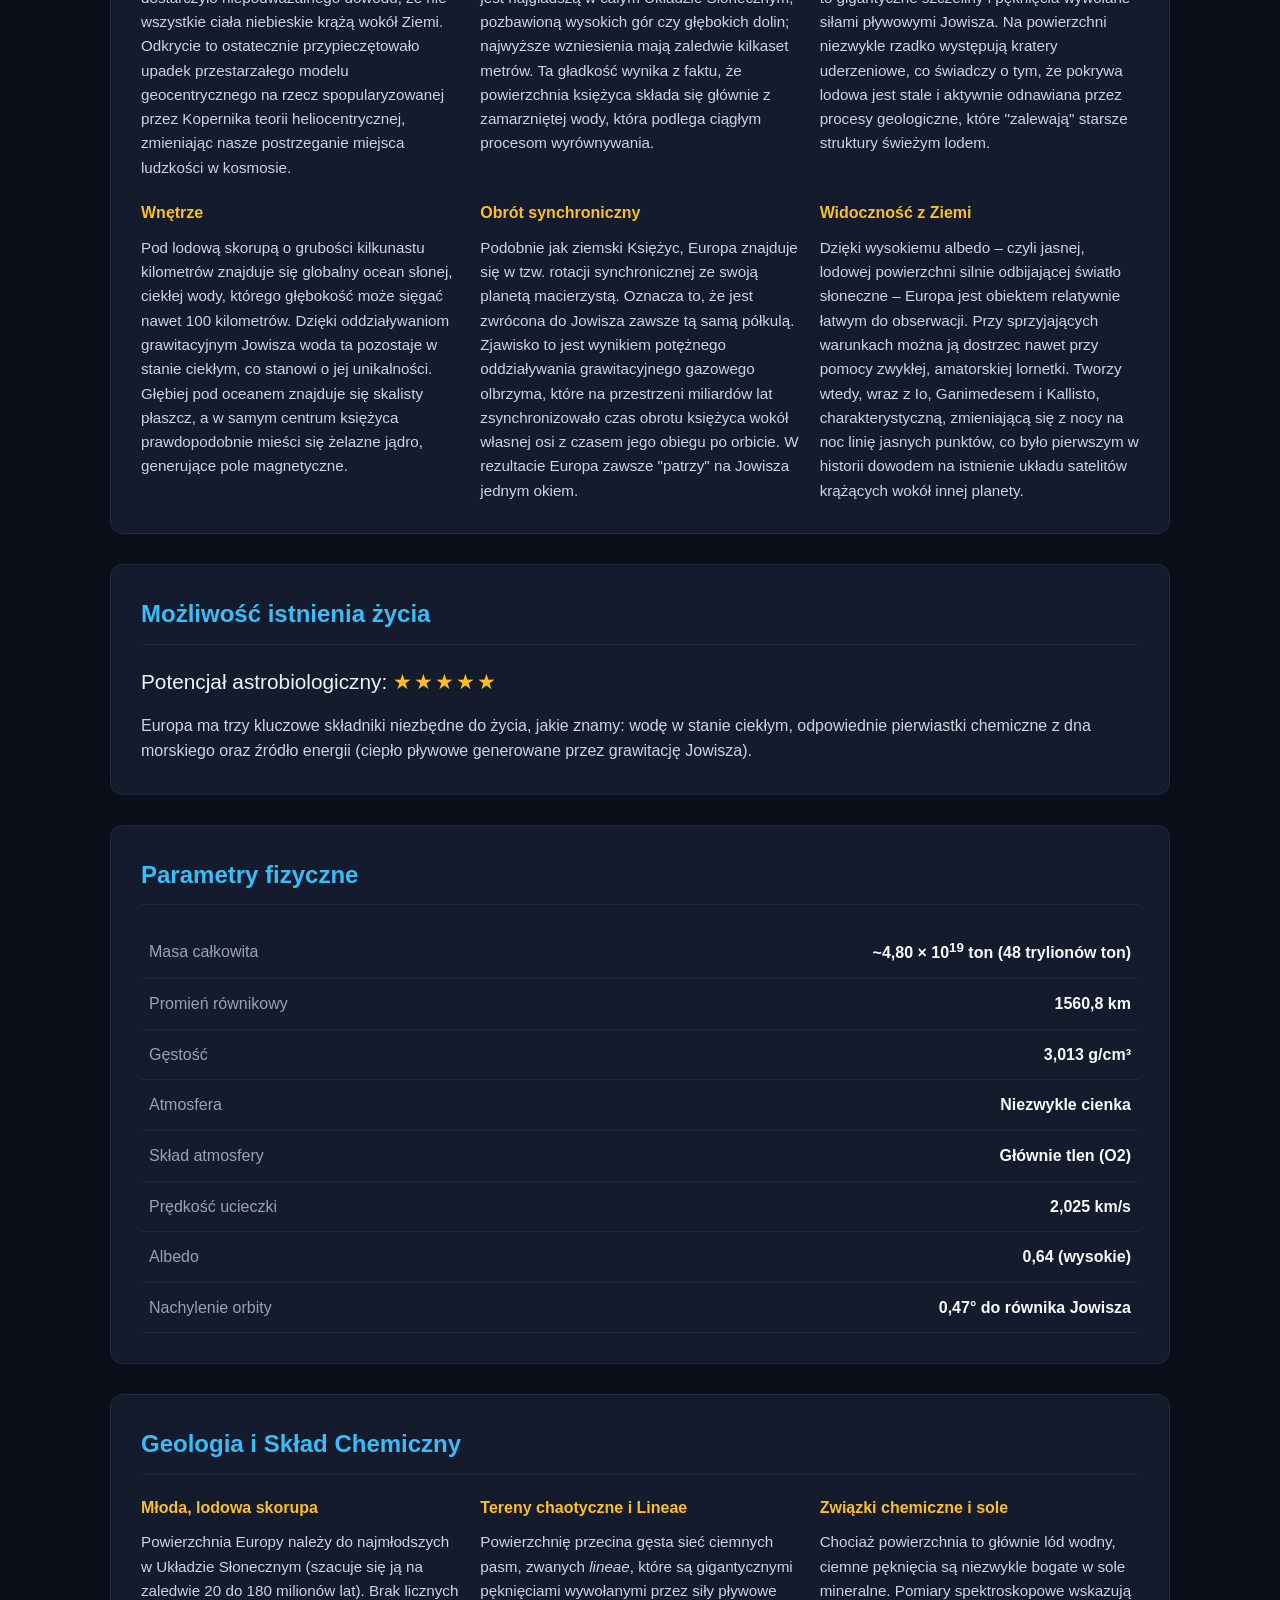
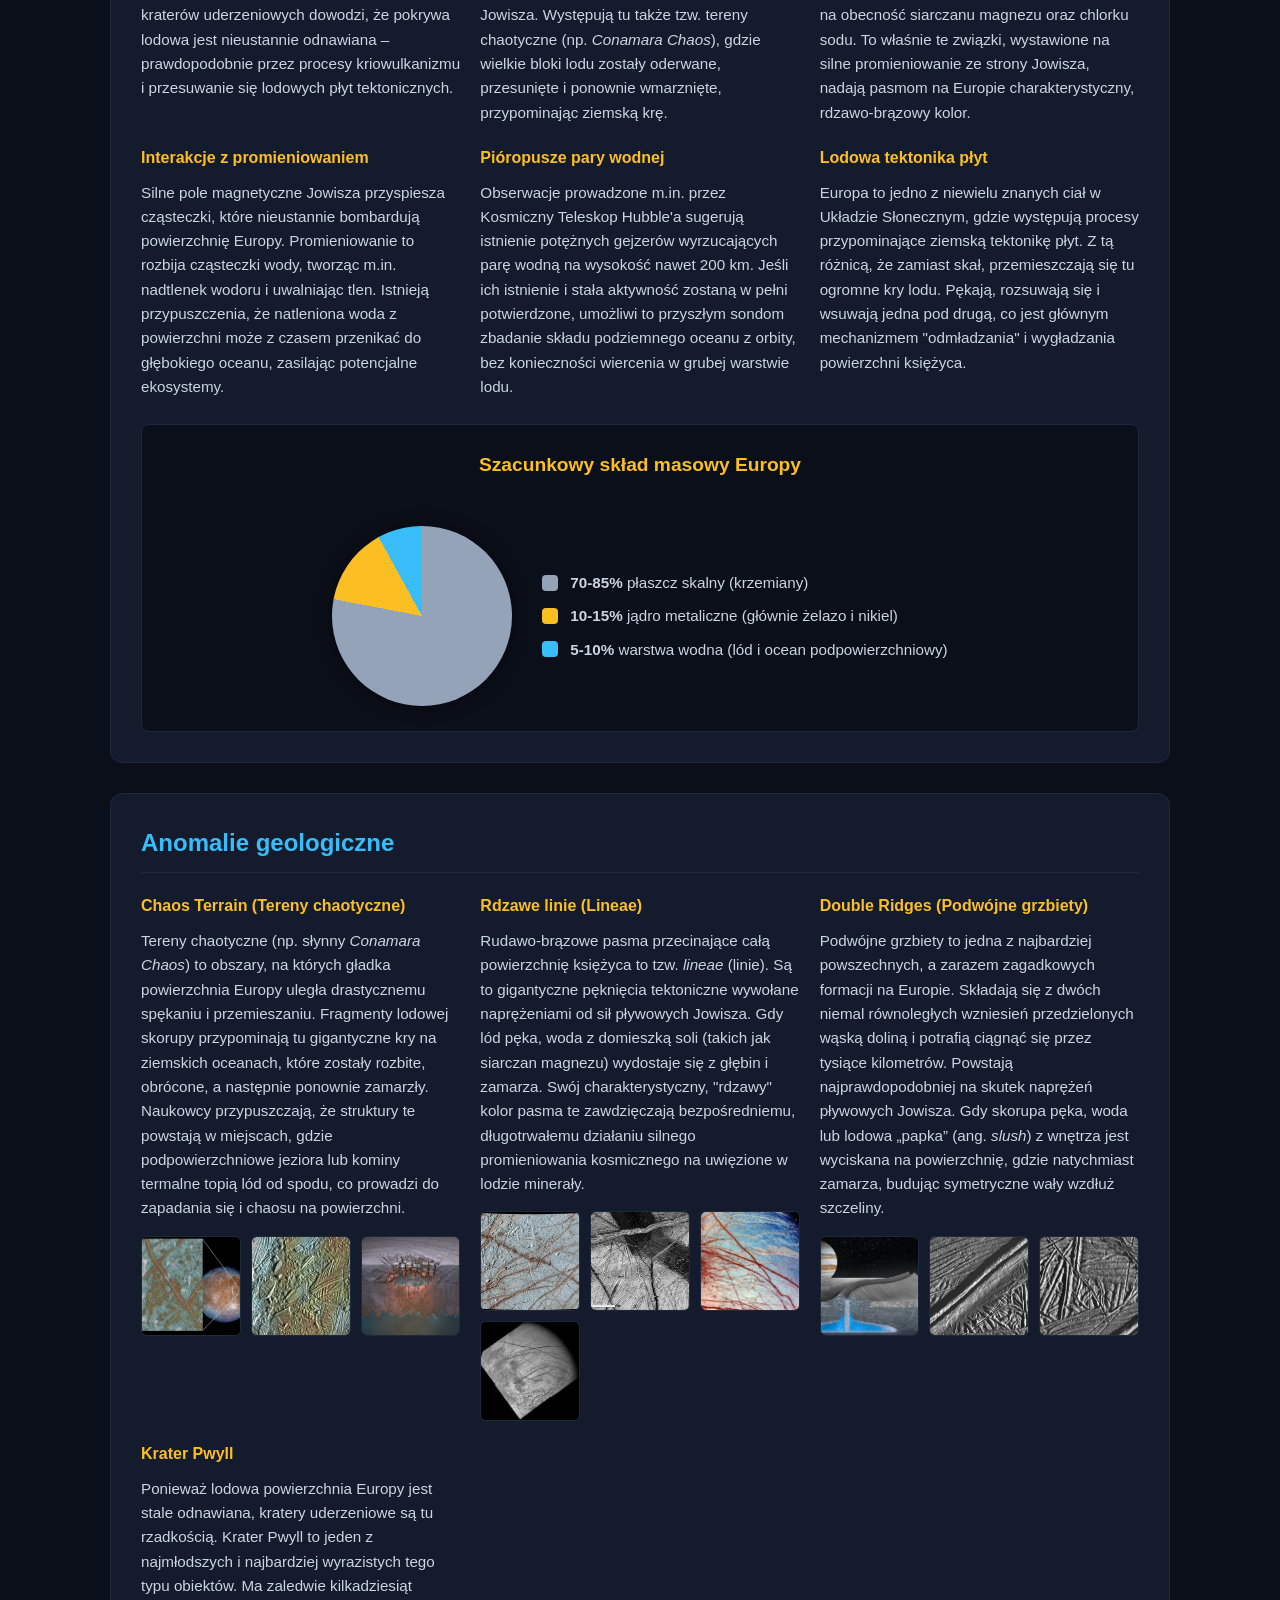
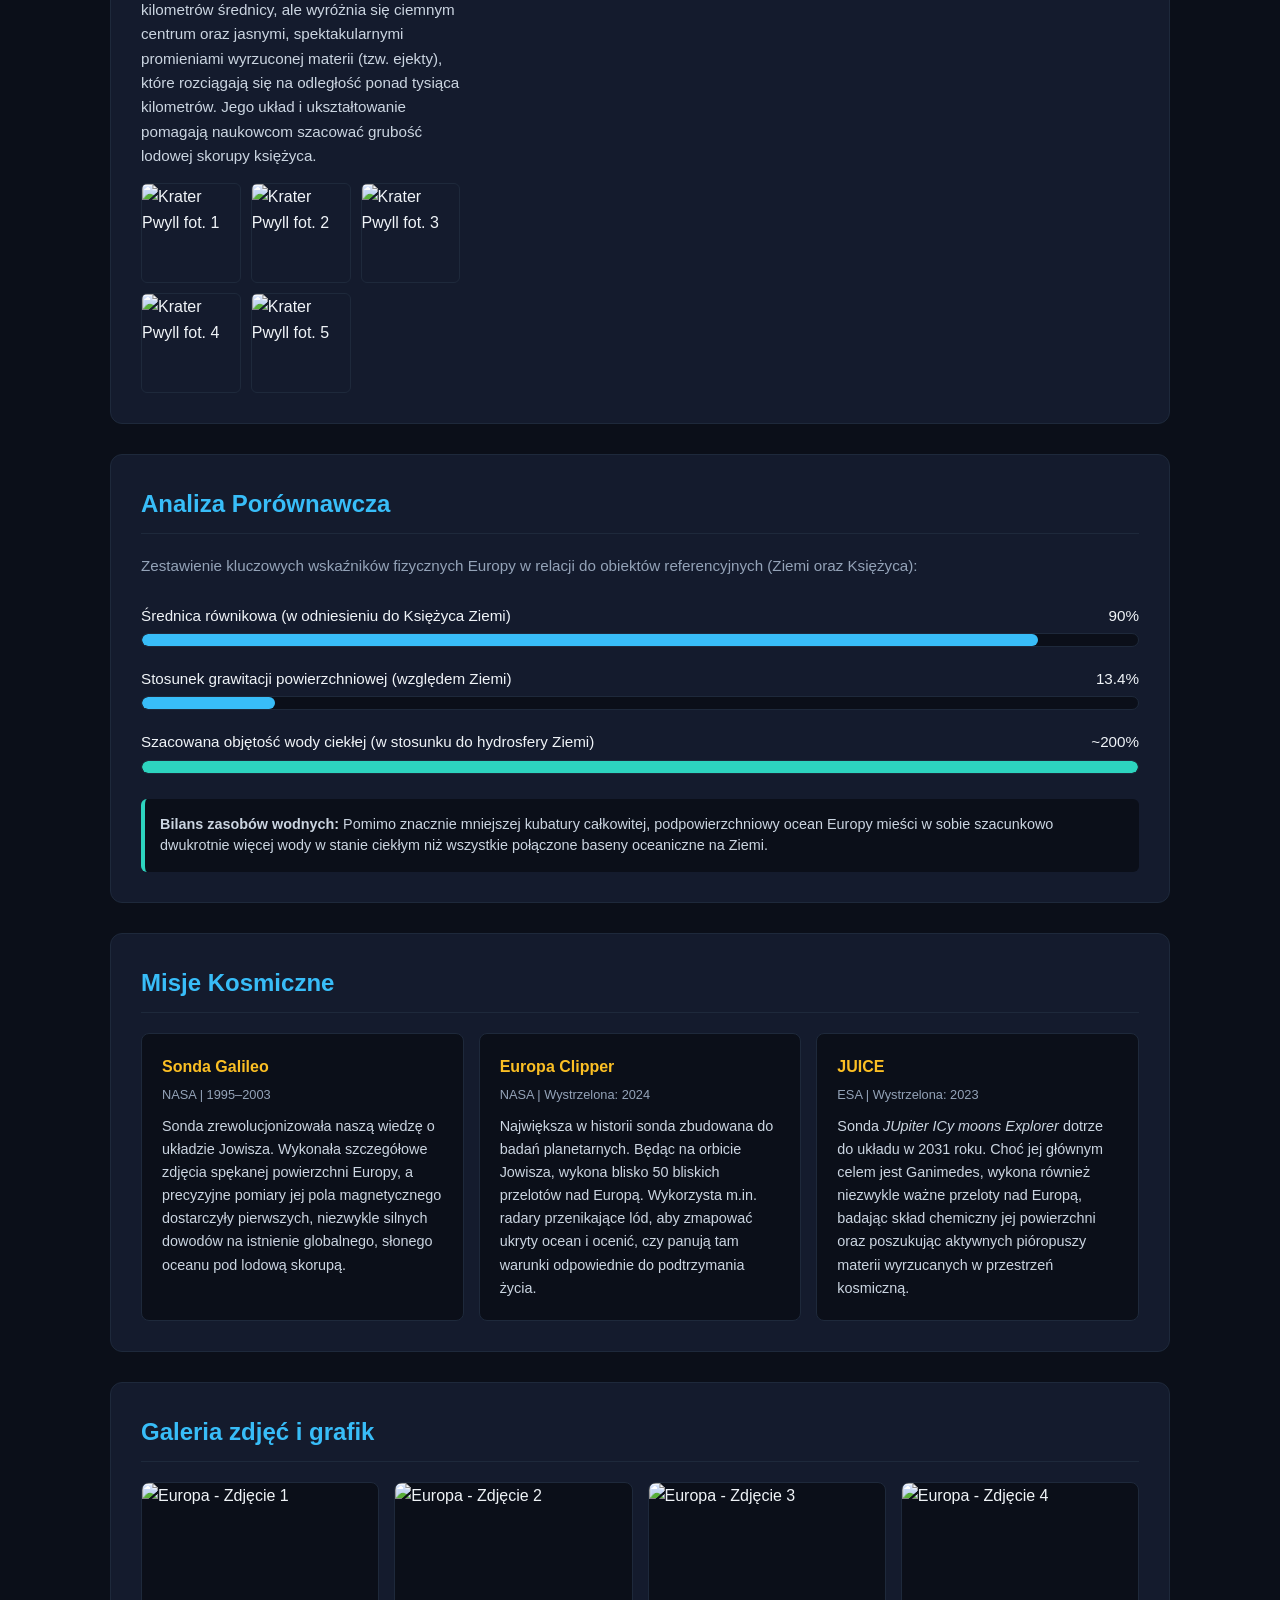
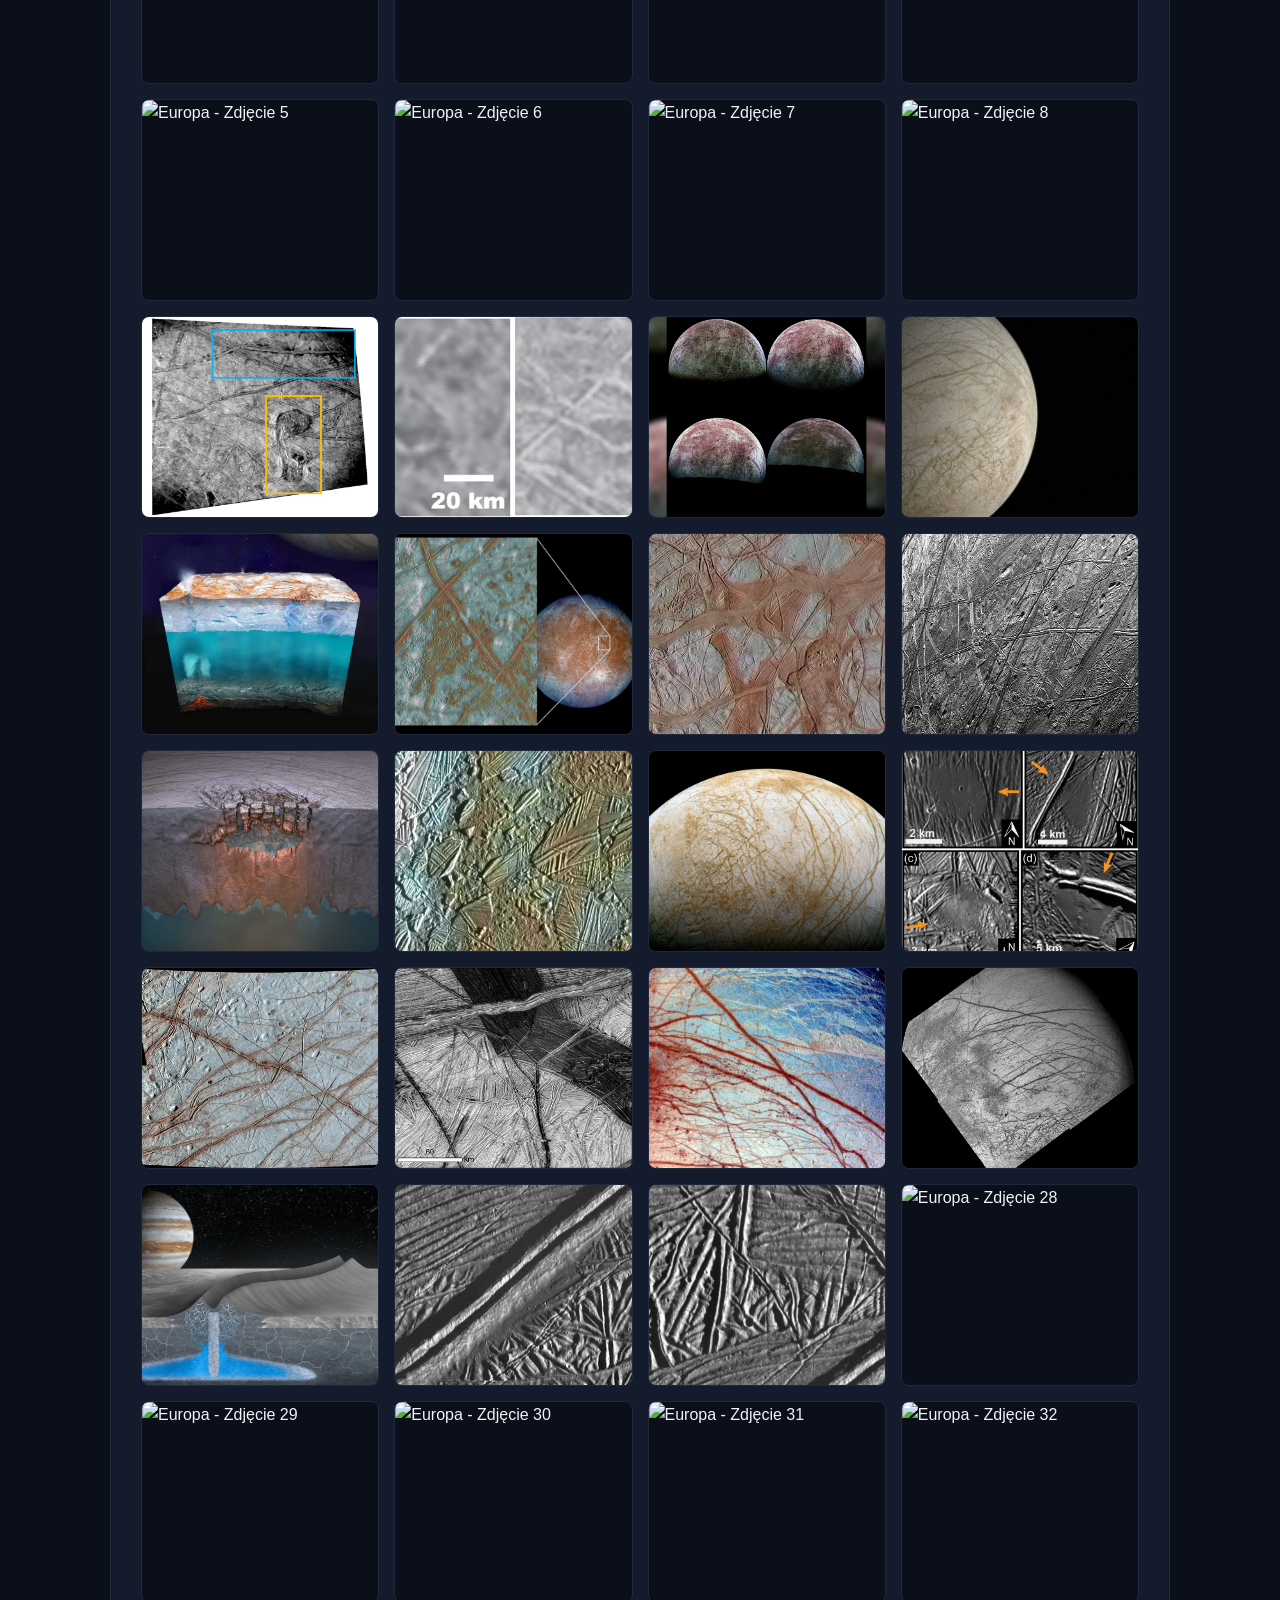
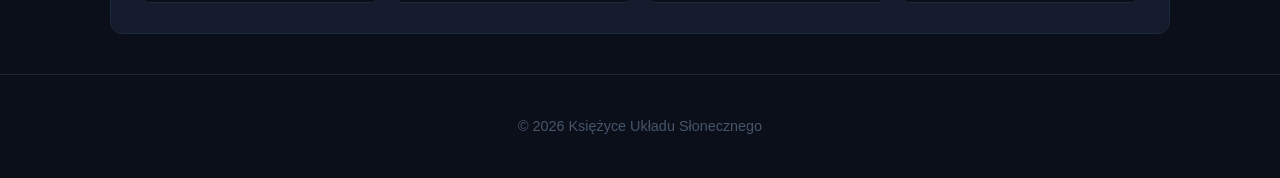
==== commit 37f1c6dc: "Update europa.html" ====
--- a/europa.html
+++ b/europa.html
@@ -206,9 +206,11 @@
                     <p>Ponieważ lodowa powierzchnia Europy jest stale odnawiana, kratery uderzeniowe są tu rzadkością. Krater Pwyll to jeden z najmłodszych i najbardziej wyrazistych tego typu obiektów. Ma zaledwie kilkadziesiąt kilometrów średnicy, ale wyróżnia się ciemnym centrum oraz jasnymi, spektakularnymi promieniami wyrzuconej materii (tzw. ejekty), które rozciągają się na odległość ponad tysiąca kilometrów. Jego układ i ukształtowanie pomagają naukowcom szacować grubość lodowej skorupy księżyca.</p>
                     
                     <div class="gallery" style="display: grid; grid-template-columns: repeat(auto-fit, minmax(90px, 1fr)); gap: 10px; margin-top: 15px;">
-                        <img src="pwyll_1.jpg" alt="Krater Pwyll fot. 1" style="width: 100%; aspect-ratio: 1; object-fit: cover; border-radius: 6px; border: 1px solid #1e293b; cursor: pointer;">
-                        <img src="pwyll_2.jpg" alt="Krater Pwyll fot. 2" style="width: 100%; aspect-ratio: 1; object-fit: cover; border-radius: 6px; border: 1px solid #1e293b; cursor: pointer;">
-                        <img src="pwyll_3.jpg" alt="Krater Pwyll fot. 3" style="width: 100%; aspect-ratio: 1; object-fit: cover; border-radius: 6px; border: 1px solid #1e293b; cursor: pointer;">
+                        <img src="graph/pwyll1.jpg" alt="Krater Pwyll fot. 1" style="width: 100%; aspect-ratio: 1; object-fit: cover; border-radius: 6px; border: 1px solid #1e293b; cursor: pointer;">
+                        <img src="graph/pwyll2.webp" alt="Krater Pwyll fot. 2" style="width: 100%; aspect-ratio: 1; object-fit: cover; border-radius: 6px; border: 1px solid #1e293b; cursor: pointer;">
+                        <img src="graph/pwyll3.webp" alt="Krater Pwyll fot. 3" style="width: 100%; aspect-ratio: 1; object-fit: cover; border-radius: 6px; border: 1px solid #1e293b; cursor: pointer;">
+                        <img src="graph/pwyll4.jpg" alt="Krater Pwyll fot. 4" style="width: 100%; aspect-ratio: 1; object-fit: cover; border-radius: 6px; border: 1px solid #1e293b; cursor: pointer;">
+                        <img src="graph/pwyll5.jpg" alt="Krater Pwyll fot. 5" style="width: 100%; aspect-ratio: 1; object-fit: cover; border-radius: 6px; border: 1px solid #1e293b; cursor: pointer;">
                     </div>
                 </div>
 
@@ -293,6 +295,11 @@
                 <div class="slide-container"><img src="graphs/DReuropa1.jpg" alt="Europa - Zdjęcie 25"></div>
                 <div class="slide-container"><img src="graphs/DReuropa2.webp" alt="Europa - Zdjęcie 26"></div>
                 <div class="slide-container"><img src="graphs/DReuropa3.webp" alt="Europa - Zdjęcie 27"></div>
+                <div class="slide-container"><img src="graph/pwyll1.jpg" alt="Europa - Zdjęcie 28"></div>
+                <div class="slide-container"><img src="graph/pwyll2.webp" alt="Europa - Zdjęcie 29"></div>
+                <div class="slide-container"><img src="graph/pwyll3.webp" alt="Europa - Zdjęcie 30"></div>
+                <div class="slide-container"><img src="graph/pwyll4.jpg" alt="Europa - Zdjęcie 31"></div>
+                <div class="slide-container"><img src="graph/pwyll5.jpg" alt="Europa - Zdjęcie 32"></div>
             </div>
         </div>
 
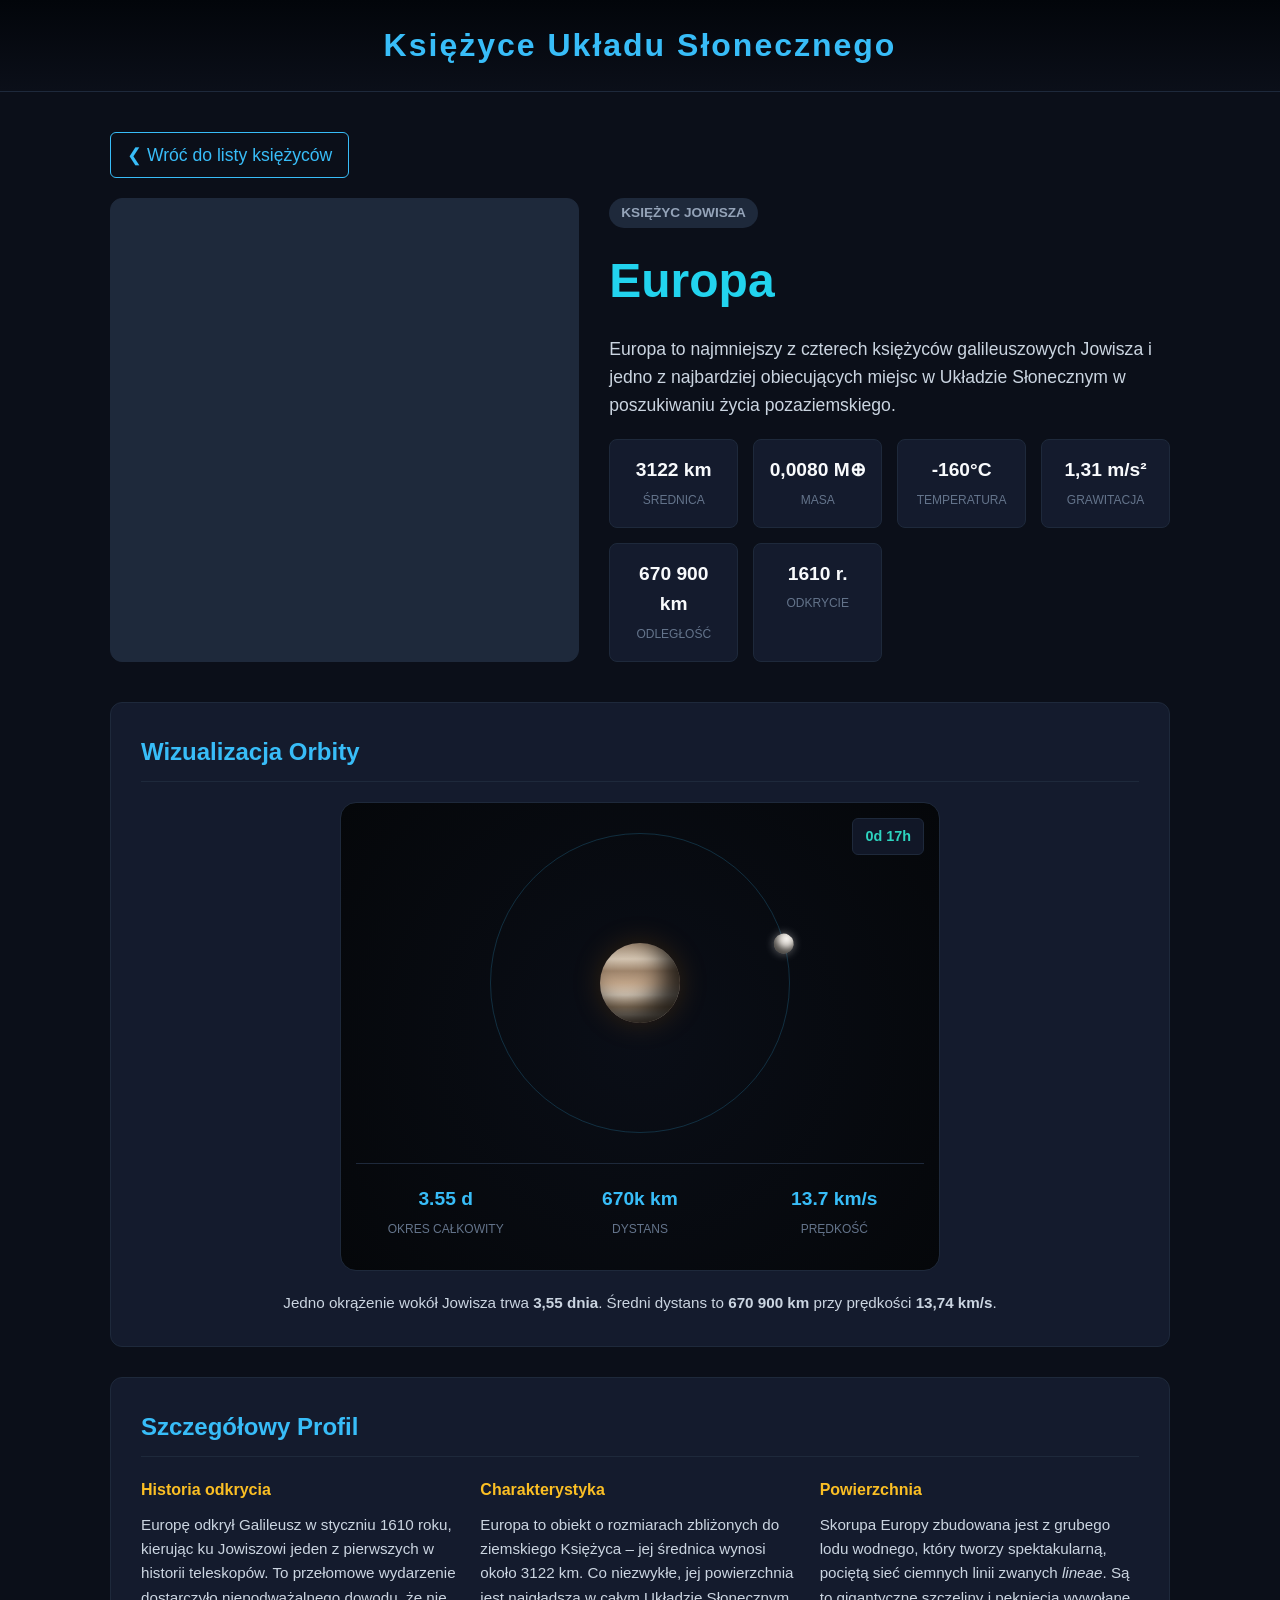
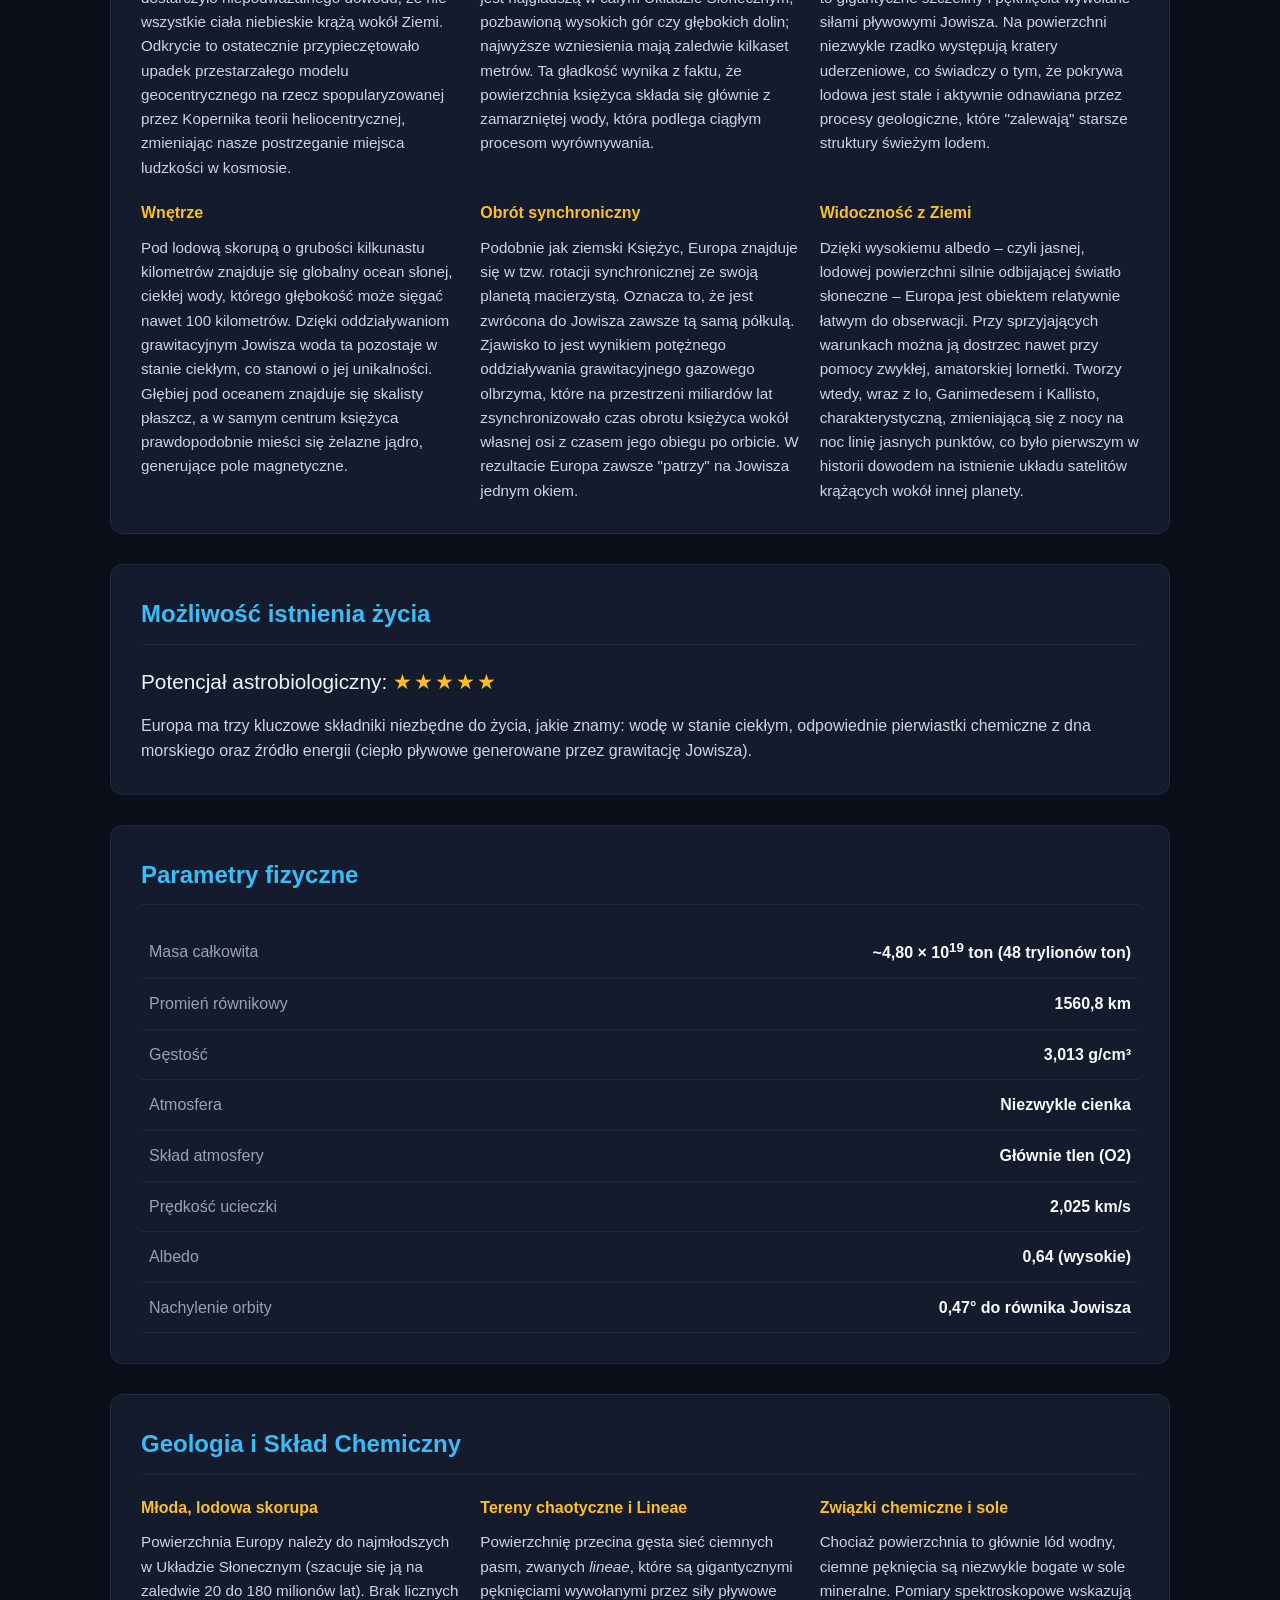
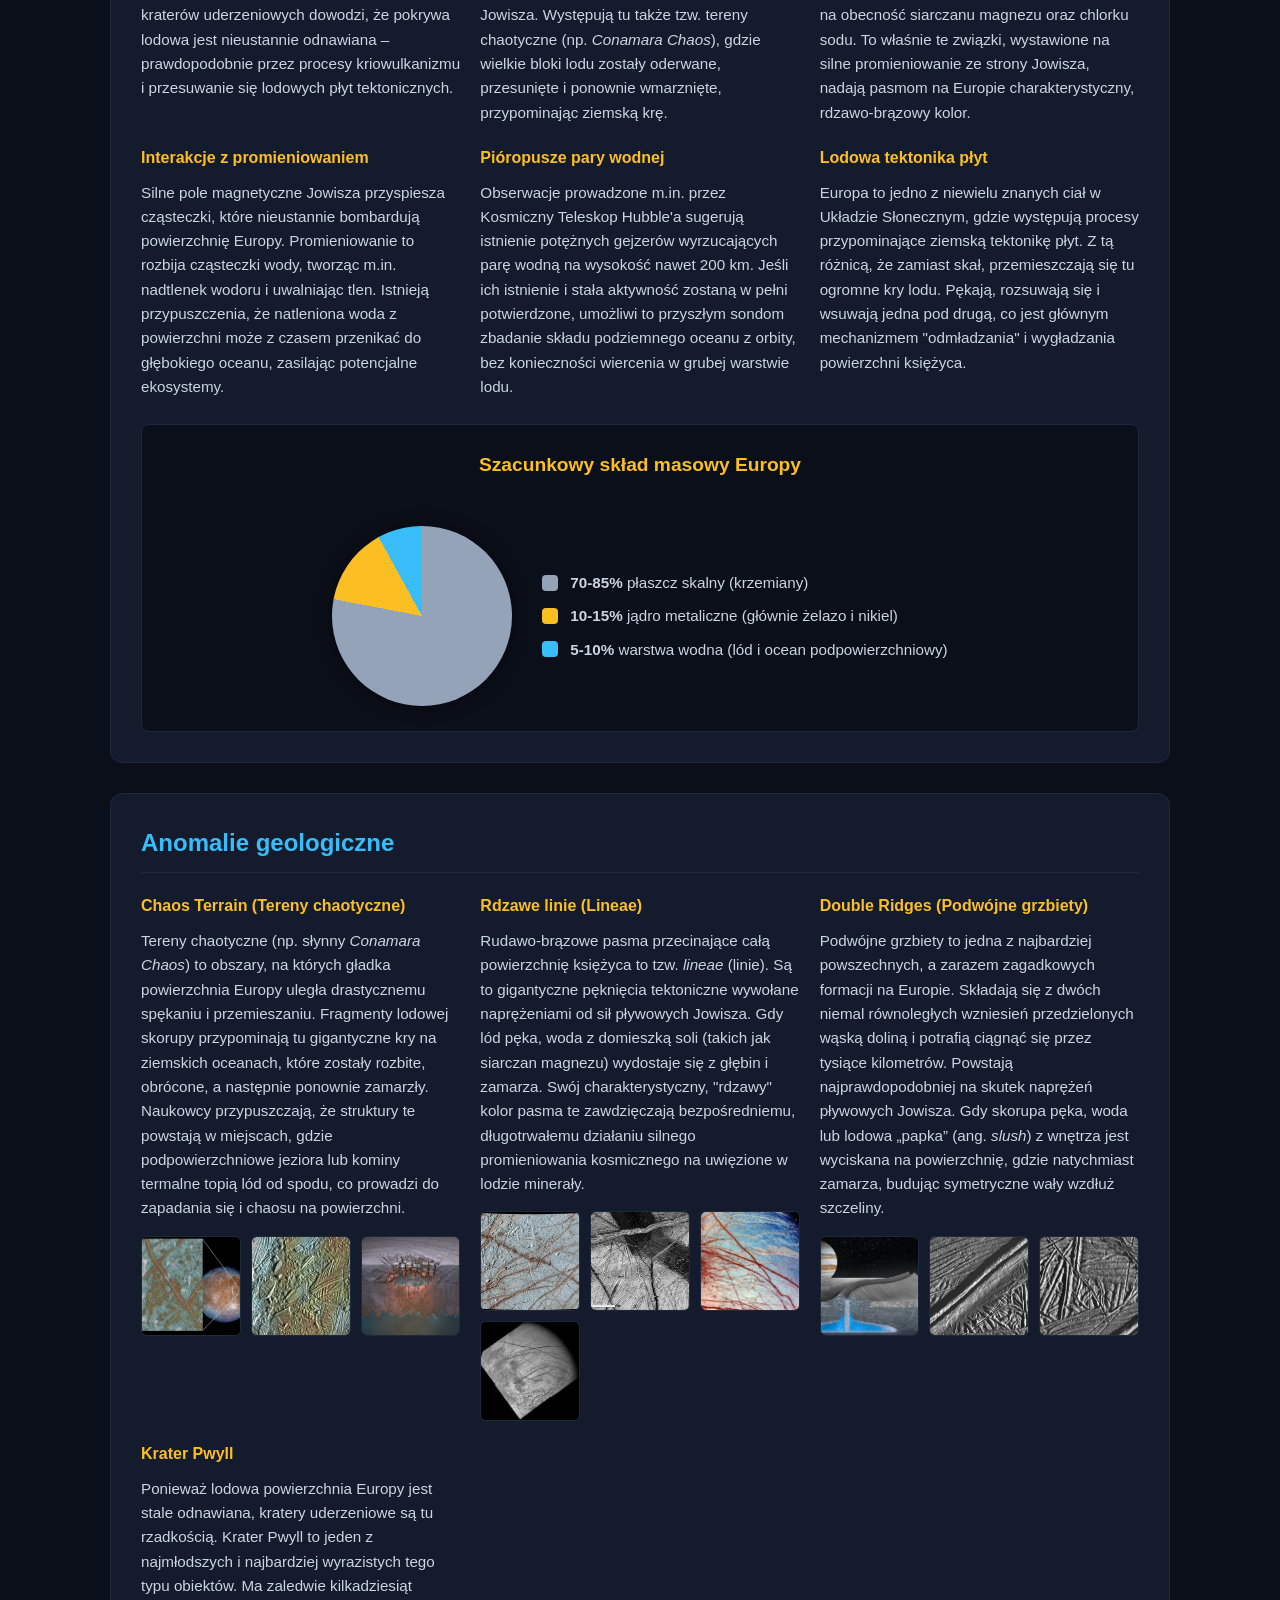
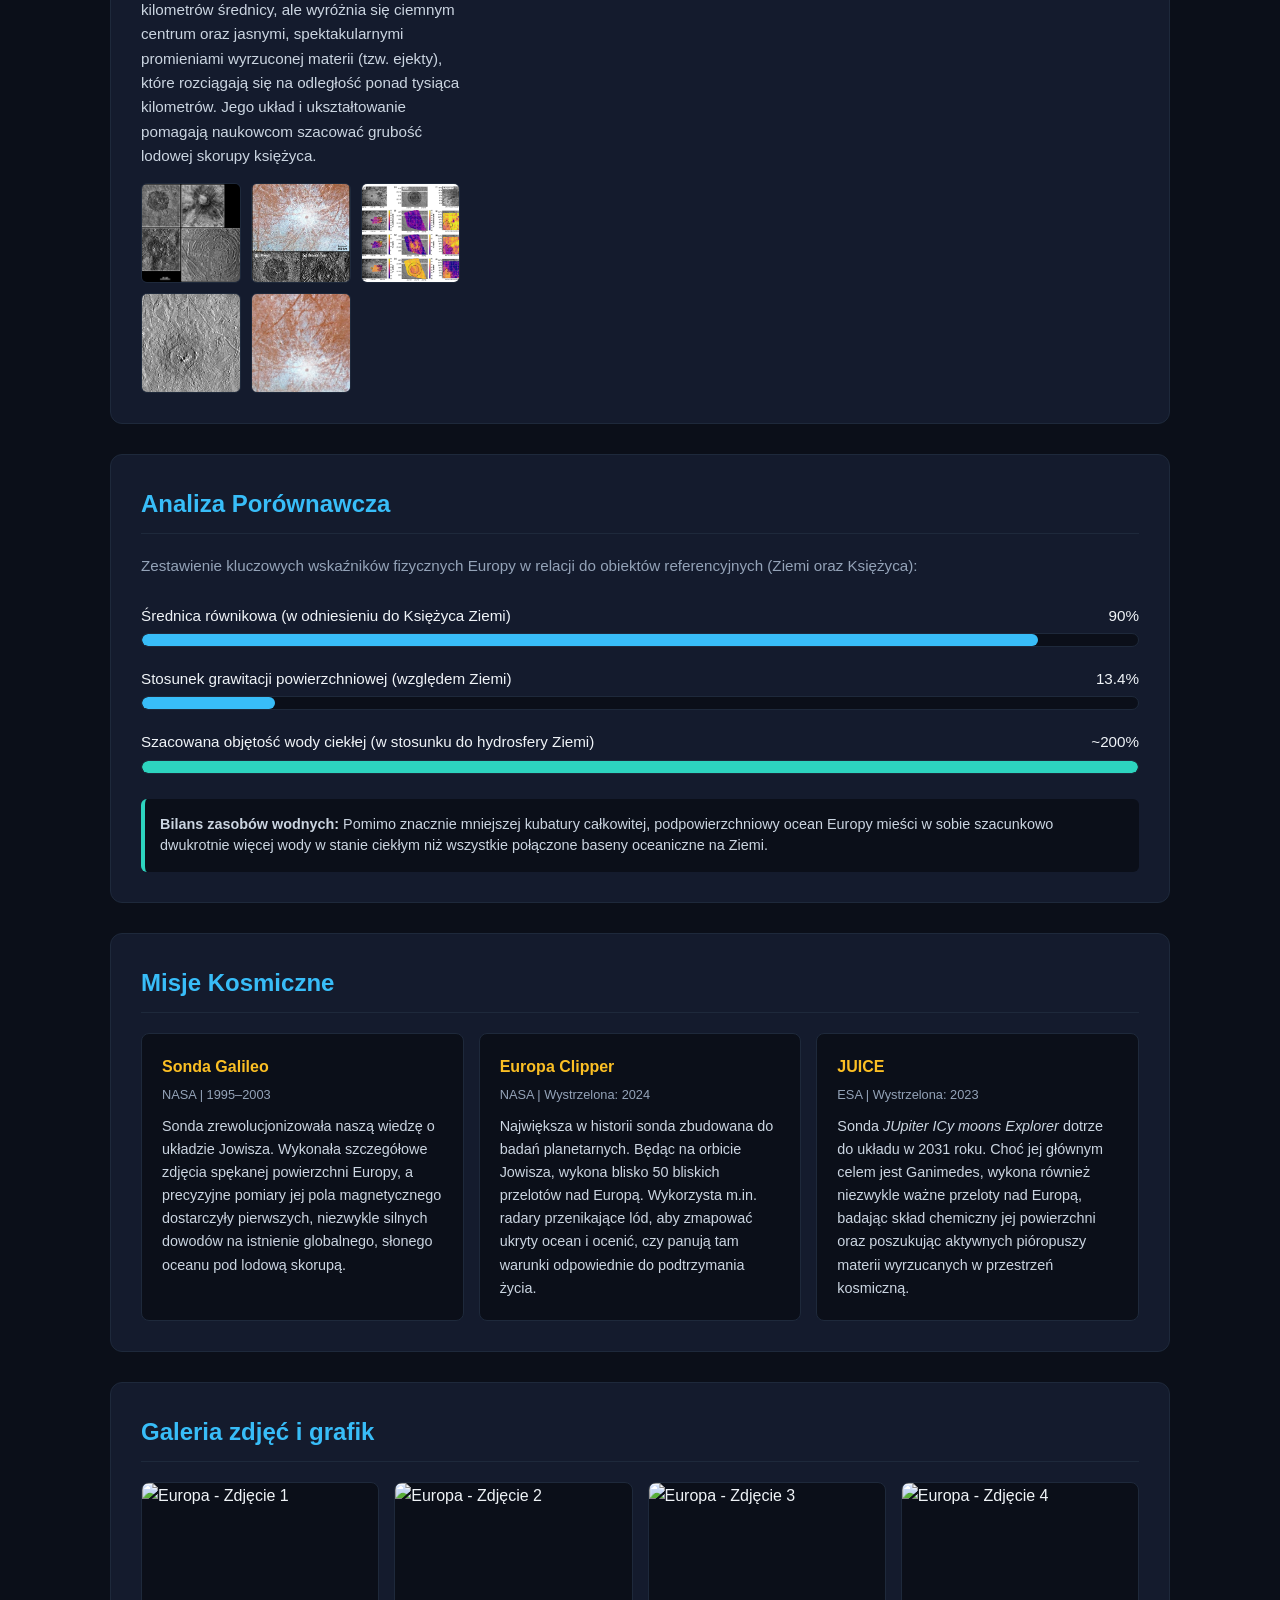
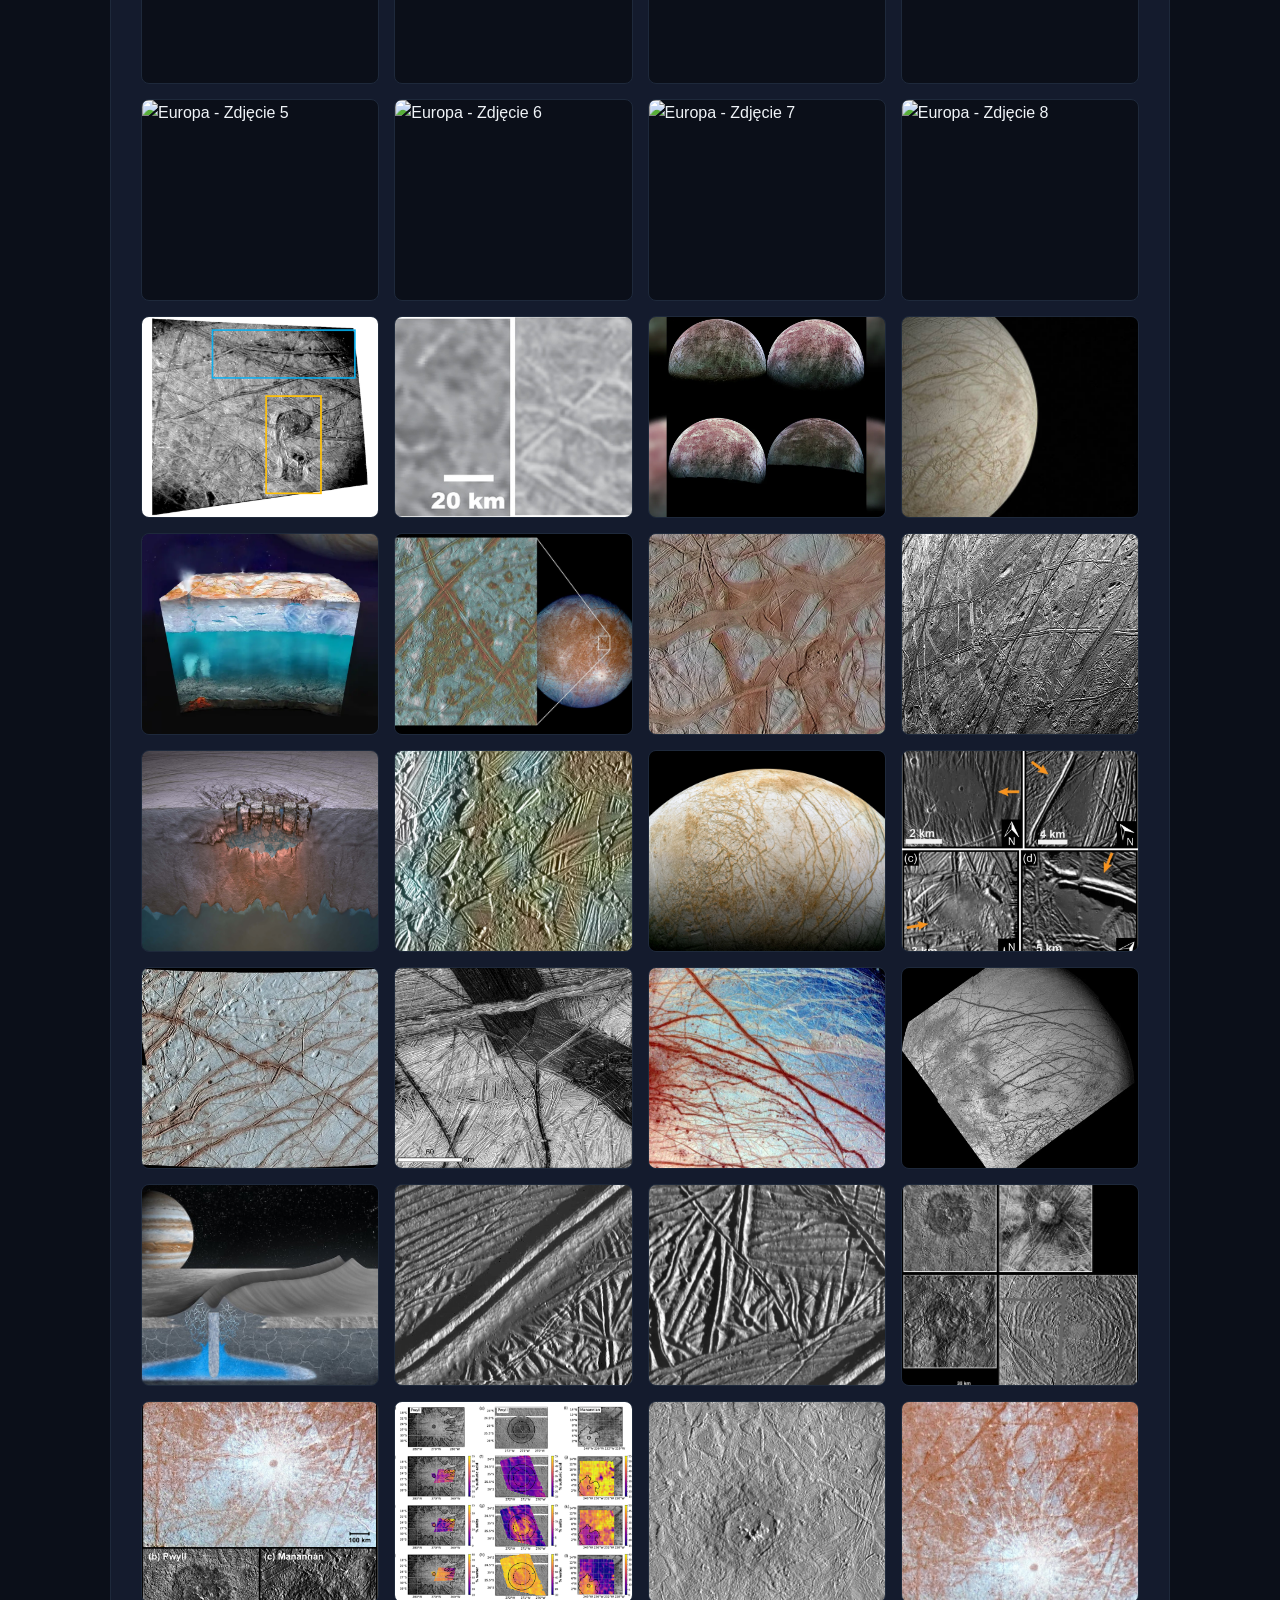
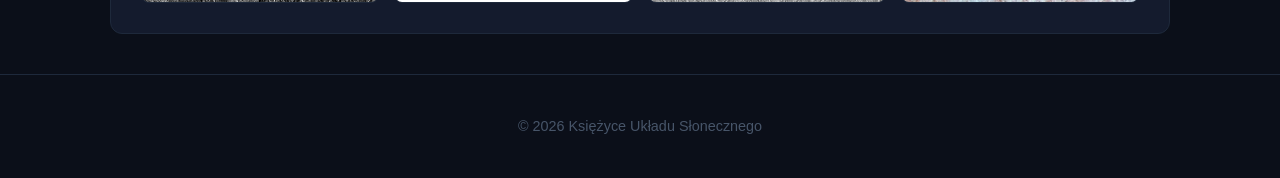
==== commit ab49199a: "Update europa.html" ====
--- a/europa.html
+++ b/europa.html
@@ -206,11 +206,11 @@
                     <p>Ponieważ lodowa powierzchnia Europy jest stale odnawiana, kratery uderzeniowe są tu rzadkością. Krater Pwyll to jeden z najmłodszych i najbardziej wyrazistych tego typu obiektów. Ma zaledwie kilkadziesiąt kilometrów średnicy, ale wyróżnia się ciemnym centrum oraz jasnymi, spektakularnymi promieniami wyrzuconej materii (tzw. ejekty), które rozciągają się na odległość ponad tysiąca kilometrów. Jego układ i ukształtowanie pomagają naukowcom szacować grubość lodowej skorupy księżyca.</p>
                     
                     <div class="gallery" style="display: grid; grid-template-columns: repeat(auto-fit, minmax(90px, 1fr)); gap: 10px; margin-top: 15px;">
-                        <img src="graph/pwyll1.jpg" alt="Krater Pwyll fot. 1" style="width: 100%; aspect-ratio: 1; object-fit: cover; border-radius: 6px; border: 1px solid #1e293b; cursor: pointer;">
-                        <img src="graph/pwyll2.webp" alt="Krater Pwyll fot. 2" style="width: 100%; aspect-ratio: 1; object-fit: cover; border-radius: 6px; border: 1px solid #1e293b; cursor: pointer;">
-                        <img src="graph/pwyll3.webp" alt="Krater Pwyll fot. 3" style="width: 100%; aspect-ratio: 1; object-fit: cover; border-radius: 6px; border: 1px solid #1e293b; cursor: pointer;">
-                        <img src="graph/pwyll4.jpg" alt="Krater Pwyll fot. 4" style="width: 100%; aspect-ratio: 1; object-fit: cover; border-radius: 6px; border: 1px solid #1e293b; cursor: pointer;">
-                        <img src="graph/pwyll5.jpg" alt="Krater Pwyll fot. 5" style="width: 100%; aspect-ratio: 1; object-fit: cover; border-radius: 6px; border: 1px solid #1e293b; cursor: pointer;">
+                        <img src="graphs/pwyll1.jpg" alt="Krater Pwyll fot. 1" style="width: 100%; aspect-ratio: 1; object-fit: cover; border-radius: 6px; border: 1px solid #1e293b; cursor: pointer;">
+                        <img src="graphs/pwyll2.webp" alt="Krater Pwyll fot. 2" style="width: 100%; aspect-ratio: 1; object-fit: cover; border-radius: 6px; border: 1px solid #1e293b; cursor: pointer;">
+                        <img src="graphs/pwyll3.webp" alt="Krater Pwyll fot. 3" style="width: 100%; aspect-ratio: 1; object-fit: cover; border-radius: 6px; border: 1px solid #1e293b; cursor: pointer;">
+                        <img src="graphs/pwyll4.jpg" alt="Krater Pwyll fot. 4" style="width: 100%; aspect-ratio: 1; object-fit: cover; border-radius: 6px; border: 1px solid #1e293b; cursor: pointer;">
+                        <img src="graphs/pwyll5.jpg" alt="Krater Pwyll fot. 5" style="width: 100%; aspect-ratio: 1; object-fit: cover; border-radius: 6px; border: 1px solid #1e293b; cursor: pointer;">
                     </div>
                 </div>
 
@@ -295,11 +295,11 @@
                 <div class="slide-container"><img src="graphs/DReuropa1.jpg" alt="Europa - Zdjęcie 25"></div>
                 <div class="slide-container"><img src="graphs/DReuropa2.webp" alt="Europa - Zdjęcie 26"></div>
                 <div class="slide-container"><img src="graphs/DReuropa3.webp" alt="Europa - Zdjęcie 27"></div>
-                <div class="slide-container"><img src="graph/pwyll1.jpg" alt="Europa - Zdjęcie 28"></div>
-                <div class="slide-container"><img src="graph/pwyll2.webp" alt="Europa - Zdjęcie 29"></div>
-                <div class="slide-container"><img src="graph/pwyll3.webp" alt="Europa - Zdjęcie 30"></div>
-                <div class="slide-container"><img src="graph/pwyll4.jpg" alt="Europa - Zdjęcie 31"></div>
-                <div class="slide-container"><img src="graph/pwyll5.jpg" alt="Europa - Zdjęcie 32"></div>
+                <div class="slide-container"><img src="graphs/pwyll1.jpg" alt="Europa - Zdjęcie 28"></div>
+                <div class="slide-container"><img src="graphs/pwyll2.webp" alt="Europa - Zdjęcie 29"></div>
+                <div class="slide-container"><img src="graphs/pwyll3.webp" alt="Europa - Zdjęcie 30"></div>
+                <div class="slide-container"><img src="graphs/pwyll4.jpg" alt="Europa - Zdjęcie 31"></div>
+                <div class="slide-container"><img src="graphs/pwyll5.jpg" alt="Europa - Zdjęcie 32"></div>
             </div>
         </div>
 
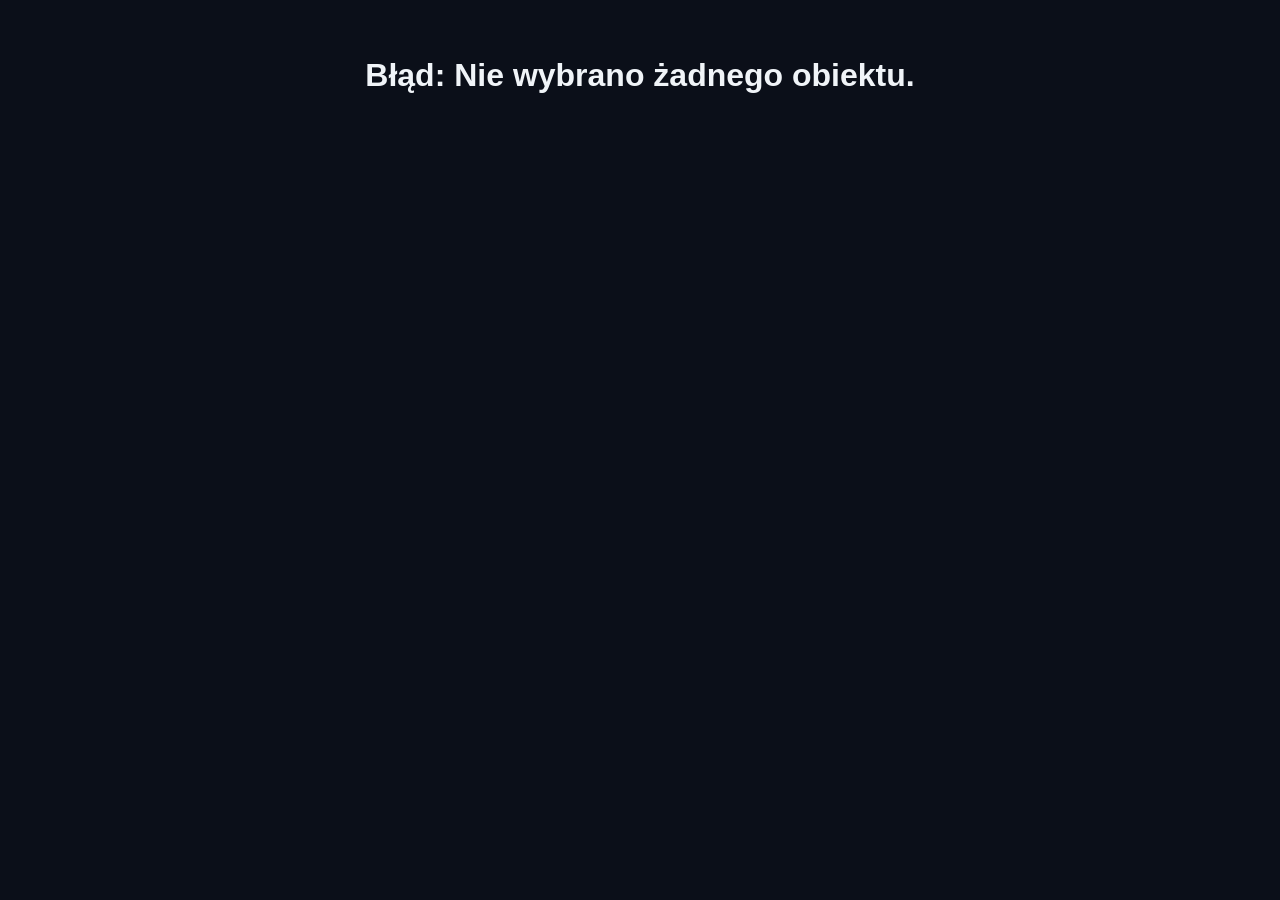
==== commit edd93dd4: "Update europa.html" ====
--- a/europa.html
+++ b/europa.html
@@ -7,414 +7,346 @@
     <link rel="stylesheet" href="europa.css">
 </head>
 <body>
-
     <header>
         <h1>Księżyce Układu Słonecznego</h1>
     </header>
 
-    <main>
+    <div class="container" id="main-container">
+        
         <a href="index.html" class="back-link">&#10094; Wróć do listy księżyców</a>
 
-        <div class="moon-header">
-            <div class="moon-hero-img"></div>
-            <div class="moon-hero-info">
-                <span class="planet-tag">Księżyc Jowisza</span>
-                <h2>Europa</h2>
-                <p class="moon-desc">Europa to najmniejszy z czterech księżyców galileuszowych Jowisza i jedno z najbardziej obiecujących miejsc w Układzie Słonecznym w poszukiwaniu życia pozaziemskiego.</p>
-                <div class="quick-stats">
-                    <div class="stat-box"><span class="stat-value">3122 km</span><span class="stat-label">Średnica</span></div>
-                    <div class="stat-box"><span class="stat-value">0,0080 M⊕</span><span class="stat-label">Masa</span></div>
-                    <div class="stat-box"><span class="stat-value">-160°C</span><span class="stat-label">Temperatura</span></div>
-                    <div class="stat-box"><span class="stat-value">1,31 m/s²</span><span class="stat-label">Grawitacja</span></div>
-                    <div class="stat-box"><span class="stat-value">670 900 km</span><span class="stat-label">Odległość</span></div>
-                    <div class="stat-box"><span class="stat-value">1610 r.</span><span class="stat-label">Odkrycie</span></div>
-                </div>
-            </div>
-        </div>
-
-        <div class="section">
-            <h3>Wizualizacja Orbity</h3>
-            <div class="orbit-canvas-wrapper">
-                <div id="live-orbit-timer" class="orbit-timer-top-right">0d 0h</div>
+        <section class="hero" id="moon-hero">
+            <div class="hero-img" id="moon-hero-img"></div>
+            <div class="hero-content">
+                <span class="tag" id="moon-tag"></span>
+                <h1 id="moon-name" style="margin: 10px 0;"></h1>
+                <p id="moon-desc" style="color: var(--text-muted); line-height: 1.6;"></p>
                 
-                <div class="orbit-system">
-                    <div class="orbit-planet-core"></div>
-                    <div class="orbit-path-animator" id="orbit-animator">
-                        <div class="orbit-moon-point"></div>
+                <div class="stats-grid" id="moon-stats"></div>
+            </div>
+        </section>
+
+        <section class="section" id="sec-orbit">
+            <h2 class="section-title">Wizualizacja Orbity</h2>
+            
+            <div id="orbit-visual-container" style="display: flex; justify-content: center; align-items: center; padding: 30px 20px; background: rgba(255,255,255,0.02); border-radius: 8px; margin-bottom: 25px;"></div>
+            
+            <div class="grid-2" id="content-orbit-metrics"></div>
+            <p id="content-orbit-summary" style="text-align: center; color: var(--text-muted); margin-top: 15px; font-size: 0.95rem;"></p>
+        </section>
+
+        <section class="section" id="sec-profile">
+            <h2 class="section-title" id="title-profile"></h2>
+            <div class="grid-2" id="content-profile"></div>
+        </section>
+
+        <section class="section" id="sec-astrobiology">
+            <h2 class="section-title">Możliwość istnienia życia</h2>
+            <div class="card">
+                <div style="font-weight: bold; margin-bottom: 10px;">Potencjał astrobiologiczny: <span id="astro-stars" style="color: gold; letter-spacing: 2px;"></span></div>
+                <p id="astro-desc" style="color: var(--text-muted); line-height: 1.5; margin: 0;"></p>
+            </div>
+        </section>
+
+        <section class="section" id="sec-physical">
+            <h2 class="section-title">Parametry fizyczne</h2>
+            <div class="card">
+                <table class="extended-table" style="width: 100%; border-collapse: collapse; text-align: left;">
+                    <tbody id="content-physical"></tbody>
+                </table>
+            </div>
+        </section>
+
+        <section class="section" id="sec-geology">
+            <h2 class="section-title">Geologia i Skład Chemiczny</h2>
+            <div class="grid-2" id="content-geology-text"></div>
+            
+            <div class="card" style="margin-top: 20px;" id="content-geology-chart-container">
+                <h4 id="geology-chart-title"></h4>
+                <ul id="geology-chart-legend" style="list-style: none; padding: 0; line-height: 1.8;"></ul>
+            </div>
+        </section>
+
+        <section class="section" id="sec-anomalies">
+            <h2 class="section-title" id="title-anomalies"></h2>
+            <div class="grid-2" id="content-anomalies"></div>
+        </section>
+
+        <section class="section" id="sec-comparison">
+            <h2 class="section-title" id="title-comparison"></h2>
+            <p id="subtitle-comparison" style="color: var(--text-muted); margin-bottom: 25px; font-size: 0.95rem;"></p>
+            <div id="content-comparison-items"></div>
+            <div class="card" style="margin-top: 25px; border-left: 4px solid var(--main-color);">
+                <p id="summary-comparison" style="margin: 0; line-height: 1.5; font-size: 0.9rem;"></p>
+            </div>
+        </section>
+
+        <section class="section" id="sec-missions">
+            <h2 class="section-title">Misje Kosmiczne</h2>
+            <div class="grid-2" id="content-missions"></div>
+        </section>
+
+        <section class="section" id="sec-gallery">
+            <h2 class="section-title" id="title-gallery"></h2>
+            <div class="gallery" id="content-gallery"></div>
+        </section>
+    </div>
+
+    <script>
+        const urlParams = new URLSearchParams(window.location.search);
+        const moonId = urlParams.get('id');
+
+        if (!moonId) {
+            document.body.innerHTML = "<h1 style='text-align:center; padding: 50px;'>Błąd: Nie wybrano żadnego obiektu.</h1>";
+        } else {
+            fetch('moon.json')
+                .then(res => res.json())
+                .then(data => {
+                    const moon = data[moonId];
+                    if (!moon) {
+                        document.body.innerHTML = "<h1 style='text-align:center; padding: 50px;'>Obiekt nie istnieje w bazie danych.</h1>";
+                        return;
+                    }
+                    renderPage(moon);
+                })
+                .catch(err => console.error("Błąd pobierania bazy JSON:", err));
+        }
+
+        function renderPage(data) {
+            // 1. Główne dane i Hero
+            if (data.themeColor) document.documentElement.style.setProperty('--main-color', data.themeColor);
+            document.title = data.name;
+            document.getElementById('moon-name').innerText = data.name;
+            document.getElementById('moon-tag').innerText = data.planetTag;
+            document.getElementById('moon-desc').innerText = data.description;
+            
+            // Poprawka kadrowania zdjęcia hero
+            const heroImg = document.getElementById('moon-hero-img');
+            heroImg.style.backgroundImage = `url('${data.heroImage}')`;
+            heroImg.style.backgroundSize = 'contain';
+            heroImg.style.backgroundRepeat = 'no-repeat';
+            heroImg.style.backgroundPosition = 'center';
+
+            // 2. Szybkie Statystyki
+            const statsContainer = document.getElementById('moon-stats');
+            statsContainer.innerHTML = ''; 
+            if(data.quickStats) {
+                data.quickStats.forEach(stat => {
+                    statsContainer.innerHTML += `
+                        <div class="stat-box">
+                            <span class="stat-val">${stat.value}</span>
+                            <span class="stat-lbl">${stat.label}</span>
+                        </div>`;
+                });
+            }
+
+            // 3. Orbita (Wizualizacja Graficzna + Dane liczbowkie)
+            if(data.orbit) {
+                document.getElementById('sec-orbit').style.display = 'block';
+                
+                // Generowanie animowanego modelu graficznego SVG w locie
+                const visualContainer = document.getElementById('orbit-visual-container');
+                if (visualContainer) {
+                    let planetColor = '#e2e8f0'; 
+                    let planetName = 'Planeta';
+                    const tagLower = data.planetTag.toLowerCase();
+                    
+                    if (tagLower.includes('saturn')) {
+                        planetColor = '#fde047';
+                        planetName = 'Saturn';
+                    } else if (tagLower.includes('jowisz')) {
+                        planetColor = '#fb923c';
+                        planetName = 'Jowisz';
+                    } else if (tagLower.includes('ziemi')) {
+                        planetColor = '#60a5fa';
+                        planetName = 'Ziemia';
+                    } else if (tagLower.includes('mars')) {
+                        planetColor = '#f87171';
+                        planetName = 'Mars';
+                    } else if (tagLower.includes('neptun')) {
+                        planetColor = '#3b82f6';
+                        planetName = 'Neptun';
+                    } else if (tagLower.includes('uran')) {
+                        planetColor = '#2dd4bf';
+                        planetName = 'Uran';
+                    }
+
+                    // Skalowanie prędkości animacji bazując na dniach orbitalnych
+                    const duration = data.orbit.targetDays ? Math.max(4, Math.min(data.orbit.targetDays * 1.5, 25)) : 12;
+                    const moonColor = data.themeColor || '#38bdf8';
+
+                    visualContainer.innerHTML = `
+                        <svg width="240" height="240" viewBox="0 0 240 240" style="overflow: visible;">
+                            <defs>
+                                <linearGradient id="planetGrad" x1="0%" y1="0%" x2="100%" y2="100%">
+                                    <stop offset="0%" stop-color="${planetColor}" />
+                                    <stop offset="100%" stop-color="#451a03" stop-opacity="0.7" />
+                                </linearGradient>
+                                <filter id="moonGlow" x="-30%" y="-30%" width="160%" height="160%">
+                                    <feGaussianBlur stdDeviation="3" result="blur" />
+                                    <feComposite in="SourceGraphic" in2="blur" operator="over" />
+                                </filter>
+                            </defs>
+                            
+                            <circle cx="120" cy="120" r="80" fill="none" stroke="rgba(255, 255, 255, 0.15)" stroke-width="1.5" stroke-dasharray="4 4" />
+                            
+                            <circle cx="120" cy="120" r="28" fill="url(#planetGrad)" style="box-shadow: 0 0 15px ${planetColor}40;" />
+                            <text x="120" y="123" font-size="9" font-weight="bold" fill="#ffffff" text-anchor="middle" style="font-family: system-ui, sans-serif; pointer-events: none; letter-spacing: 0.5px;">${planetName}</text>
+                            
+                            <g style="transform-origin: 120px 120px; animation: orbit-spin-anim ${duration}s linear infinite;">
+                                <circle cx="120" cy="40" r="7" fill="${moonColor}" filter="url(#moonGlow)" />
+                                <text x="120" y="26" font-size="10" fill="#ffffff" font-weight="600" text-anchor="middle" style="font-family: system-ui, sans-serif;">${data.name}</text>
+                            </g>
+                            
+                            <style>
+                                @keyframes orbit-spin-anim {
+                                    from { transform: rotate(0deg); }
+                                    to { transform: rotate(360deg); }
+                                }
+                            </style>
+                        </svg>
+                    `;
+                }
+
+                const metricsContainer = document.getElementById('content-orbit-metrics');
+                metricsContainer.innerHTML = data.orbit.metrics.map(m => `
+                    <div class="card" style="text-align: center;">
+                        <span style="display: block; font-size: 1.5rem; font-weight: bold; color: var(--main-color);">${m.value}</span>
+                        <span style="color: var(--text-muted); font-size: 0.9rem;">${m.label}</span>
                     </div>
-                </div>
-
-                <div class="orbit-data-panel">
-                    <div class="data-metric"><span class="data-value">3.55 d</span><span class="data-label">Okres całkowity</span></div>
-                    <div class="data-metric"><span class="data-value">670k km</span><span class="data-label">Dystans</span></div>
-                    <div class="data-metric"><span class="data-value">13.7 km/s</span><span class="data-label">Prędkość</span></div>
-                </div>
-            </div>
-            <p style="text-align: center; color: #cbd5e1; margin-top: 15px; font-size: 0.95rem;">
-                Jedno okrążenie wokół Jowisza trwa <b>3,55 dnia</b>. Średni dystans to <b>670 900 km</b> przy prędkości <b>13,74 km/s</b>.
-            </p>
-        </div>
-
-<div class="section">
-    <h3>Szczegółowy Profil</h3>
-    <div class="text-grid">
-        <div class="text-box">
-            <h4>Historia odkrycia</h4>
-            <p>Europę odkrył Galileusz w styczniu 1610 roku, kierując ku Jowiszowi jeden z pierwszych w historii teleskopów. To przełomowe wydarzenie dostarczyło niepodważalnego dowodu, że nie wszystkie ciała niebieskie krążą wokół Ziemi. Odkrycie to ostatecznie przypieczętowało upadek przestarzałego modelu geocentrycznego na rzecz spopularyzowanej przez Kopernika teorii heliocentrycznej, zmieniając nasze postrzeganie miejsca ludzkości w kosmosie.</p>
-        </div>
-        <div class="text-box">
-            <h4>Charakterystyka</h4>
-            <p>Europa to obiekt o rozmiarach zbliżonych do ziemskiego Księżyca – jej średnica wynosi około 3122 km. Co niezwykłe, jej powierzchnia jest najgładszą w całym Układzie Słonecznym, pozbawioną wysokich gór czy głębokich dolin; najwyższe wzniesienia mają zaledwie kilkaset metrów. Ta gładkość wynika z faktu, że powierzchnia księżyca składa się głównie z zamarzniętej wody, która podlega ciągłym procesom wyrównywania.</p>
-        </div>
-        <div class="text-box">
-            <h4>Powierzchnia</h4>
-            <p>Skorupa Europy zbudowana jest z grubego lodu wodnego, który tworzy spektakularną, pociętą sieć ciemnych linii zwanych <i>lineae</i>. Są to gigantyczne szczeliny i pęknięcia wywołane siłami pływowymi Jowisza. Na powierzchni niezwykle rzadko występują kratery uderzeniowe, co świadczy o tym, że pokrywa lodowa jest stale i aktywnie odnawiana przez procesy geologiczne, które "zalewają" starsze struktury świeżym lodem.</p>
-        </div>
-        <div class="text-box">
-            <h4>Wnętrze</h4>
-            <p>Pod lodową skorupą o grubości kilkunastu kilometrów znajduje się globalny ocean słonej, ciekłej wody, którego głębokość może sięgać nawet 100 kilometrów. Dzięki oddziaływaniom grawitacyjnym Jowisza woda ta pozostaje w stanie ciekłym, co stanowi o jej unikalności. Głębiej pod oceanem znajduje się skalisty płaszcz, a w samym centrum księżyca prawdopodobnie mieści się żelazne jądro, generujące pole magnetyczne.</p>
-        </div>
-        <div class="text-box">
-            <h4>Obrót synchroniczny</h4>
-            <p>Podobnie jak ziemski Księżyc, Europa znajduje się w tzw. rotacji synchronicznej ze swoją planetą macierzystą. Oznacza to, że jest zwrócona do Jowisza zawsze tą samą półkulą. Zjawisko to jest wynikiem potężnego oddziaływania grawitacyjnego gazowego olbrzyma, które na przestrzeni miliardów lat zsynchronizowało czas obrotu księżyca wokół własnej osi z czasem jego obiegu po orbicie. W rezultacie Europa zawsze "patrzy" na Jowisza jednym okiem.</p>
-        </div>
-        <div class="text-box">
-            <h4>Widoczność z Ziemi</h4>
-            <p>Dzięki wysokiemu albedo – czyli jasnej, lodowej powierzchni silnie odbijającej światło słoneczne – Europa jest obiektem relatywnie łatwym do obserwacji. Przy sprzyjających warunkach można ją dostrzec nawet przy pomocy zwykłej, amatorskiej lornetki. Tworzy wtedy, wraz z Io, Ganimedesem i Kallisto, charakterystyczną, zmieniającą się z nocy na noc linię jasnych punktów, co było pierwszym w historii dowodem na istnienie układu satelitów krążących wokół innej planety.</p>
-        </div>
-    </div>
-</div>
-
-        <div class="section">
-            <h3>Możliwość istnienia życia</h3>
-            <div class="astro-rating">Potencjał astrobiologiczny: <span class="stars">★★★★★</span></div>
-            <p style="color: #cbd5e1;">Europa ma trzy kluczowe składniki niezbędne do życia, jakie znamy: wodę w stanie ciekłym, odpowiednie pierwiastki chemiczne z dna morskiego oraz źródło energii (ciepło pływowe generowane przez grawitację Jowisza).</p>
-        </div>
-
-        <div class="section">
-            <h3>Parametry fizyczne</h3>
-            <table class="extended-table">
-                <tr><td>Masa całkowita</td><td>~4,80 × 10<sup>19</sup> ton (48 trylionów ton)</td></tr>
-                <tr><td>Promień równikowy</td><td>1560,8 km</td></tr>
-                <tr><td>Gęstość</td><td>3,013 g/cm³</td></tr>
-                <tr><td>Atmosfera</td><td>Niezwykle cienka</td></tr>
-                <tr><td>Skład atmosfery</td><td>Głównie tlen (O2)</td></tr>
-                <tr><td>Prędkość ucieczki</td><td>2,025 km/s</td></tr>
-                <tr><td>Albedo</td><td>0,64 (wysokie)</td></tr>
-                <tr><td>Nachylenie orbity</td><td>0,47° do równika Jowisza</td></tr>
-            </table>
-        </div>
-
-        <div class="section">
-            <h3>Geologia i Skład Chemiczny</h3>
-            <div class="text-grid">
-                <div class="text-box">
-                    <h4>Młoda, lodowa skorupa</h4>
-                    <p>Powierzchnia Europy należy do najmłodszych w Układzie Słonecznym (szacuje się ją na zaledwie 20 do 180 milionów lat). Brak licznych kraterów uderzeniowych dowodzi, że pokrywa lodowa jest nieustannie odnawiana – prawdopodobnie przez procesy kriowulkanizmu i przesuwanie się lodowych płyt tektonicznych.</p>
-                </div>
-                <div class="text-box">
-                    <h4>Tereny chaotyczne i Lineae</h4>
-                    <p>Powierzchnię przecina gęsta sieć ciemnych pasm, zwanych <i>lineae</i>, które są gigantycznymi pęknięciami wywołanymi przez siły pływowe Jowisza. Występują tu także tzw. tereny chaotyczne (np. <i>Conamara Chaos</i>), gdzie wielkie bloki lodu zostały oderwane, przesunięte i ponownie wmarznięte, przypominając ziemską krę.</p>
-                </div>
-                <div class="text-box">
-                    <h4>Związki chemiczne i sole</h4>
-                    <p>Chociaż powierzchnia to głównie lód wodny, ciemne pęknięcia są niezwykle bogate w sole mineralne. Pomiary spektroskopowe wskazują na obecność siarczanu magnezu oraz chlorku sodu. To właśnie te związki, wystawione na silne promieniowanie ze strony Jowisza, nadają pasmom na Europie charakterystyczny, rdzawo-brązowy kolor.</p>
-                </div>
-                <div class="text-box">
-                    <h4>Interakcje z promieniowaniem</h4>
-                    <p>Silne pole magnetyczne Jowisza przyspiesza cząsteczki, które nieustannie bombardują powierzchnię Europy. Promieniowanie to rozbija cząsteczki wody, tworząc m.in. nadtlenek wodoru i uwalniając tlen. Istnieją przypuszczenia, że natleniona woda z powierzchni może z czasem przenikać do głębokiego oceanu, zasilając potencjalne ekosystemy.</p>
-                </div>
-                <div class="text-box">
-                    <h4>Pióropusze pary wodnej</h4>
-                    <p>Obserwacje prowadzone m.in. przez Kosmiczny Teleskop Hubble'a sugerują istnienie potężnych gejzerów wyrzucających parę wodną na wysokość nawet 200 km. Jeśli ich istnienie i stała aktywność zostaną w pełni potwierdzone, umożliwi to przyszłym sondom zbadanie składu podziemnego oceanu z orbity, bez konieczności wiercenia w grubej warstwie lodu.</p>
-                </div>
-
-               <div class="text-box">
-                    <h4>Lodowa tektonika płyt</h4>
-                    <p>Europa to jedno z niewielu znanych ciał w Układzie Słonecznym, gdzie występują procesy przypominające ziemską tektonikę płyt. Z tą różnicą, że zamiast skał, przemieszczają się tu ogromne kry lodu. Pękają, rozsuwają się i wsuwają jedna pod drugą, co jest głównym mechanizmem "odmładzania" i wygładzania powierzchni księżyca.</p>
-               </div>
-            </div>
-
-            <div class="chart-container">
-                <div class="chart-info">
-                    <h4>Szacunkowy skład masowy Europy</h4>
-                </div>
+                `).join('');
+                document.getElementById('content-orbit-summary').innerHTML = data.orbit.summaryText;
+            }
+
+            // 4. Profil szczegółowy
+            renderFlexSection('sec-profile', 'title-profile', 'content-profile', 'Szczegółowy Profil', data.detailedProfile);
+
+            // 5. Astrobiologia
+            if(data.astrobiology) {
+                document.getElementById('sec-astrobiology').style.display = 'block';
+                document.getElementById('astro-stars').innerText = data.astrobiology.stars;
+                document.getElementById('astro-desc').innerText = data.astrobiology.description;
+            }
+
+            // 6. Parametry fizyczne
+            if(data.physicalParameters) {
+                document.getElementById('sec-physical').style.display = 'block';
+                const physContainer = document.getElementById('content-physical');
+                physContainer.innerHTML = data.physicalParameters.map(p => `
+                    <tr style="border-bottom: 1px solid rgba(255,255,255,0.05);">
+                        <td style="padding: 12px 0; color: var(--text-muted);">${p.label}</td>
+                        <td style="padding: 12px 0; font-weight: bold; text-align: right;">${p.value}</td>
+                    </tr>
+                `).join('');
+            }
+
+            // 7. Geologia i Chemia
+            if(data.geologyChemistry) {
+                document.getElementById('sec-geology').style.display = 'block';
+                const textContainer = document.getElementById('content-geology-text');
+                textContainer.innerHTML = data.geologyChemistry.textBlocks.map(block => `
+                    <div class="card">
+                        <h3>${block.title}</h3>
+                        <p style="color: var(--text-muted); line-height: 1.5; margin-bottom: 0;">${block.content}</p>
+                    </div>
+                `).join('');
+
+                if(data.geologyChemistry.compositionChart) {
+                    document.getElementById('geology-chart-title').innerText = data.geologyChemistry.compositionChart.title;
+                    const legend = document.getElementById('geology-chart-legend');
+                    legend.innerHTML = data.geologyChemistry.compositionChart.segments.map(seg => `
+                        <li><strong style="color: var(--main-color);">${seg.percentage}</strong> - ${seg.text}</li>
+                    `).join('');
+                } else {
+                    document.getElementById('content-geology-chart-container').style.display = 'none';
+                }
+            }
+
+            // 8. Anomalie
+            renderFlexSection('sec-anomalies', 'title-anomalies', 'content-anomalies', 'Anomalie Geologiczne', data.anomalies);
+
+            // 9. Analiza porównawcza (Poprawka paska, by nie wychodził ponad 100%)
+            if(data.comparison) {
+                document.getElementById('sec-comparison').style.display = 'block';
+                document.getElementById('title-comparison').innerText = data.comparison.title;
+                document.getElementById('subtitle-comparison').innerText = data.comparison.subtitle;
+                document.getElementById('summary-comparison').innerHTML = `<strong>Podsumowanie:</strong> ${data.comparison.summaryBox}`;
                 
-                <div class="donut-wrapper">
-                    <div class="donut-chart">
-                        <div class="donut-hole"></div> 
+                const compItems = document.getElementById('content-comparison-items');
+                compItems.innerHTML = data.comparison.items.map(item => {
+                    const numericVal = parseFloat(item.percentage);
+                    const visualWidth = numericVal > 100 ? 100 : numericVal;
+
+                    return `
+                    <div style="margin-bottom: 15px;">
+                        <div style="display: flex; justify-content: space-between; font-size: 0.9rem; margin-bottom: 5px;">
+                            <span>${item.label}</span>
+                            <span style="font-weight: bold; color: var(--main-color);">${item.percentage}</span>
+                        </div>
+                        <div style="width: 100%; background: rgba(255,255,255,0.05); height: 8px; border-radius: 4px; overflow: hidden;">
+                            <div style="width: ${visualWidth}%; height: 100%; background: var(--main-color); border-radius: 4px;"></div>
+                        </div>
                     </div>
-                </div>
-
-                <div class="chart-legend">
-                    <div class="legend-item">
-                        <div class="legend-color color-rock"></div>
-                        <span><strong>70-85%</strong> płaszcz skalny (krzemiany)</span>
+                `}).join('');
+            }
+
+            // 10. Misje Kosmiczne
+            if(data.missions) {
+                document.getElementById('sec-missions').style.display = 'block';
+                const missionsContainer = document.getElementById('content-missions');
+                missionsContainer.innerHTML = data.missions.map(mission => `
+                    <div class="card">
+                        <h4 style="margin: 0 0 5px 0;">${mission.name}</h4>
+                        <span style="font-size: 0.8rem; font-weight: bold; color: var(--main-color); text-transform: uppercase;">${mission.agency}</span>
+                        <p style="color: var(--text-muted); line-height: 1.5; font-size: 0.9rem; margin-top: 10px;">${mission.description}</p>
                     </div>
-                    <div class="legend-item">
-                        <div class="legend-color color-core"></div>
-                        <span><strong>10-15%</strong> jądro metaliczne (głównie żelazo i nikiel)</span>
-                    </div>
-                    <div class="legend-item">
-                        <div class="legend-color color-water"></div>
-                        <span><strong>5-10%</strong> warstwa wodna (lód i ocean podpowierzchniowy)</span>
-                    </div>
-                </div>
-            </div>
-        </div>
-
-        <div class="section">
-            <h3>Anomalie geologiczne</h3>
-            <div class="text-grid">
+                `).join('');
+            }
+
+            // 11. Główna Galeria
+            const secGallery = document.getElementById('sec-gallery');
+            if (data.gallery && data.gallery.length > 0) {
+                secGallery.style.display = 'block';
+                document.getElementById('title-gallery').innerText = data.galleryTitle || "Galeria zdjęć";
+                const galContainer = document.getElementById('content-gallery');
+                galContainer.innerHTML = '';
+                data.gallery.forEach(imgUrl => {
+                    galContainer.innerHTML += `<img src="${imgUrl}" alt="Zdjęcie obiektu">`;
+                });
+            }
+
+            // Pokazanie załadowanego kontenera
+            document.getElementById('main-container').style.opacity = '1';
+        }
+
+        function renderFlexSection(sectionId, titleId, contentId, titleText, itemsArray) {
+            const section = document.getElementById(sectionId);
+            if (itemsArray && itemsArray.length > 0) {
+                section.style.display = 'block';
+                document.getElementById(titleId).innerText = titleText;
+                const container = document.getElementById(contentId);
+                container.innerHTML = '';
                 
-                <div class="text-box">
-                    <h4>Chaos Terrain (Tereny chaotyczne)</h4>
-                    <p>Tereny chaotyczne (np. słynny <i>Conamara Chaos</i>) to obszary, na których gładka powierzchnia Europy uległa drastycznemu spękaniu i przemieszaniu. Fragmenty lodowej skorupy przypominają tu gigantyczne kry na ziemskich oceanach, które zostały rozbite, obrócone, a następnie ponownie zamarzły. Naukowcy przypuszczają, że struktury te powstają w miejscach, gdzie podpowierzchniowe jeziora lub kominy termalne topią lód od spodu, co prowadzi do zapadania się i chaosu na powierzchni.</p>
-                    
-                    <div class="gallery" style="display: grid; grid-template-columns: repeat(auto-fit, minmax(90px, 1fr)); gap: 10px; margin-top: 15px;">
-                        <img src="Europa6.jpeg" alt="Chaos Terrain fot. 1" style="width: 100%; aspect-ratio: 1; object-fit: cover; border-radius: 6px; border: 1px solid #1e293b; cursor: pointer;">
-                        <img src="Image3_1024x576.jpg" alt="Chaos Terrain fot. 2" style="width: 100%; aspect-ratio: 1; object-fit: cover; border-radius: 6px; border: 1px solid #1e293b; cursor: pointer;">
-                        <img src="chaos-1920.jpg" alt="Chaos Terrain fot. 3" style="width: 100%; aspect-ratio: 1; object-fit: cover; border-radius: 6px; border: 1px solid #1e293b; cursor: pointer;">
-                    </div>
-                </div>
-
-                <div class="text-box">
-                    <h4>Rdzawe linie (Lineae)</h4>
-                    <p>Rudawo-brązowe pasma przecinające całą powierzchnię księżyca to tzw. <i>lineae</i> (linie). Są to gigantyczne pęknięcia tektoniczne wywołane naprężeniami od sił pływowych Jowisza. Gdy lód pęka, woda z domieszką soli (takich jak siarczan magnezu) wydostaje się z głębin i zamarza. Swój charakterystyczny, "rdzawy" kolor pasma te zawdzięczają bezpośredniemu, długotrwałemu działaniu silnego promieniowania kosmicznego na uwięzione w lodzie minerały.</p>
-                    
-                    <div class="gallery" style="display: grid; grid-template-columns: repeat(auto-fit, minmax(90px, 1fr)); gap: 10px; margin-top: 15px;">
-                        <img src="EuropaLineae/EuropaLineae1.webp" alt="Rdzawe linie fot. 1" style="width: 100%; aspect-ratio: 1; object-fit: cover; border-radius: 6px; border: 1px solid #1e293b; cursor: pointer;">
-                        <img src="EuropaLineae/EuropaLineae2.png" alt="Rdzawe linie fot. 2" style="width: 100%; aspect-ratio: 1; object-fit: cover; border-radius: 6px; border: 1px solid #1e293b; cursor: pointer;">
-                        <img src="EuropaLineae/EuropaLineae3.jpg" alt="Rdzawe linie fot. 3" style="width: 100%; aspect-ratio: 1; object-fit: cover; border-radius: 6px; border: 1px solid #1e293b; cursor: pointer;">
-                        <img src="EuropaLineae/EuropaLineae4.webp" alt="Rdzawe linie fot. 4" style="width: 100%; aspect-ratio: 1; object-fit: cover; border-radius: 6px; border: 1px solid #1e293b; cursor: pointer;">
-                    </div>
-                </div>
-                
-                <div class="text-box">
-                    <h4>Double Ridges (Podwójne grzbiety)</h4>
-                    <p>Podwójne grzbiety to jedna z najbardziej powszechnych, a zarazem zagadkowych formacji na Europie. Składają się z dwóch niemal równoległych wzniesień przedzielonych wąską doliną i potrafią ciągnąć się przez tysiące kilometrów. Powstają najprawdopodobniej na skutek naprężeń pływowych Jowisza. Gdy skorupa pęka, woda lub lodowa „papka” (ang. <i>slush</i>) z wnętrza jest wyciskana na powierzchnię, gdzie natychmiast zamarza, budując symetryczne wały wzdłuż szczeliny.</p>
-                    
-                    <div class="gallery" style="display: grid; grid-template-columns: repeat(auto-fit, minmax(90px, 1fr)); gap: 10px; margin-top: 15px;">
-                        <img src="graphs/DReuropa1.jpg" alt="Double Ridges fot. 1" style="width: 100%; aspect-ratio: 1; object-fit: cover; border-radius: 6px; border: 1px solid #1e293b; cursor: pointer;">
-                        <img src="graphs/DReuropa2.webp" alt="Double Ridges fot. 2" style="width: 100%; aspect-ratio: 1; object-fit: cover; border-radius: 6px; border: 1px solid #1e293b; cursor: pointer;">
-                        <img src="graphs/DReuropa3.webp" alt="Double Ridges fot. 3" style="width: 100%; aspect-ratio: 1; object-fit: cover; border-radius: 6px; border: 1px solid #1e293b; cursor: pointer;">
-                    </div>
-                </div>
-
-                <div class="text-box">
-                    <h4>Krater Pwyll</h4>
-                    <p>Ponieważ lodowa powierzchnia Europy jest stale odnawiana, kratery uderzeniowe są tu rzadkością. Krater Pwyll to jeden z najmłodszych i najbardziej wyrazistych tego typu obiektów. Ma zaledwie kilkadziesiąt kilometrów średnicy, ale wyróżnia się ciemnym centrum oraz jasnymi, spektakularnymi promieniami wyrzuconej materii (tzw. ejekty), które rozciągają się na odległość ponad tysiąca kilometrów. Jego układ i ukształtowanie pomagają naukowcom szacować grubość lodowej skorupy księżyca.</p>
-                    
-                    <div class="gallery" style="display: grid; grid-template-columns: repeat(auto-fit, minmax(90px, 1fr)); gap: 10px; margin-top: 15px;">
-                        <img src="graphs/pwyll1.jpg" alt="Krater Pwyll fot. 1" style="width: 100%; aspect-ratio: 1; object-fit: cover; border-radius: 6px; border: 1px solid #1e293b; cursor: pointer;">
-                        <img src="graphs/pwyll2.webp" alt="Krater Pwyll fot. 2" style="width: 100%; aspect-ratio: 1; object-fit: cover; border-radius: 6px; border: 1px solid #1e293b; cursor: pointer;">
-                        <img src="graphs/pwyll3.webp" alt="Krater Pwyll fot. 3" style="width: 100%; aspect-ratio: 1; object-fit: cover; border-radius: 6px; border: 1px solid #1e293b; cursor: pointer;">
-                        <img src="graphs/pwyll4.jpg" alt="Krater Pwyll fot. 4" style="width: 100%; aspect-ratio: 1; object-fit: cover; border-radius: 6px; border: 1px solid #1e293b; cursor: pointer;">
-                        <img src="graphs/pwyll5.jpg" alt="Krater Pwyll fot. 5" style="width: 100%; aspect-ratio: 1; object-fit: cover; border-radius: 6px; border: 1px solid #1e293b; cursor: pointer;">
-                    </div>
-                </div>
-
-            </div>
-        </div>
-
-
-
-
-        <div class="section">
-            <h3>Analiza Porównawcza</h3>
-            <p style="color: #94a3b8; margin-bottom: 25px; font-size: 0.95rem;">Zestawienie kluczowych wskaźników fizycznych Europy w relacji do obiektów referencyjnych (Ziemi oraz Księżyca):</p>
-            
-            <div class="comparison-item">
-                <div class="comparison-label"><span>Średnica równikowa (w odniesieniu do Księżyca Ziemi)</span><span>90%</span></div>
-                <div class="progress-bg"><div class="progress-fill" style="width: 90%;"></div></div>
-            </div>
-            <div class="comparison-item">
-                <div class="comparison-label"><span>Stosunek grawitacji powierzchniowej (względem Ziemi)</span><span>13.4%</span></div>
-                <div class="progress-bg"><div class="progress-fill" style="width: 13.4%;"></div></div>
-            </div>
-            <div class="comparison-item">
-                <div class="comparison-label"><span>Szacowana objętość wody ciekłej (w stosunku do hydrosfery Ziemi)</span><span>~200%</span></div>
-                <div class="progress-bg"><div class="progress-fill" style="width: 100%; background: #2dd4bf;"></div></div>
-            </div>
-            
-            <div style="margin-top: 25px; padding: 15px; background-color: #0b0f19; border-left: 4px solid #2dd4bf; border-radius: 6px;">
-                <p style="color: #cbd5e1; font-size: 0.9rem; margin: 0; line-height: 1.5;">
-                    <strong>Bilans zasobów wodnych:</strong> Pomimo znacznie mniejszej kubatury całkowitej, podpowierzchniowy ocean Europy mieści w sobie szacunkowo dwukrotnie więcej wody w stanie ciekłym niż wszystkie połączone baseny oceaniczne na Ziemi.
-                </p>
-            </div>
-        </div>
-
-        <div class="section">
-            <h3>Misje Kosmiczne</h3>
-            <div class="grid-cards">
-                <div class="card">
-                    <h4>Sonda Galileo</h4>
-                    <span class="agency">NASA | 1995–2003</span>
-                    <p style="color:#cbd5e1; font-size: 0.9rem; margin-top: 5px;">Sonda zrewolucjonizowała naszą wiedzę o układzie Jowisza. Wykonała szczegółowe zdjęcia spękanej powierzchni Europy, a precyzyjne pomiary jej pola magnetycznego dostarczyły pierwszych, niezwykle silnych dowodów na istnienie globalnego, słonego oceanu pod lodową skorupą.</p>
-                </div>
-                <div class="card">
-                    <h4>Europa Clipper</h4>
-                    <span class="agency">NASA | Wystrzelona: 2024</span>
-                    <p style="color:#cbd5e1; font-size: 0.9rem; margin-top: 5px;">Największa w historii sonda zbudowana do badań planetarnych. Będąc na orbicie Jowisza, wykona blisko 50 bliskich przelotów nad Europą. Wykorzysta m.in. radary przenikające lód, aby zmapować ukryty ocean i ocenić, czy panują tam warunki odpowiednie do podtrzymania życia.</p>
-                </div>
-                <div class="card">
-                    <h4>JUICE</h4>
-                    <span class="agency">ESA | Wystrzelona: 2023</span>
-                    <p style="color:#cbd5e1; font-size: 0.9rem; margin-top: 5px;">Sonda <i>JUpiter ICy moons Explorer</i> dotrze do układu w 2031 roku. Choć jej głównym celem jest Ganimedes, wykona również niezwykle ważne przeloty nad Europą, badając skład chemiczny jej powierzchni oraz poszukując aktywnych pióropuszy materii wyrzucanych w przestrzeń kosmiczną.</p>
-                </div>
-            </div>
-        </div>
-
-        <div class="section">
-            <h3>Galeria zdjęć i grafik</h3>
-            <div class="gallery-wrapper">
-                <div class="slide-container active"><img src="europa-full.en.jpg" alt="Europa - Zdjęcie 1"></div>
-                <div class="slide-container"><img src="4965690752_066be059b7_h.jpg" alt="Europa - Zdjęcie 2"></div>
-                <div class="slide-container"><img src="Close-up Images of Jupiter's Frozen Ocean Moon_.jpeg" alt="Europa - Zdjęcie 3"></div>
-                <div class="slide-container"><img src="Europa (2).jpeg" alt="Europa - Zdjęcie 4"></div>
-                <div class="slide-container"><img src="Europa (1).jpeg" alt="Europa - Zdjęcie 5"></div>
-                <div class="slide-container"><img src="Europa.jpeg" alt="Europa - Zdjęcie 6"></div>
-                <div class="slide-container"><img src="Jupiter and its moon Europe.jpeg" alt="Europa - Zdjęcie 7"></div>
-                <div class="slide-container"><img src="pia25695-nasas-juno-mission-captures-images-of-europa.jpg" alt="Europa - Zdjęcie 8"></div>
-                <div class="slide-container"><img src="Europa1.png" alt="Europa - Zdjęcie 9"></div>
-                <div class="slide-container"><img src="Europa2.jpg" alt="Europa - Zdjęcie 10"></div>
-                <div class="slide-container"><img src="Europa3.webp" alt="Europa - Zdjęcie 11"></div>
-                <div class="slide-container"><img src="Europa4.jpg" alt="Europa - Zdjęcie 12"></div>
-                <div class="slide-container"><img src="Europa5.webp" alt="Europa - Zdjęcie 13"></div>
-                <div class="slide-container"><img src="Europa6.jpeg" alt="Europa - Zdjęcie 14"></div>
-                <div class="slide-container"><img src="Europa7.webp" alt="Europa - Zdjęcie 15"></div>
-                <div class="slide-container"><img src="Europa8.webp" alt="Europa - Zdjęcie 16"></div>
-                <div class="slide-container"><img src="chaos-1920.jpg" alt="Europa - Zdjęcie 17"></div>
-                <div class="slide-container"><img src="Image3_1024x576.jpg" alt="Europa - Zdjęcie 18"></div>
-                <div class="slide-container"><img src="europa-1920.jpg" alt="Europa - Zdjęcie 19"></div>
-                <div class="slide-container"><img src="graphs/Europa0.webp" alt="Europa - Zdjęcie 20"></div>
-                <div class="slide-container"><img src="EuropaLineae/EuropaLineae1.webp" alt="Europa - Zdjęcie 21"></div>
-                <div class="slide-container"><img src="EuropaLineae/EuropaLineae2.png" alt="Europa - Zdjęcie 22"></div>
-                <div class="slide-container"><img src="EuropaLineae/EuropaLineae3.jpg" alt="Europa - Zdjęcie 23"></div>
-                <div class="slide-container"><img src="EuropaLineae/EuropaLineae4.webp" alt="Europa - Zdjęcie 24"></div>
-                <div class="slide-container"><img src="graphs/DReuropa1.jpg" alt="Europa - Zdjęcie 25"></div>
-                <div class="slide-container"><img src="graphs/DReuropa2.webp" alt="Europa - Zdjęcie 26"></div>
-                <div class="slide-container"><img src="graphs/DReuropa3.webp" alt="Europa - Zdjęcie 27"></div>
-                <div class="slide-container"><img src="graphs/pwyll1.jpg" alt="Europa - Zdjęcie 28"></div>
-                <div class="slide-container"><img src="graphs/pwyll2.webp" alt="Europa - Zdjęcie 29"></div>
-                <div class="slide-container"><img src="graphs/pwyll3.webp" alt="Europa - Zdjęcie 30"></div>
-                <div class="slide-container"><img src="graphs/pwyll4.jpg" alt="Europa - Zdjęcie 31"></div>
-                <div class="slide-container"><img src="graphs/pwyll5.jpg" alt="Europa - Zdjęcie 32"></div>
-            </div>
-        </div>
-
-        <div id="gallery-modal" class="modal">
-            <span class="close-modal">&times;</span>
-            <a class="prev-slide">&#10094;</a>
-            <img class="modal-content" id="modal-img" alt="Powiększone zdjęcie">
-            <a class="next-slide">&#10095;</a>
-        </div>
-
-    </main>
-
-    <footer>
-        <p>&copy; 2026 Księżyce Układu Słonecznego</p>
-    </footer>
-
-    <script>
-        document.addEventListener("DOMContentLoaded", function() {
-            // --- LOGIKA ORBITY (pozostaje bez zmian) ---
-            const timerElement = document.getElementById("live-orbit-timer");
-            const animatorElement = document.getElementById("orbit-animator");
-            
-            if (timerElement && animatorElement) {
-                const targetDays = 3.551;
-                const animationDurationMs = 12000;
-                const startTime = Date.now();
-
-                function updateOrbitTimer() {
-                    const elapsedMs = (Date.now() - startTime) % animationDurationMs;
-                    const progressRatio = elapsedMs / animationDurationMs;
-                    
-                    const currentTotalDays = progressRatio * targetDays;
-                    const days = Math.floor(currentTotalDays);
-                    const remainingHoursTotal = (currentTotalDays - days) * 24;
-                    const hours = Math.floor(remainingHoursTotal);
-
-                    timerElement.innerText = `${days}d ${hours}h`;
-
-                    const degrees = progressRatio * 360;
-                    animatorElement.style.transform = `rotate(${degrees}deg)`;
-
-                    requestAnimationFrame(updateOrbitTimer);
-                }
-                requestAnimationFrame(updateOrbitTimer);
-            }
-
-// --- LOGIKA GALERII (ZAKTUALIZOWANA - ZAPĘTLENIE W GRUPACH) ---
-            const modal = document.getElementById("gallery-modal");
-            const modalImg = document.getElementById("modal-img");
-            const closeBtn = document.querySelector(".close-modal");
-            const prevBtn = document.querySelector(".prev-slide");
-            const nextBtn = document.querySelector(".next-slide");
-            
-            // Łapiemy wszystkie zdjęcia z obu typów galerii, by dodać nasłuchiwanie kliknięć
-            const allImages = document.querySelectorAll(".gallery-wrapper img, .gallery img");
-            
-            // Te zmienne będą trzymać tylko zdjęcia z aktualnie otwartej podsekcji
-            let currentGalleryGroup = [];
-            let currentIndex = 0;
-
-            // 1. Otwieranie modala
-            allImages.forEach((img) => {
-                img.addEventListener("click", function() {
-                    // Znajdujemy kontener, w którym znajduje się kliknięte zdjęcie
-                    const parentContainer = this.closest('.gallery, .gallery-wrapper');
-                    
-                    // Pobieramy TYLKO obrazki z tego konkretnego kontenera
-                    currentGalleryGroup = Array.from(parentContainer.querySelectorAll('img'));
-                    
-                    // Ustalamy indeks klikniętego zdjęcia w jego własnej grupie
-                    currentIndex = currentGalleryGroup.indexOf(this);
-                    
-                    modal.style.display = "flex";
-                    modalImg.src = this.src;
+                itemsArray.forEach(item => {
+                    let subImagesHtml = '';
+                    if (item.images && item.images.length > 0) {
+                        subImagesHtml = `<div style="display: grid; grid-template-columns: repeat(auto-fit, minmax(60px, 1fr)); gap: 8px; margin-top: 15px;">`;
+                        item.images.forEach(img => {
+                            subImagesHtml += `<img src="${img}" style="width: 100%; aspect-ratio: 1; object-fit: cover; border-radius: 4px; cursor: pointer; border: 1px solid rgba(255,255,255,0.1);">`;
+                        });
+                        subImagesHtml += `</div>`;
+                    }
+
+                    container.innerHTML += `
+                        <div class="card">
+                            <h3 style="margin-top:0;">${item.title}</h3>
+                            <p style="color: var(--text-muted); line-height: 1.5; margin-bottom: 0; font-size: 0.95rem;">${item.content}</p>
+                            ${subImagesHtml}
+                        </div>`;
                 });
-            });
-
-            // 2. Zamykanie modala
-            closeBtn.onclick = () => modal.style.display = "none";
-            window.onclick = (event) => {
-                if (event.target === modal) {
-                    modal.style.display = "none";
-                }
-            };
-
-            // 3. Przełączanie zdjęć strzałkami w obrębie wyizolowanej grupy
-            function changeSlide(step) {
-                if (currentGalleryGroup.length === 0) return;
-
-                currentIndex += step;
-                
-                // Zapętlanie we własnej sekcji
-                if (currentIndex >= currentGalleryGroup.length) {
-                    currentIndex = 0;
-                } else if (currentIndex < 0) {
-                    currentIndex = currentGalleryGroup.length - 1;
-                }
-                
-                modalImg.src = currentGalleryGroup[currentIndex].src;
-            }
-
-            prevBtn.onclick = () => changeSlide(-1);
-            nextBtn.onclick = () => changeSlide(1);
-
-            // 4. Obsługa klawiatury
-            document.addEventListener('keydown', function(e) {
-                if (modal.style.display === "flex") { 
-                    if (e.key === "ArrowLeft") changeSlide(-1);
-                    if (e.key === "ArrowRight") changeSlide(1);
-                    if (e.key === "Escape") modal.style.display = "none";
-                }
-            });
-
-        });
+            }
+        }
     </script>
-
 </body>
+
 </html>
--- a/europa.css
+++ b/europa.css
@@ -49,16 +49,34 @@
     .moon-header { flex-direction: row; }
 }
 
+/* =========================================================
+   ZDJĘCIE GŁÓWNE - WYPEŁNIA RAMKĘ STRONY (MOBILE & TABLET)
+   ========================================================= */
 .moon-hero-img {
-    flex: 1;
-    min-height: 400px;
-    background-color: #1e293b;
+    width: 100%;         /* Zdejmujemy sztuczne limity, zdjęcie wypełnia całą szerokość ramki strony */
+    aspect-ratio: 1 / 1; /* Zachowuje proporcje kwadratu, więc góra i dół księżyca nie są ścinane */
+    
+    background-color: #0b0f19;
     background-image: url('europa-full.en.jpg');
-    background-size: cover;
+    background-size: cover; /* Wypełnia całą przestrzeń zdjęcia, likwidując puste pasy po bokach */
     background-position: center;
-    border-radius: 12px;
-    border: 1px solid #1e293b;
-}
+    border-radius: 12px;    /* Zaokrąglenia pasujące do reszty elementów na stronie */
+    border: 1px solid #1e293b;
+}
+
+/* =========================================================
+   UKŁAD OBOK SIEBIE (DESKTOP)
+   ========================================================= */
+@media (min-width: 992px) {
+    .moon-hero-img {
+        flex: 1;             /* Pozwala zdjęciu i tekstowi podzielić się miejscem 50/50 */
+        width: auto;         /* Wyłącza wymuszanie 100% szerokości */
+        aspect-ratio: auto;  /* Oddaje kontrolę nad wysokością Flexboxowi */
+        min-height: 100%;    /* Zrównuje zdjęcie w dół z tekstem po prawej stronie */
+    }
+}
+
+
 .moon-hero-info {
     flex: 1.2;
     display: flex;
